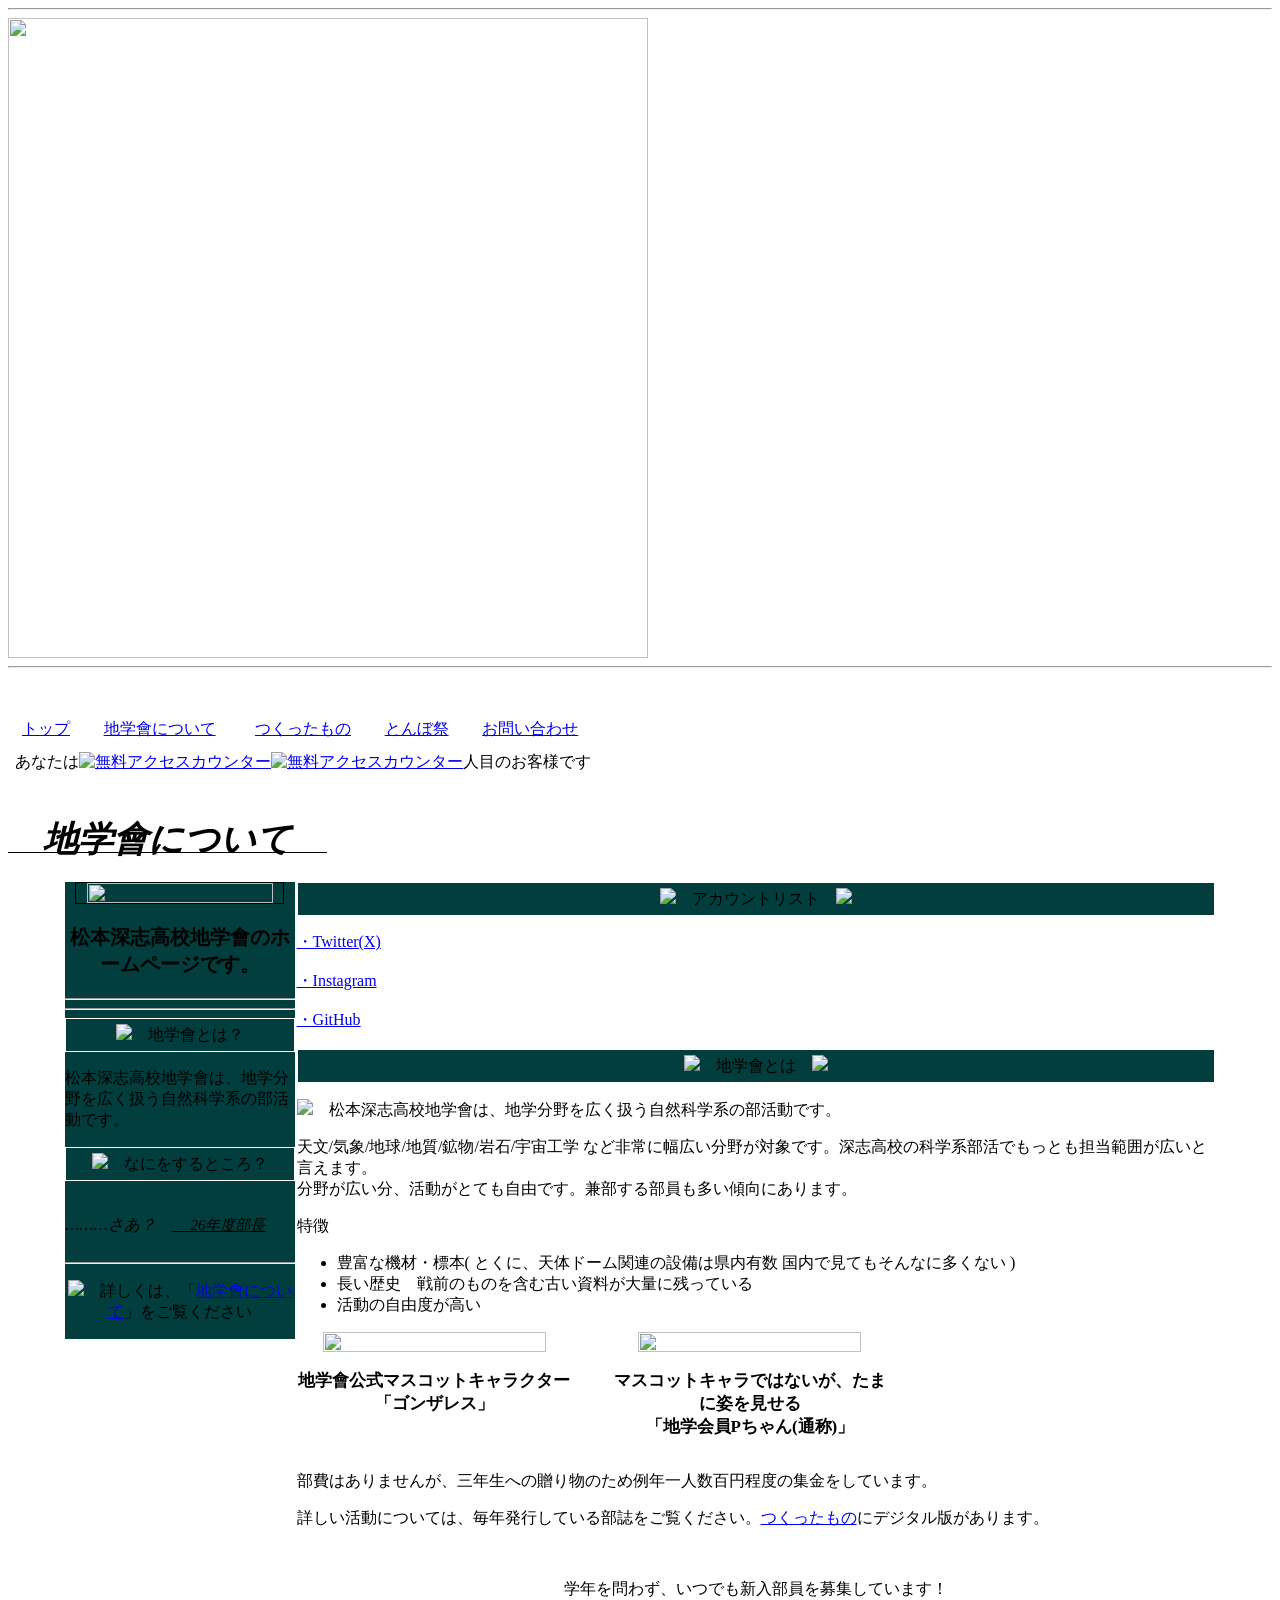
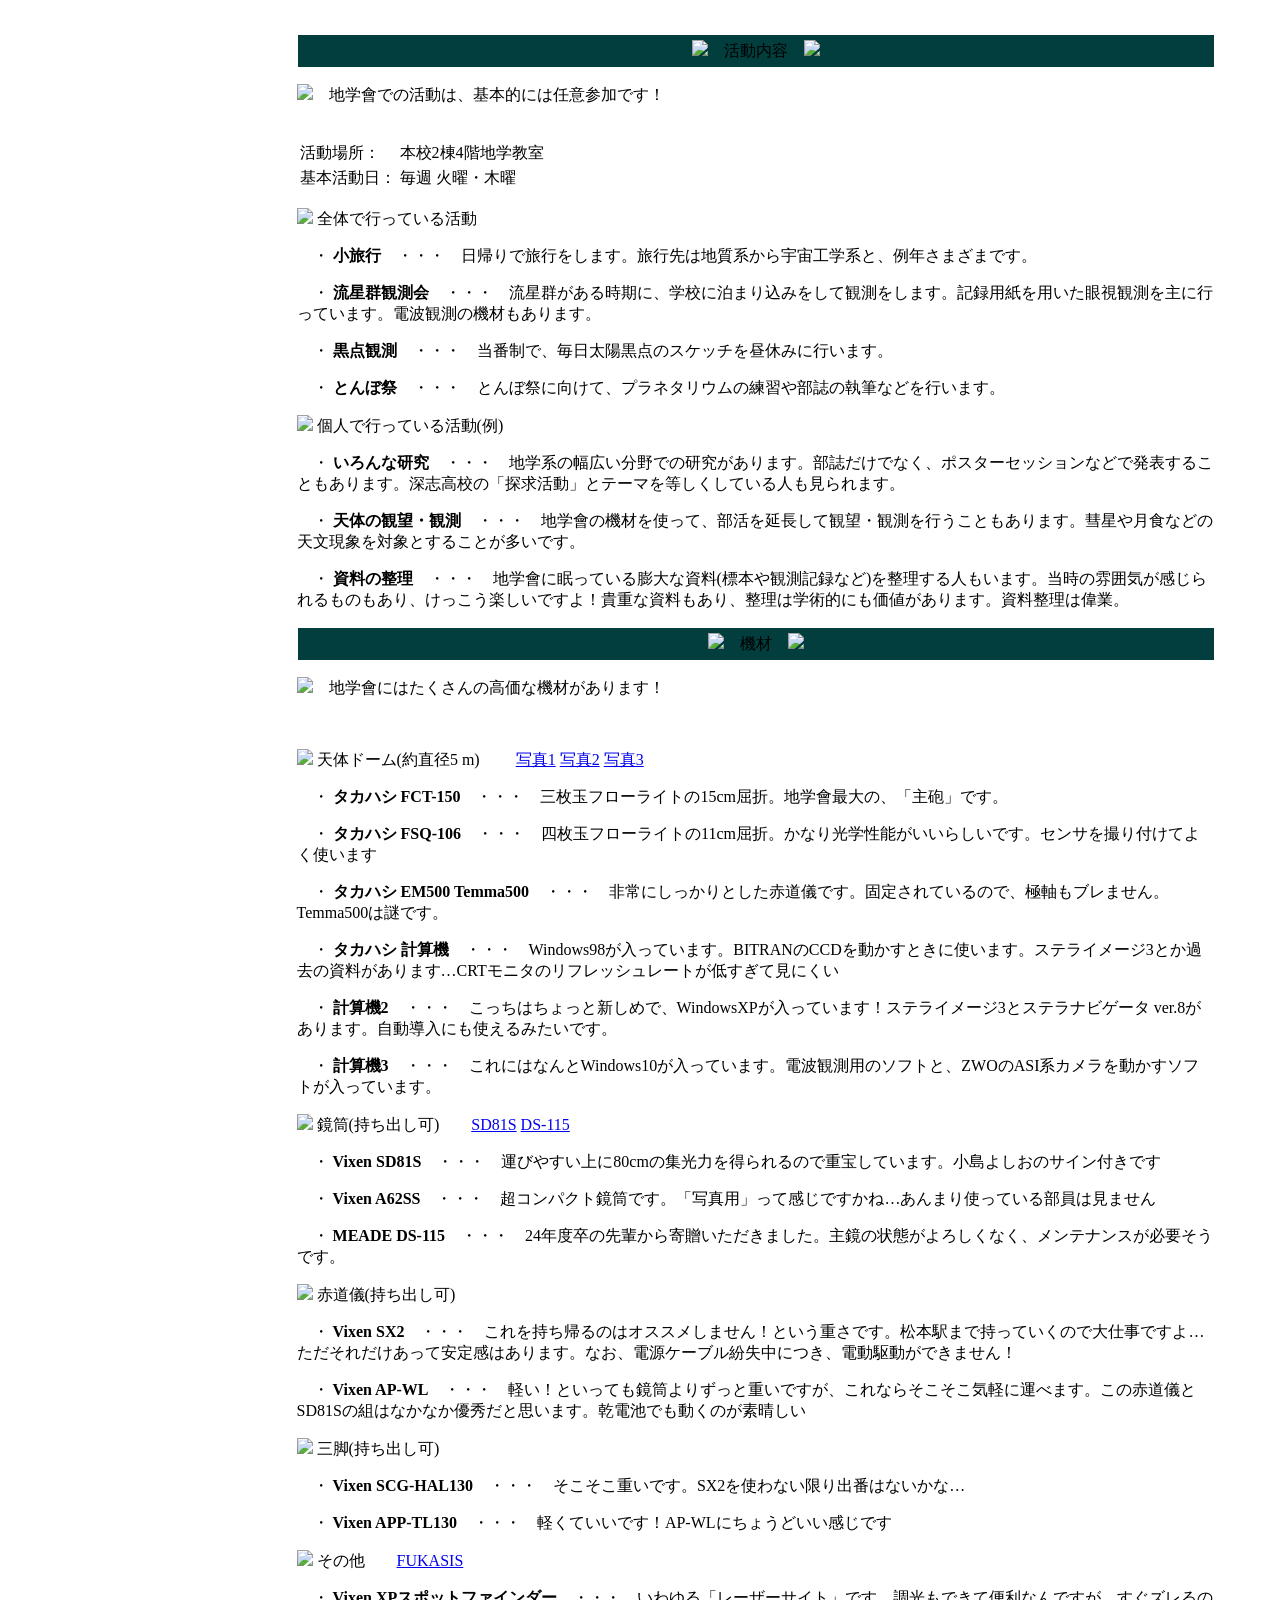
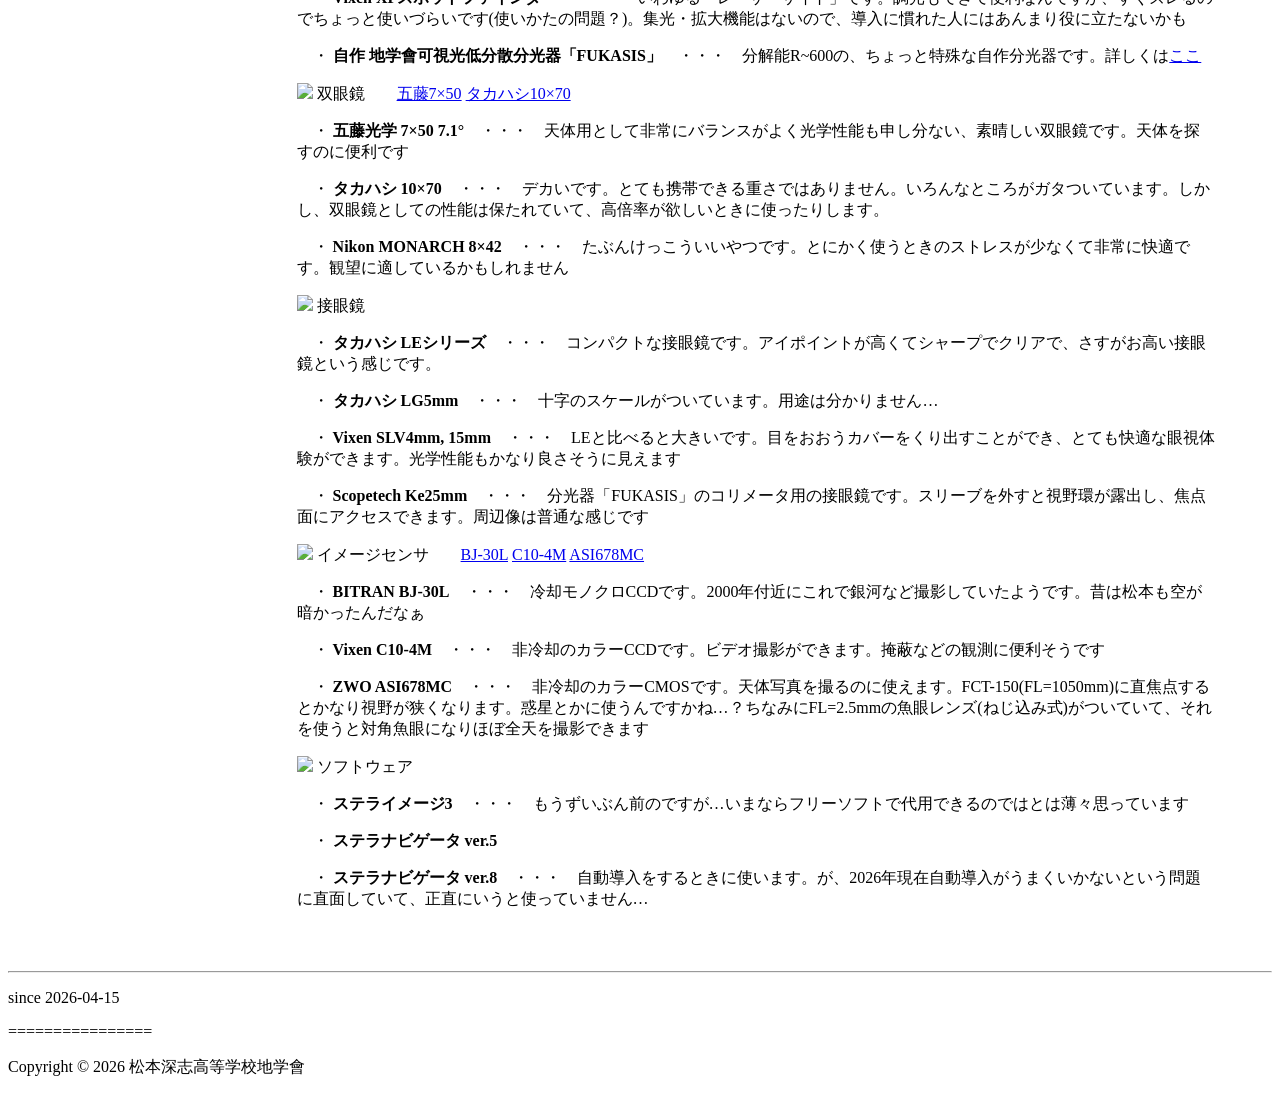
==== about.htm @ cb6acd95 "Merge branch 'master' of https://github.com/fksgeoscience/fksgeoscience.github.io" ====
<!DOCTYPE htm>
<html lang="ja">
<head>
    <link rel="shortcut icon" href="favicon.png">
    <meta charset="UTF-8">
    <title>松本深志高校地学會のホームページ</title>
    <link rel="stylesheet" href="style.css" type="text/css">
</head>
<!-- Google tag (gtag.js) -->
<script async src="https://www.googletagmanager.com/gtag/js?id=G-NJ1BKL1EBQ"></script>
<script>
  window.dataLayer = window.dataLayer || [];
  function gtag(){dataLayer.push(arguments);}
  gtag('js', new Date());

  gtag('config', 'G-NJ1BKL1EBQ');
</script>
<body>
    <hr>
    <a href="./index.htm"><img src="./img/title.png" style="width:50vw;box-shadow"></a><br>


    <hr>
    <br><br>

    <table id="border_table">
        <tr>
            <td style="padding:5px;text-align:center;"><a href="./index.htm">トップ</a></td>
            <td style="padding:5px;text-align:center;"><a href="./about.htm">地学會について</a></td>
            <td style="padding:5px;text-align:center;"><a href="./result.htm">つくったもの</a></td>
            <td style="padding:5px;text-align:center;"><a href="./fes.htm">とんぼ祭</a></td>
            <td style="padding:5px;text-align:center;"><a href="./contact.htm">お問い合わせ</a></td>
        </tr>
        <tr>
            <td style="padding:5px;" colspan="6"><nobr style="display:inline;"><i><table id="noborder_table" cellspacing="0" cellpadding="0"><tbody><tr><td>あなたは<td><a href="https://ctr.stylemap.co.jp/"><img src="https://www.f-counter.net/ani1/67/1776341783/" alt="無料アクセスカウンター" border="0" style="margin:0px; padding:0px; border:0px; vertical-align:bottom"></a></td><td><a href="https://ctr.stylemap.co.jp/"><img src="https://www.f-counter.net/ani2/67/1776341783/" alt="無料アクセスカウンター" border="0" style="margin:0px; padding:0px; border:0px; vertical-align:bottom"></a></td><td>人目のお客様です</td></tr></tbody></table></nobr></i></td>


        </tr>
    </table>
    </div>

    <br><br>
    <u><i style="font-weight:900; font-size:35px">　地学會について　</i></u><br><br>

    <div style="width:90vw; display:flex;align-items: flex-start;margin:auto;">
        <div style="border:1px solid #fff; width:20%; text-align: center; background-color:#013e3d;">
            <img src="./img/multi_cof.gif" style="width:90%" border="1px">
            <p style="font-weight:700;font-size:20px">松本深志高校地学會のホームページです。</p>
            <hr>
            <!--<img src="./img/under_const.png" style="width:90%" border="1px">-->
            <hr>
            <p style="background-color:#013e3d; border:1px solid #fff; padding:5px; margin-top:0px;" class="yellow"><img src="./img/star.png">　地学會とは？　</p>
            <div style="text-align:left;">
                <p>松本深志高校地学會は、地学分野を広く扱う自然科学系の部活動です。</p>
            </div>
            <p style="background-color:#013e3d; border:1px solid #fff; padding:5px; margin-top:0px;" class="yellow"><img src="./img/star.png">　なにをするところ？　</p>
            <div style="text-align:left;">
                <br>
                <i>………さあ？　<u  style="font-size:15px;">　 26年度部長</u></i>
                <br>
                <br>
            </div>
            <hr>
            <p class="yellow"><img src="./img/star.png">　詳しくは、「<a href="./about.htm">地学會について</a>」をご覧ください　</p>
            
        </div>

        <div style="border:1px solid #fff; width:80%; text-align: center;">



            <p style="background-color:#013e3d; border:1px solid #fff; padding:5px; margin-top:0px;" class="yellow">
            <img src="./img/star.gif">　アカウントリスト　<img src="./img/star.gif"></p>
            <div style="text-align:left;">
                <a href="https://x.com/fks_geoscience"  target="_blank" rel="noopener">・Twitter(X)</a><br><br>
                <a href="https://www.instagram.com/fukashi_geoscience" target="_blank" rel="noopener">・Instagram</a><br><br>
                <a href="https://github.com/fksgeoscience" target="_blank" rel="noopener">・GitHub</a><br><br>
            </div>

            <p style="background-color:#013e3d; border:1px solid #fff; padding:5px; margin-top:0px;" class="yellow">
            <img src="./img/star.gif">　地学會とは　<img src="./img/star.gif"></p>
            <div style="text-align:left;">
                <p class="yellow"><img src="./img/star.png">　松本深志高校地学會は、地学分野を広く扱う自然科学系の部活動です。</p>
                <p>
                天文/気象/地球/地質/鉱物/岩石/宇宙工学 など非常に幅広い分野が対象です。深志高校の科学系部活でもっとも担当範囲が広いと言えます。<br>
                分野が広い分、活動がとても自由です。兼部する部員も多い傾向にあります。</p>
                <p>特徴</p>
                <ul>
                    <li>豊富な機材・標本( とくに、天体ドーム関連の設備は県内有数 国内で見てもそんなに多くない )</li>
                    <li>長い歴史　戦前のものを含む古い資料が大量に残っている</li>
                    <li>活動の自由度が高い</li>
                </ul>
                <div style="display:inline-block; text-align:center;width:30%;">
                    <img src="./img/gonzalez.jpg" style="width:90%;"/>
                    <p style="font-size:17px;font-weight:900;">地学會公式マスコットキャラクター「ゴンザレス」<br>　</p>
                </div>
                　　
                <div style="display:inline-block; text-align:center; width:30%;">
                    <img src="./img/a-chan.png" style="width:90%;"/>
                    <p style="font-size:17px;font-weight:900;">マスコットキャラではないが、たまに姿を見せる<br>「地学会員Pちゃん(通称)」</p>
                </div>


                <p>部費はありませんが、三年生への贈り物のため例年一人数百円程度の集金をしています。</p>
                <p>
                詳しい活動については、毎年発行している部誌をご覧ください。<a href="./result.htm#m45">つくったもの</a>にデジタル版があります。
                </p>
            </div>
                <br>
                <p class="yellow">学年を問わず、いつでも新入部員を募集しています！</p>
                <br>


            <p style="background-color:#013e3d; border:1px solid #fff; padding:5px; margin-top:0px;" class="yellow">
            <img src="./img/star.gif">　活動内容　<img src="./img/star.gif"></p>
            <div style="text-align:left;">
                <p class="yellow"><img src="./img/star.png">　地学會での活動は、基本的には任意参加です！</p>
                <br>
                <table>
                    <tr>
                        <td>活動場所：</td>
                        <td>本校2棟4階地学教室</td>
                    </tr>
                    <tr>
                        <td>基本活動日：</td>
                        <td>毎週 火曜・木曜</td>
                    </tr>
                </table>

                <p class="yellow"><img src="./img/star.png"> 全体で行っている活動</p>
                <p style="text-indent:1rem;">・ <strong>小旅行</strong>　・・・　日帰りで旅行をします。旅行先は地質系から宇宙工学系と、例年さまざまです。</p>
                <p style="text-indent:1rem;">・ <strong>流星群観測会</strong>　・・・　流星群がある時期に、学校に泊まり込みをして観測をします。記録用紙を用いた眼視観測を主に行っています。電波観測の機材もあります。</p>
                <p style="text-indent:1rem;">・ <strong>黒点観測</strong>　・・・　当番制で、毎日太陽黒点のスケッチを昼休みに行います。</p>
                <p style="text-indent:1rem;">・ <strong>とんぼ祭</strong>　・・・　とんぼ祭に向けて、プラネタリウムの練習や部誌の執筆などを行います。</p>

                <p class="yellow"><img src="./img/star.png"> 個人で行っている活動(例)</p>
                <p style="text-indent:1rem;">・ <strong>いろんな研究</strong>　・・・　地学系の幅広い分野での研究があります。部誌だけでなく、ポスターセッションなどで発表することもあります。深志高校の「探求活動」とテーマを等しくしている人も見られます。</p>
                <p style="text-indent:1rem;">・ <strong>天体の観望・観測</strong>　・・・　地学會の機材を使って、部活を延長して観望・観測を行うこともあります。彗星や月食などの天文現象を対象とすることが多いです。</p>
                <p style="text-indent:1rem;">・ <strong>資料の整理</strong>　・・・　地学會に眠っている膨大な資料(標本や観測記録など)を整理する人もいます。当時の雰囲気が感じられるものもあり、けっこう楽しいですよ！貴重な資料もあり、整理は学術的にも価値があります。資料整理は偉業。</p>
            </div>

            <p style="background-color:#013e3d; border:1px solid #fff; padding:5px; margin-top:0px;" class="yellow">
            <img src="./img/star.gif">　機材　<img src="./img/star.gif"></p>
            <div style="text-align:left;">
                <p class="yellow"><img src="./img/star.png">　地学會にはたくさんの高価な機材があります！</p>
                <br>

                <p class="yellow"><img src="./img/star.png"> 天体ドーム(約直径5 m)　　
                <a href="./img/dome2.jpg" target="_blank" rel="noopener">写真1</a> 
                <a href="./img/dome3.jpg" target="_blank" rel="noopener">写真2</a> 
                <a href="./img/dome4.jpg" target="_blank" rel="noopener">写真3</a> 
                </p>
                <p style="text-indent:1rem;">・ <strong>タカハシ FCT-150</strong>　・・・　三枚玉フローライトの15cm屈折。地学會最大の、「主砲」です。</p>
                <p style="text-indent:1rem;">・ <strong>タカハシ FSQ-106</strong>　・・・　四枚玉フローライトの11cm屈折。かなり光学性能がいいらしいです。センサを撮り付けてよく使います</p>
                <p style="text-indent:1rem;">・ <strong>タカハシ EM500 Temma500</strong>　・・・　非常にしっかりとした赤道儀です。固定されているので、極軸もブレません。Temma500は謎です。</p>
                <p style="text-indent:1rem;">・ <strong>タカハシ 計算機</strong>　・・・　Windows98が入っています。BITRANのCCDを動かすときに使います。ステライメージ3とか過去の資料があります…CRTモニタのリフレッシュレートが低すぎて見にくい</p>
                <p style="text-indent:1rem;">・ <strong>計算機2</strong>　・・・　こっちはちょっと新しめで、WindowsXPが入っています！ステライメージ3とステラナビゲータ ver.8があります。自動導入にも使えるみたいです。</p>
                <p style="text-indent:1rem;">・ <strong>計算機3</strong>　・・・　これにはなんとWindows10が入っています。電波観測用のソフトと、ZWOのASI系カメラを動かすソフトが入っています。</p>

                <p class="yellow"><img src="./img/star.png"> 鏡筒(持ち出し可)　　<a href="./img/sd81s.jpg" target="_blank" rel="noopener">SD81S</a> <a href="./img/ds-115.jpg" target="_blank" rel="noopener">DS-115</a></p>
                <p style="text-indent:1rem;">・ <strong>Vixen SD81S</strong>　・・・　運びやすい上に80cmの集光力を得られるので重宝しています。小島よしおのサイン付きです</p>
                <p style="text-indent:1rem;">・ <strong>Vixen A62SS</strong>　・・・　超コンパクト鏡筒です。「写真用」って感じですかね…あんまり使っている部員は見ません</p>
                <p style="text-indent:1rem;">・ <strong>MEADE DS-115</strong>　・・・　24年度卒の先輩から寄贈いただきました。主鏡の状態がよろしくなく、メンテナンスが必要そうです。</p>

                <p class="yellow"><img src="./img/star.png"> 赤道儀(持ち出し可)</p>
                <p style="text-indent:1rem;">・ <strong>Vixen SX2</strong>　・・・　これを持ち帰るのはオススメしません！という重さです。松本駅まで持っていくので大仕事ですよ…ただそれだけあって安定感はあります。なお、電源ケーブル紛失中につき、電動駆動ができません！</p>
                <p style="text-indent:1rem;">・ <strong>Vixen AP-WL</strong>　・・・　軽い！といっても鏡筒よりずっと重いですが、これならそこそこ気軽に運べます。この赤道儀とSD81Sの組はなかなか優秀だと思います。乾電池でも動くのが素晴しい</p>

                <p class="yellow"><img src="./img/star.png"> 三脚(持ち出し可)</p>
                <p style="text-indent:1rem;">・ <strong>Vixen SCG-HAL130</strong>　・・・　そこそこ重いです。SX2を使わない限り出番はないかな…</p>
                <p style="text-indent:1rem;">・ <strong>Vixen APP-TL130</strong>　・・・　軽くていいです！AP-WLにちょうどいい感じです</p>

                <p class="yellow"><img src="./img/star.png"> その他　　<a href="./img/fukasis.jpg" target="_blank" rel="noopener">FUKASIS</a></p> 
                <p style="text-indent:1rem;">・ <strong>Vixen XPスポットファインダー</strong>　・・・　いわゆる「レーザーサイト」です。調光もできて便利なんですが、すぐズレるのでちょっと使いづらいです(使いかたの問題？)。集光・拡大機能はないので、導入に慣れた人にはあんまり役に立たないかも</p>
                <p style="text-indent:1rem;">・ <strong>自作 地学會可視光低分散分光器「FUKASIS」</strong>　・・・　分解能R~600の、ちょっと特殊な自作分光器です。詳しくは<a href="./result.htm#fukasis">ここ</a></p>

                <p class="yellow"><img src="./img/star.png"> 双眼鏡　　<a href="./img/7-50.jpg" target="_blank" rel="noopener">五藤7×50</a> <a href="./img/10-70.jpg" target="_blank" rel="noopener">タカハシ10×70</a></p> 
                <p style="text-indent:1rem;">・ <strong>五藤光学 7×50 7.1°</strong>　・・・　天体用として非常にバランスがよく光学性能も申し分ない、素晴しい双眼鏡です。天体を探すのに便利です</p>
                <p style="text-indent:1rem;">・ <strong>タカハシ 10×70</strong>　・・・　デカいです。とても携帯できる重さではありません。いろんなところがガタついています。しかし、双眼鏡としての性能は保たれていて、高倍率が欲しいときに使ったりします。</p>
                <p style="text-indent:1rem;">・ <strong>Nikon MONARCH 8×42</strong>　・・・　たぶんけっこういいやつです。とにかく使うときのストレスが少なくて非常に快適です。観望に適しているかもしれません</p>

                <p class="yellow"><img src="./img/star.png"> 接眼鏡　　</p> 
                <p style="text-indent:1rem;">・ <strong>タカハシ LEシリーズ</strong>　・・・　コンパクトな接眼鏡です。アイポイントが高くてシャープでクリアで、さすがお高い接眼鏡という感じです。</p>
                <p style="text-indent:1rem;">・ <strong>タカハシ LG5mm</strong>　・・・　十字のスケールがついています。用途は分かりません…</p>
                <p style="text-indent:1rem;">・ <strong>Vixen SLV4mm, 15mm</strong>　・・・　LEと比べると大きいです。目をおおうカバーをくり出すことができ、とても快適な眼視体験ができます。光学性能もかなり良さそうに見えます</p>
                <p style="text-indent:1rem;">・ <strong>Scopetech Ke25mm</strong>　・・・　分光器「FUKASIS」のコリメータ用の接眼鏡です。スリーブを外すと視野環が露出し、焦点面にアクセスできます。周辺像は普通な感じです</p>

                <p class="yellow"><img src="./img/star.png"> イメージセンサ　　<a href="./img/bj-30l.jpg" target="_blank" rel="noopener">BJ-30L</a> <a href="./img/c10-4m.jpg" target="_blank" rel="noopener">C10-4M</a> <a href="./img/asi678mc.jpg" target="_blank" rel="noopener">ASI678MC</a> </p>
                <p style="text-indent:1rem;">・ <strong>BITRAN BJ-30L</strong>　・・・　冷却モノクロCCDです。2000年付近にこれで銀河など撮影していたようです。昔は松本も空が暗かったんだなぁ</p>
                <p style="text-indent:1rem;">・ <strong>Vixen C10-4M</strong>　・・・　非冷却のカラーCCDです。ビデオ撮影ができます。掩蔽などの観測に便利そうです</p>
                <p style="text-indent:1rem;">・ <strong>ZWO ASI678MC</strong>　・・・　非冷却のカラーCMOSです。天体写真を撮るのに使えます。FCT-150(FL=1050mm)に直焦点するとかなり視野が狭くなります。惑星とかに使うんですかね…？ちなみにFL=2.5mmの魚眼レンズ(ねじ込み式)がついていて、それを使うと対角魚眼になりほぼ全天を撮影できます</p>

                <p class="yellow"><img src="./img/star.png"> ソフトウェア　　</p>
                <p style="text-indent:1rem;">・ <strong>ステライメージ3</strong>　・・・　もうずいぶん前のですが…いまならフリーソフトで代用できるのではとは薄々思っています</p>
                <p style="text-indent:1rem;">・ <strong>ステラナビゲータ ver.5</strong></p>
                <p style="text-indent:1rem;">・ <strong>ステラナビゲータ ver.8</strong>　・・・　自動導入をするときに使います。が、2026年現在自動導入がうまくいかないという問題に直面していて、正直にいうと使っていません…</p>

            </div>


        </div>
    </div>
    <br><br>

    <hr>
        <p>since 2026-04-15</p>

        <p>================</p>
        <p>Copyright © 2026 松本深志高等学校地学會</p>

</body>
</html>
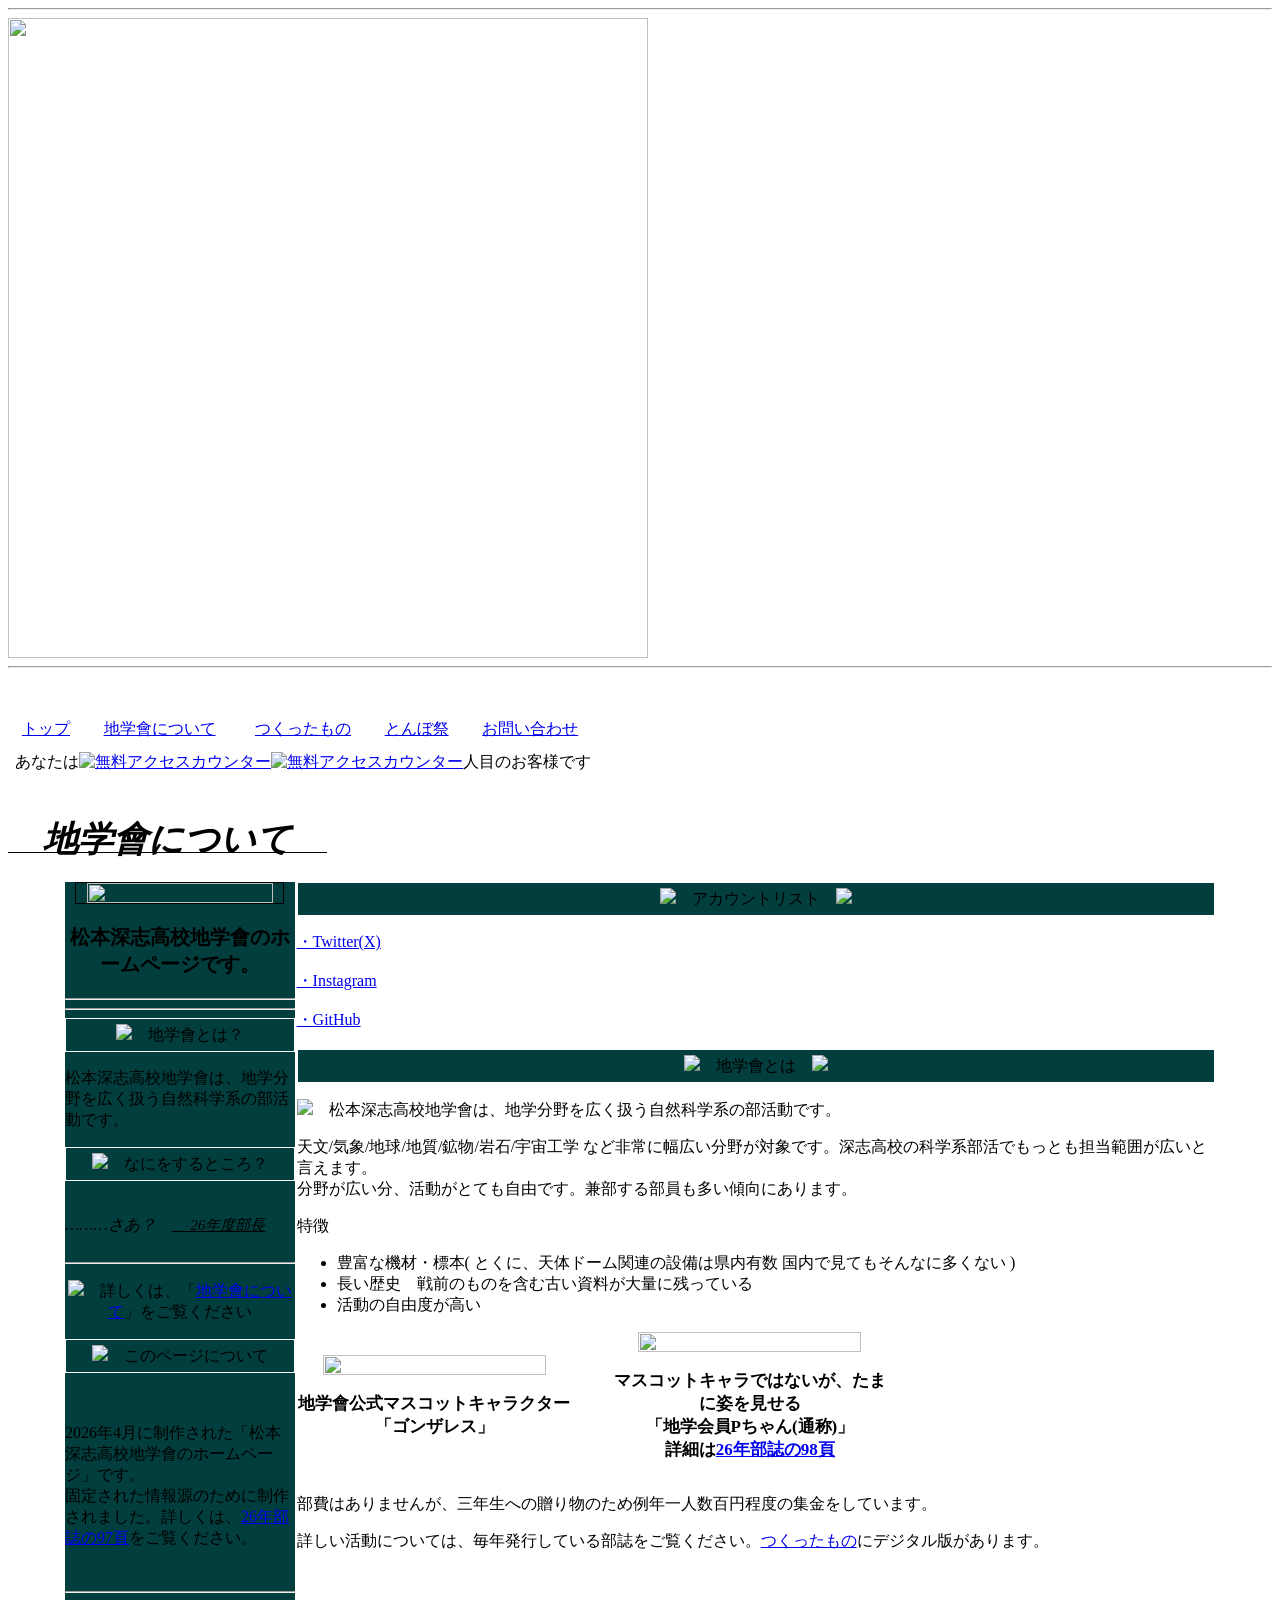
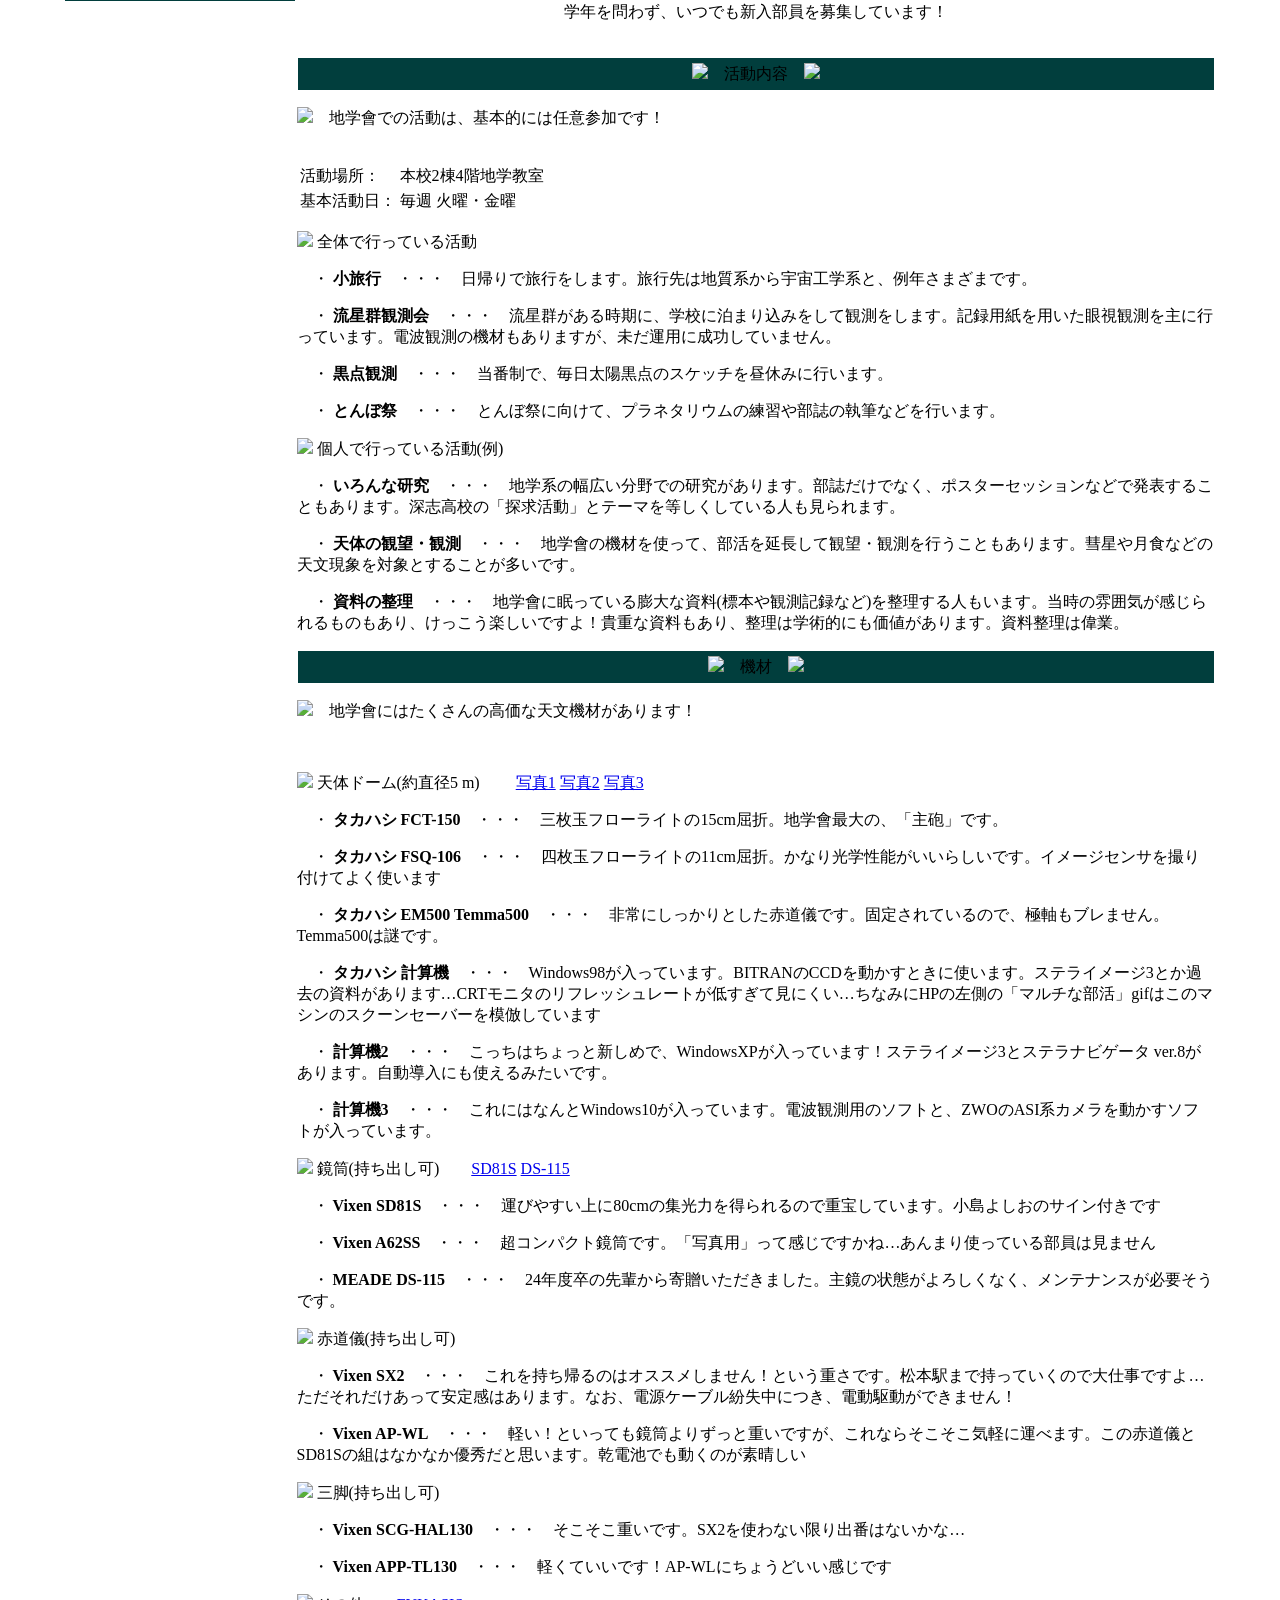
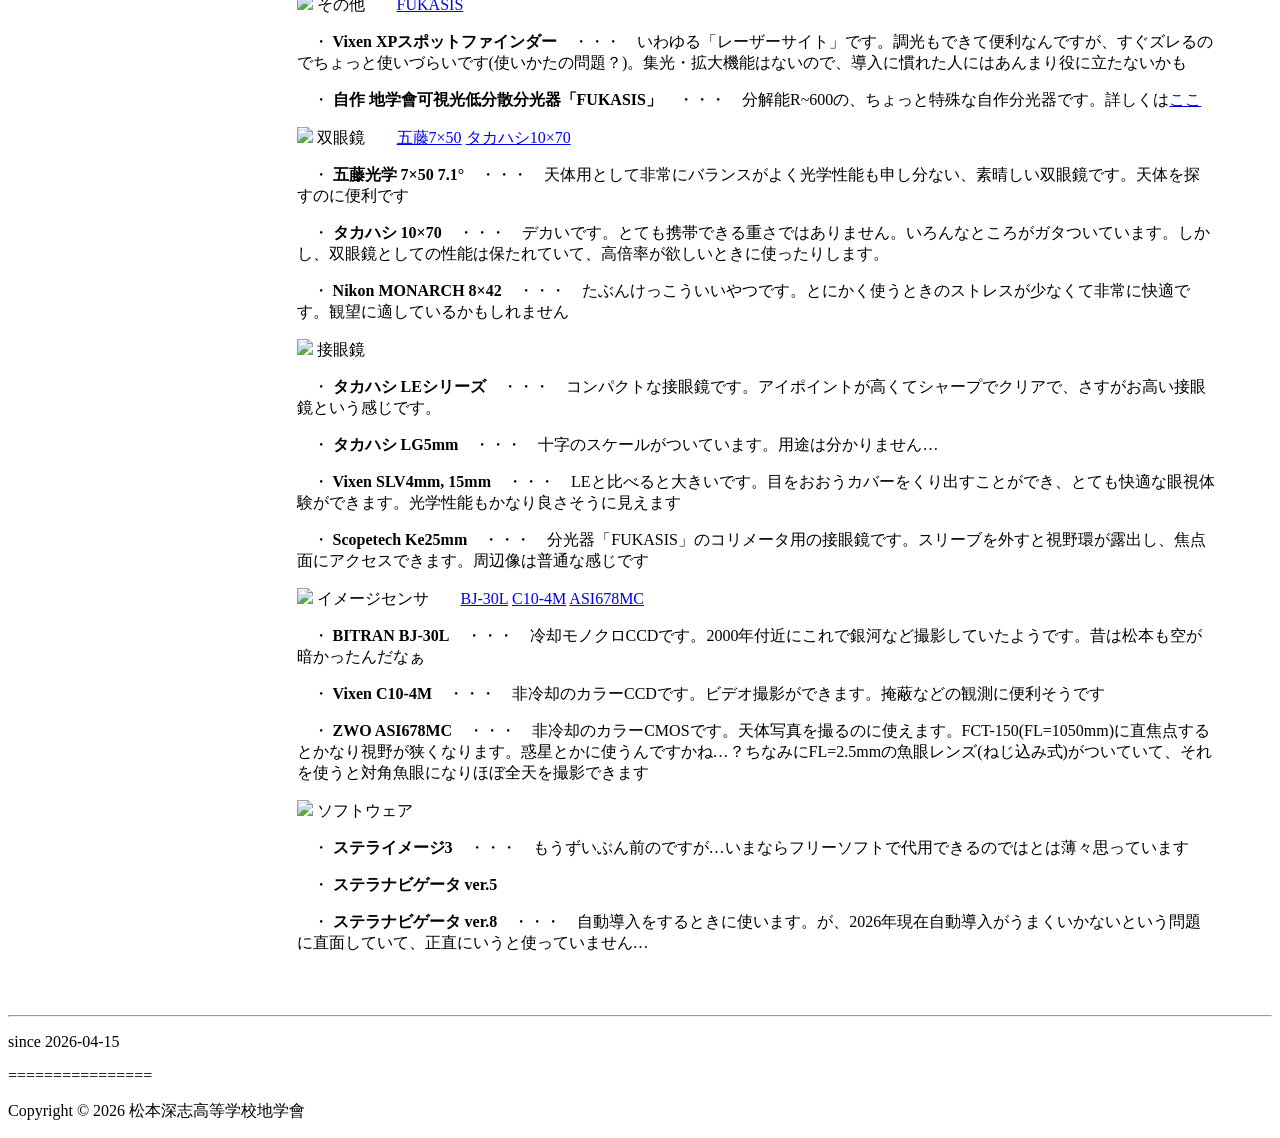
==== commit d639c9b3: "mark as inherited, add about "about this page"" ====
--- a/about.htm
+++ b/about.htm
@@ -62,6 +62,15 @@
             </div>
             <hr>
             <p class="yellow"><img src="./img/star.png">　詳しくは、「<a href="./about.htm">地学會について</a>」をご覧ください　</p>
+
+            <p style="background-color:#013e3d; border:1px solid #fff; padding:5px; margin-top:0px;" class="yellow"><img src="./img/star.png">　このページについて　</p>
+            <div style="text-align:left;">
+                <br>
+                <p>2026年4月に制作された「松本深志高校地学會のホームページ」です。<br>
+                固定された情報源のために制作されました。詳しくは、<a href="./doc/m45_2026_2.pdf#page=98" target="_blank" rel="noopener">26年部誌の97頁</a>をご覧ください。</p>
+                <br>
+            </div>
+            <hr>
             
         </div>
 
@@ -97,7 +106,8 @@
                 　　
                 <div style="display:inline-block; text-align:center; width:30%;">
                     <img src="./img/a-chan.png" style="width:90%;"/>
-                    <p style="font-size:17px;font-weight:900;">マスコットキャラではないが、たまに姿を見せる<br>「地学会員Pちゃん(通称)」</p>
+                    <p style="font-size:17px;font-weight:900;">マスコットキャラではないが、たまに姿を見せる<br>「地学会員Pちゃん(通称)」<br>
+                    詳細は<a href="./doc/m45_2026_2.pdf#page=99"style="font-size:17px;" target="_blank" rel="noopener">26年部誌の98頁</a></p>
                 </div>
 
 
@@ -123,13 +133,13 @@
                     </tr>
                     <tr>
                         <td>基本活動日：</td>
-                        <td>毎週 火曜・木曜</td>
+                        <td>毎週 火曜・金曜</td>
                     </tr>
                 </table>
 
                 <p class="yellow"><img src="./img/star.png"> 全体で行っている活動</p>
                 <p style="text-indent:1rem;">・ <strong>小旅行</strong>　・・・　日帰りで旅行をします。旅行先は地質系から宇宙工学系と、例年さまざまです。</p>
-                <p style="text-indent:1rem;">・ <strong>流星群観測会</strong>　・・・　流星群がある時期に、学校に泊まり込みをして観測をします。記録用紙を用いた眼視観測を主に行っています。電波観測の機材もあります。</p>
+                <p style="text-indent:1rem;">・ <strong>流星群観測会</strong>　・・・　流星群がある時期に、学校に泊まり込みをして観測をします。記録用紙を用いた眼視観測を主に行っています。電波観測の機材もありますが、未だ運用に成功していません。</p>
                 <p style="text-indent:1rem;">・ <strong>黒点観測</strong>　・・・　当番制で、毎日太陽黒点のスケッチを昼休みに行います。</p>
                 <p style="text-indent:1rem;">・ <strong>とんぼ祭</strong>　・・・　とんぼ祭に向けて、プラネタリウムの練習や部誌の執筆などを行います。</p>
 
@@ -142,7 +152,7 @@
             <p style="background-color:#013e3d; border:1px solid #fff; padding:5px; margin-top:0px;" class="yellow">
             <img src="./img/star.gif">　機材　<img src="./img/star.gif"></p>
             <div style="text-align:left;">
-                <p class="yellow"><img src="./img/star.png">　地学會にはたくさんの高価な機材があります！</p>
+                <p class="yellow"><img src="./img/star.png">　地学會にはたくさんの高価な天文機材があります！</p>
                 <br>
 
                 <p class="yellow"><img src="./img/star.png"> 天体ドーム(約直径5 m)　　
@@ -151,9 +161,9 @@
                 <a href="./img/dome4.jpg" target="_blank" rel="noopener">写真3</a> 
                 </p>
                 <p style="text-indent:1rem;">・ <strong>タカハシ FCT-150</strong>　・・・　三枚玉フローライトの15cm屈折。地学會最大の、「主砲」です。</p>
-                <p style="text-indent:1rem;">・ <strong>タカハシ FSQ-106</strong>　・・・　四枚玉フローライトの11cm屈折。かなり光学性能がいいらしいです。センサを撮り付けてよく使います</p>
+                <p style="text-indent:1rem;">・ <strong>タカハシ FSQ-106</strong>　・・・　四枚玉フローライトの11cm屈折。かなり光学性能がいいらしいです。イメージセンサを撮り付けてよく使います</p>
                 <p style="text-indent:1rem;">・ <strong>タカハシ EM500 Temma500</strong>　・・・　非常にしっかりとした赤道儀です。固定されているので、極軸もブレません。Temma500は謎です。</p>
-                <p style="text-indent:1rem;">・ <strong>タカハシ 計算機</strong>　・・・　Windows98が入っています。BITRANのCCDを動かすときに使います。ステライメージ3とか過去の資料があります…CRTモニタのリフレッシュレートが低すぎて見にくい</p>
+                <p style="text-indent:1rem;">・ <strong>タカハシ 計算機</strong>　・・・　Windows98が入っています。BITRANのCCDを動かすときに使います。ステライメージ3とか過去の資料があります…CRTモニタのリフレッシュレートが低すぎて見にくい…ちなみにHPの左側の「マルチな部活」gifはこのマシンのスクーンセーバーを模倣しています</p>
                 <p style="text-indent:1rem;">・ <strong>計算機2</strong>　・・・　こっちはちょっと新しめで、WindowsXPが入っています！ステライメージ3とステラナビゲータ ver.8があります。自動導入にも使えるみたいです。</p>
                 <p style="text-indent:1rem;">・ <strong>計算機3</strong>　・・・　これにはなんとWindows10が入っています。電波観測用のソフトと、ZWOのASI系カメラを動かすソフトが入っています。</p>
 
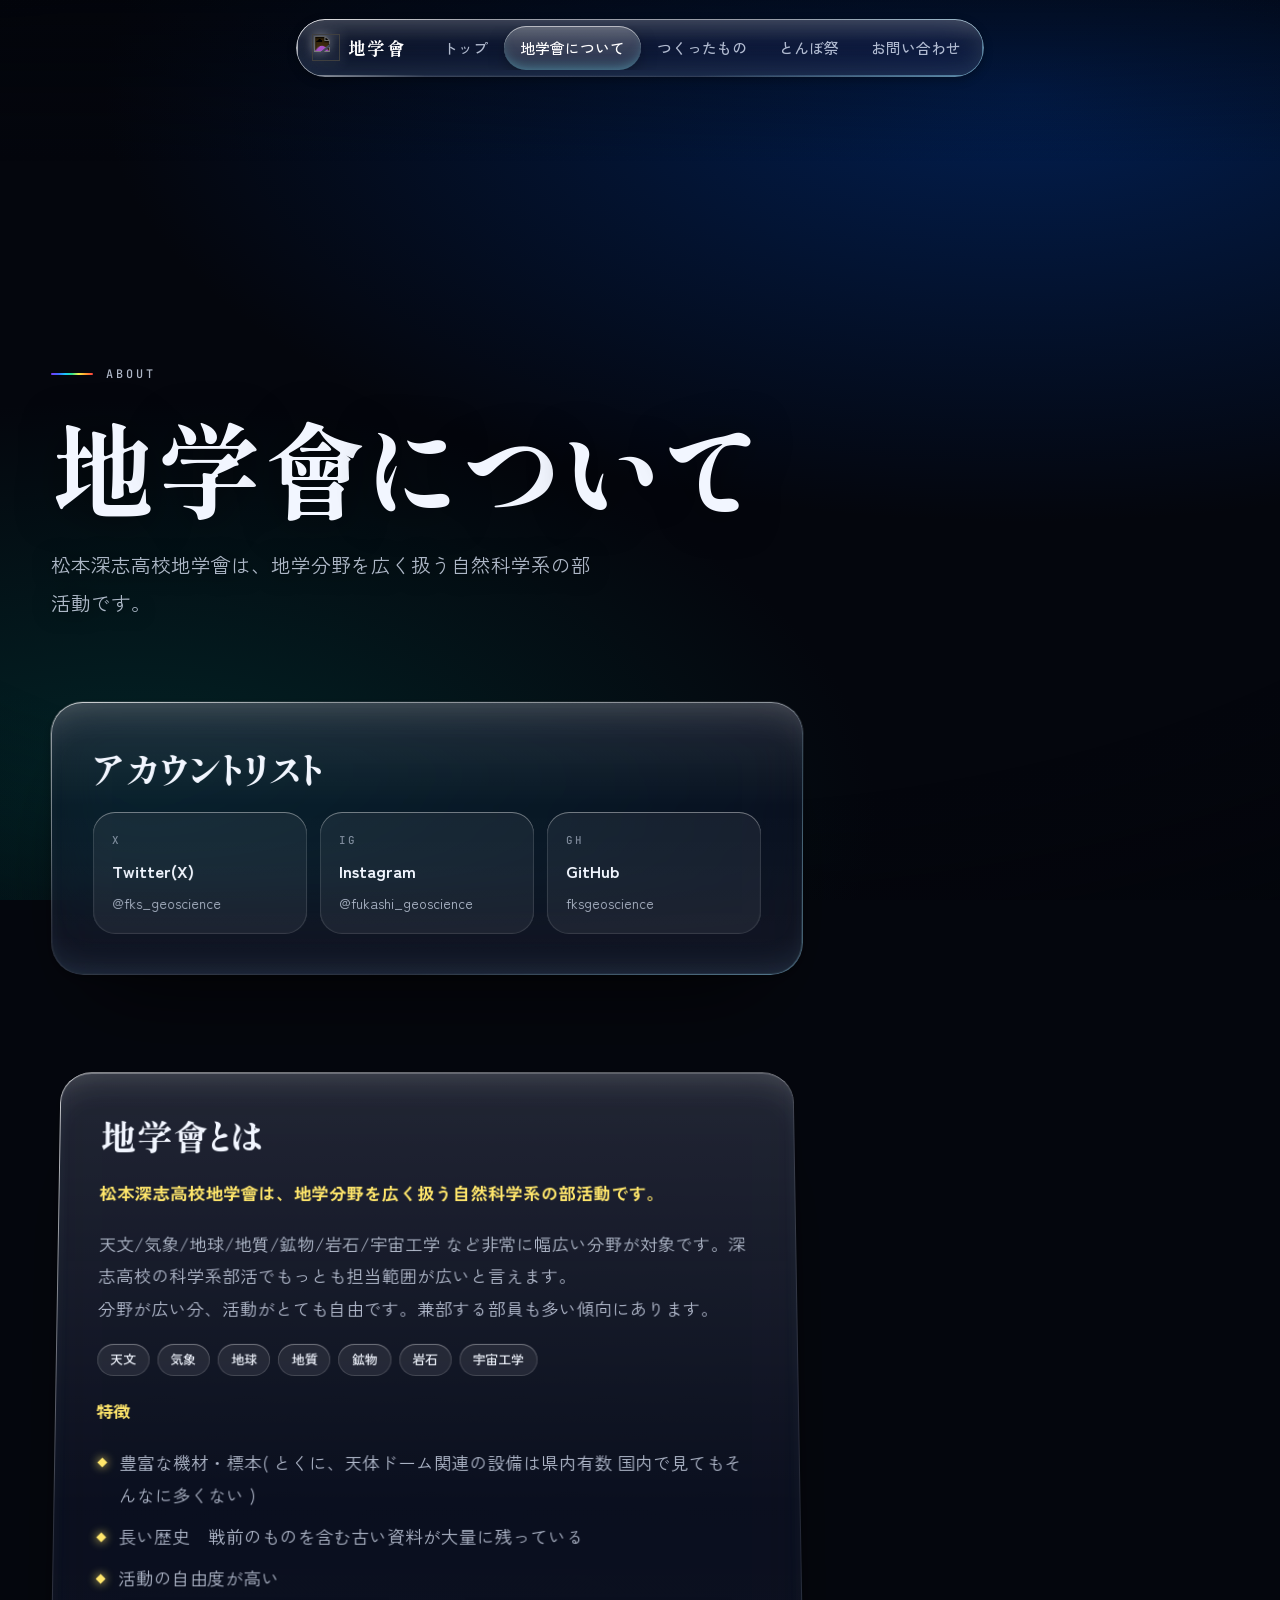
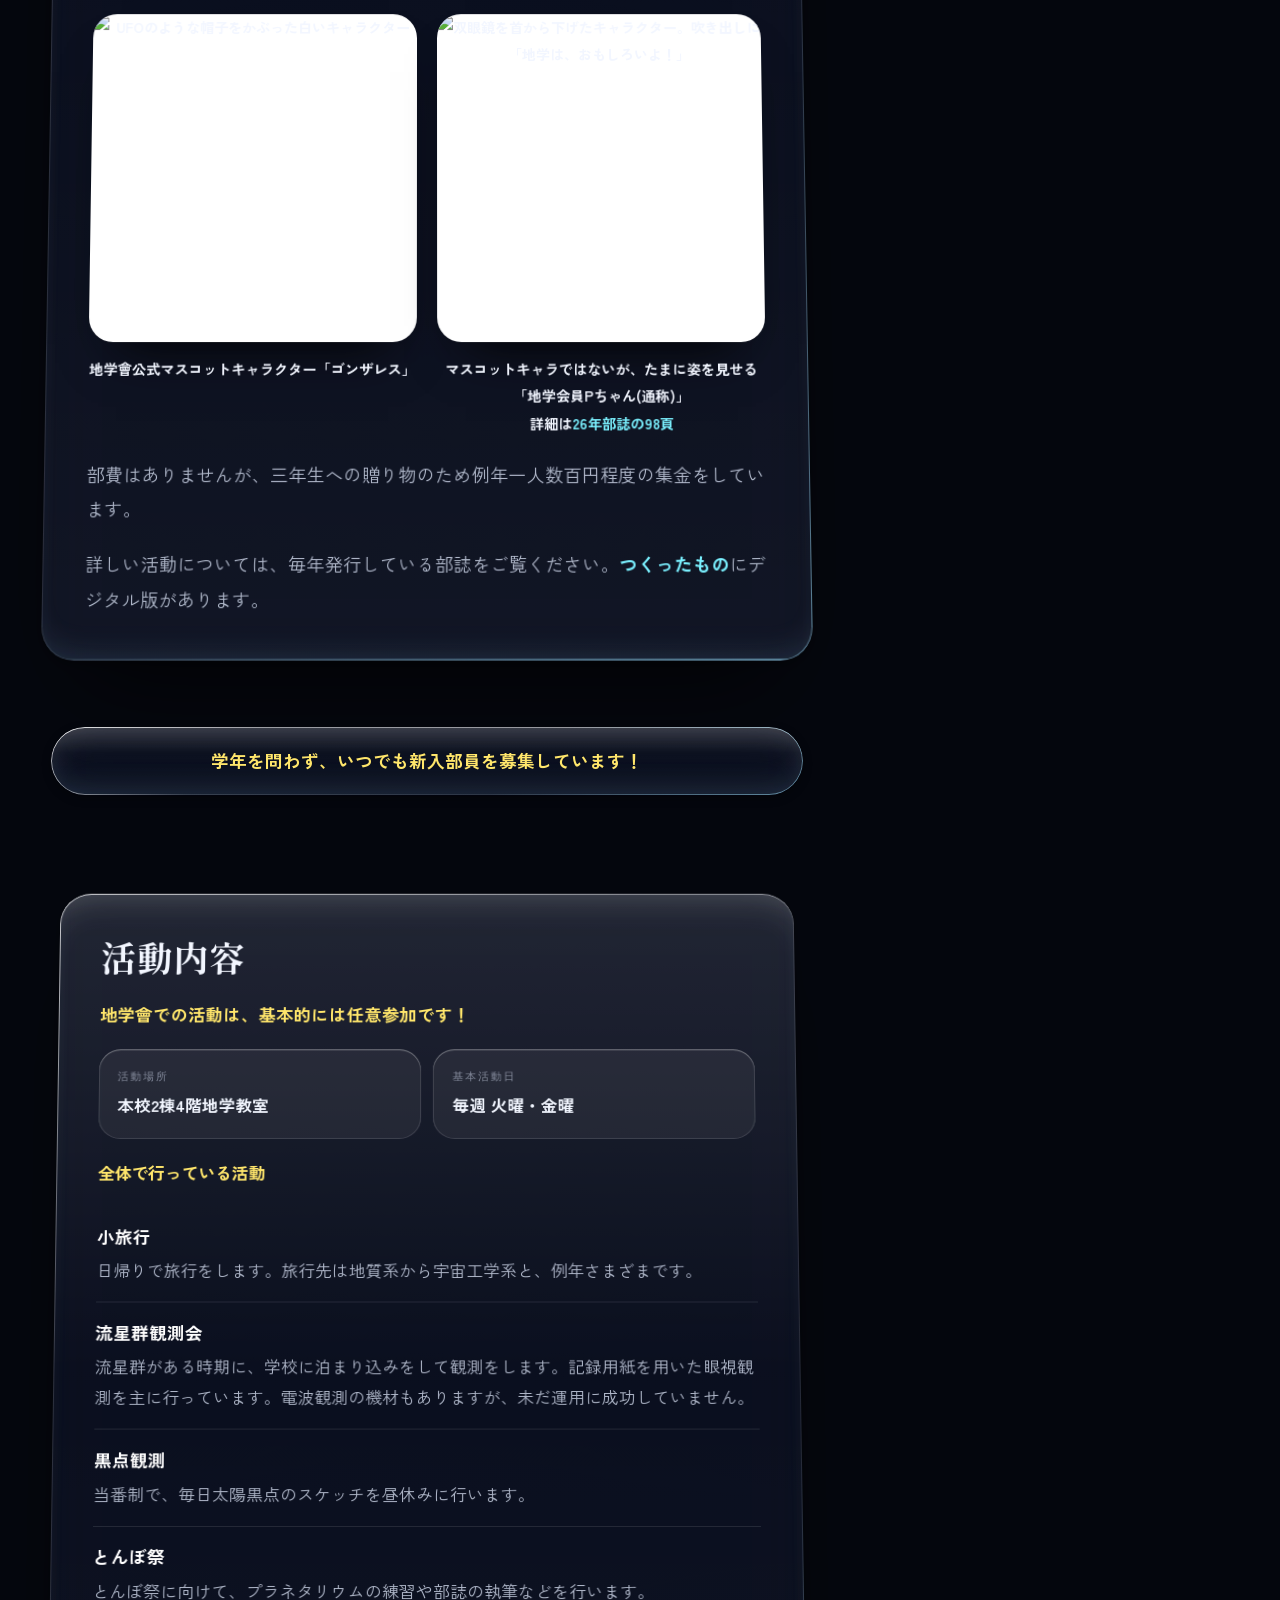
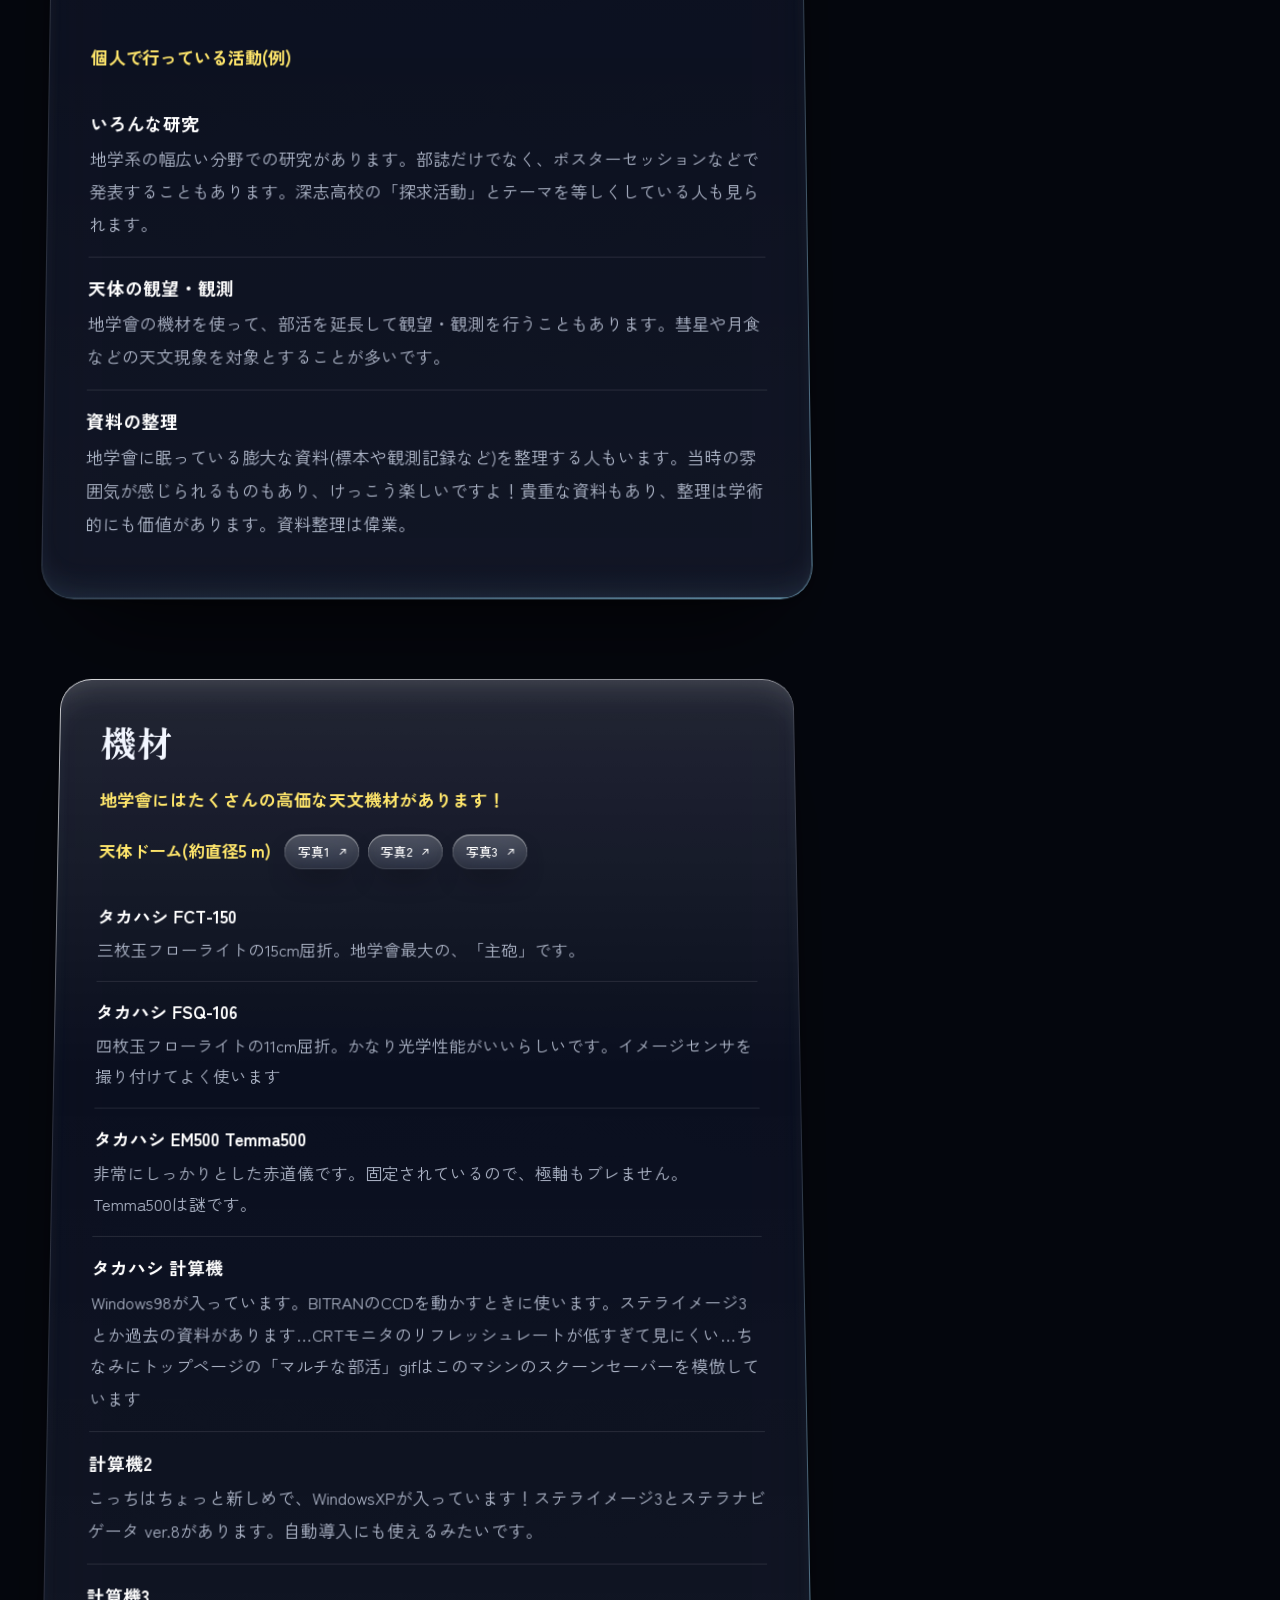
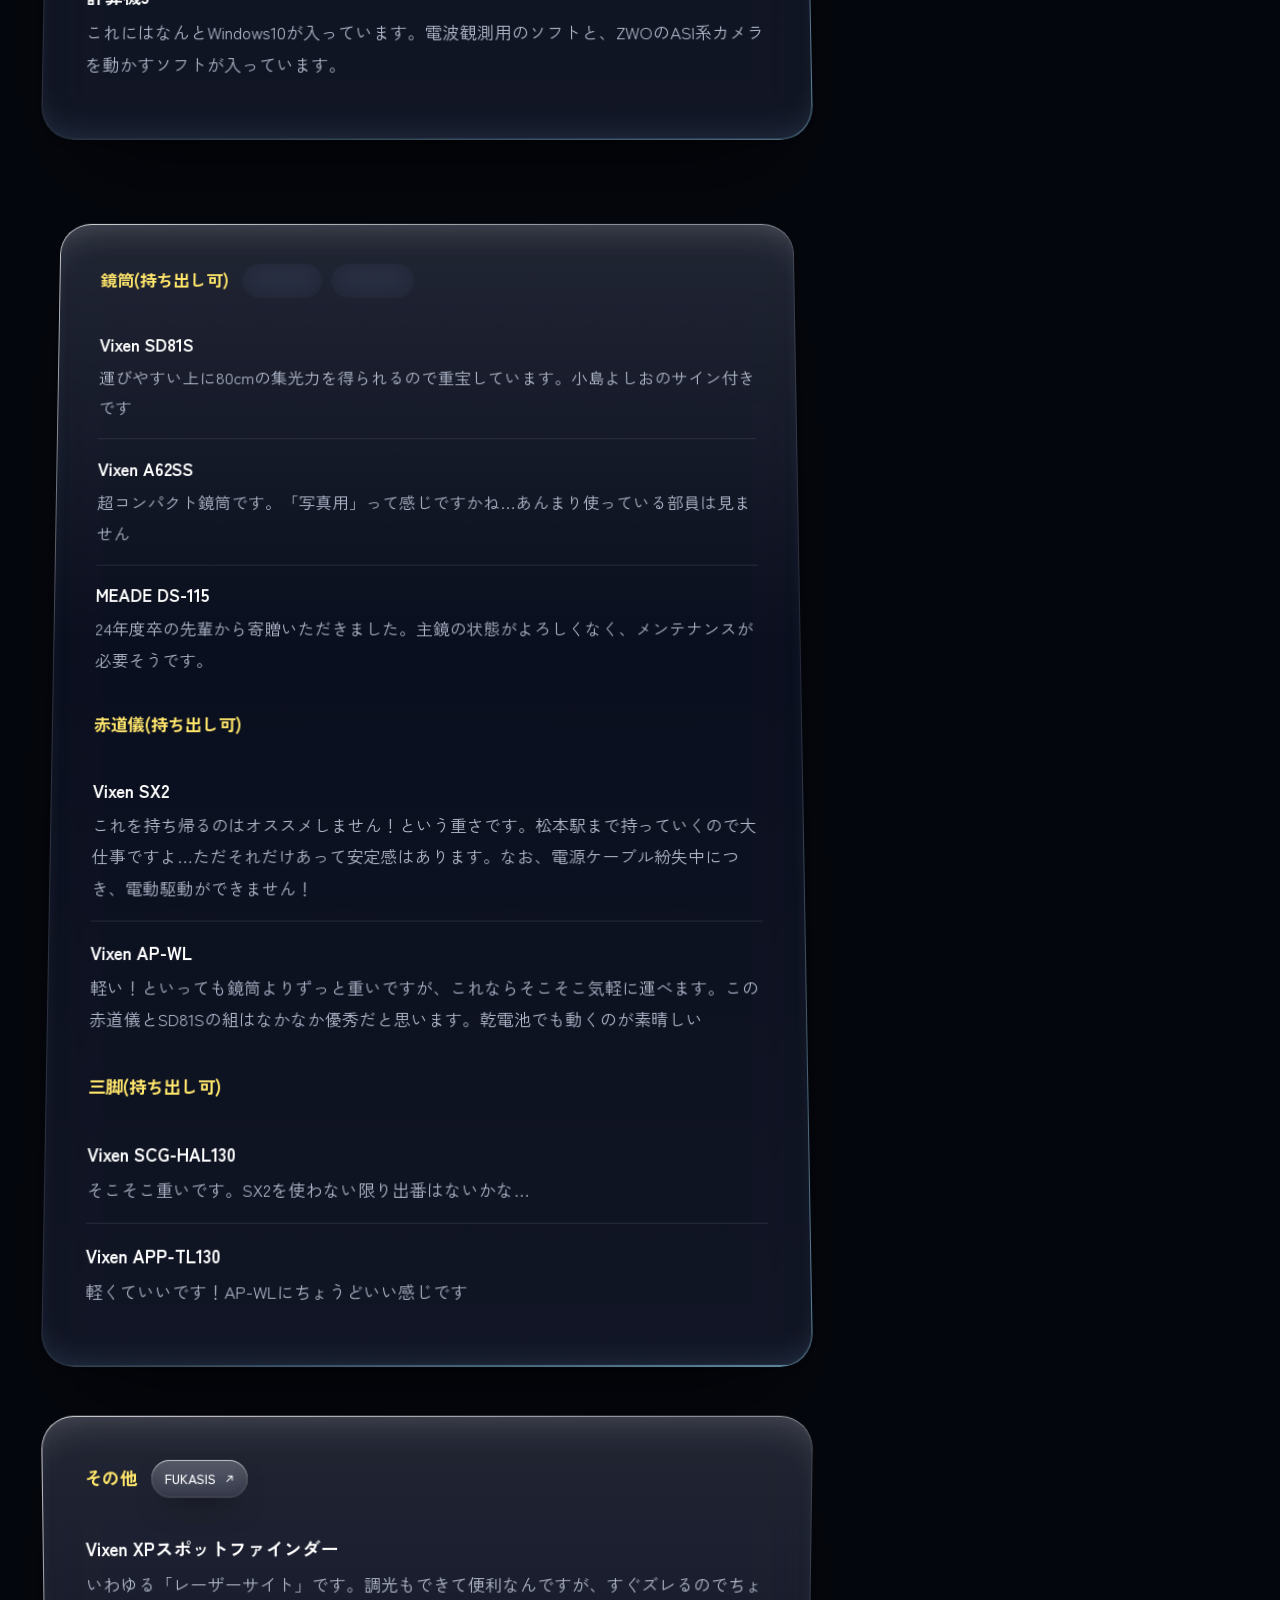
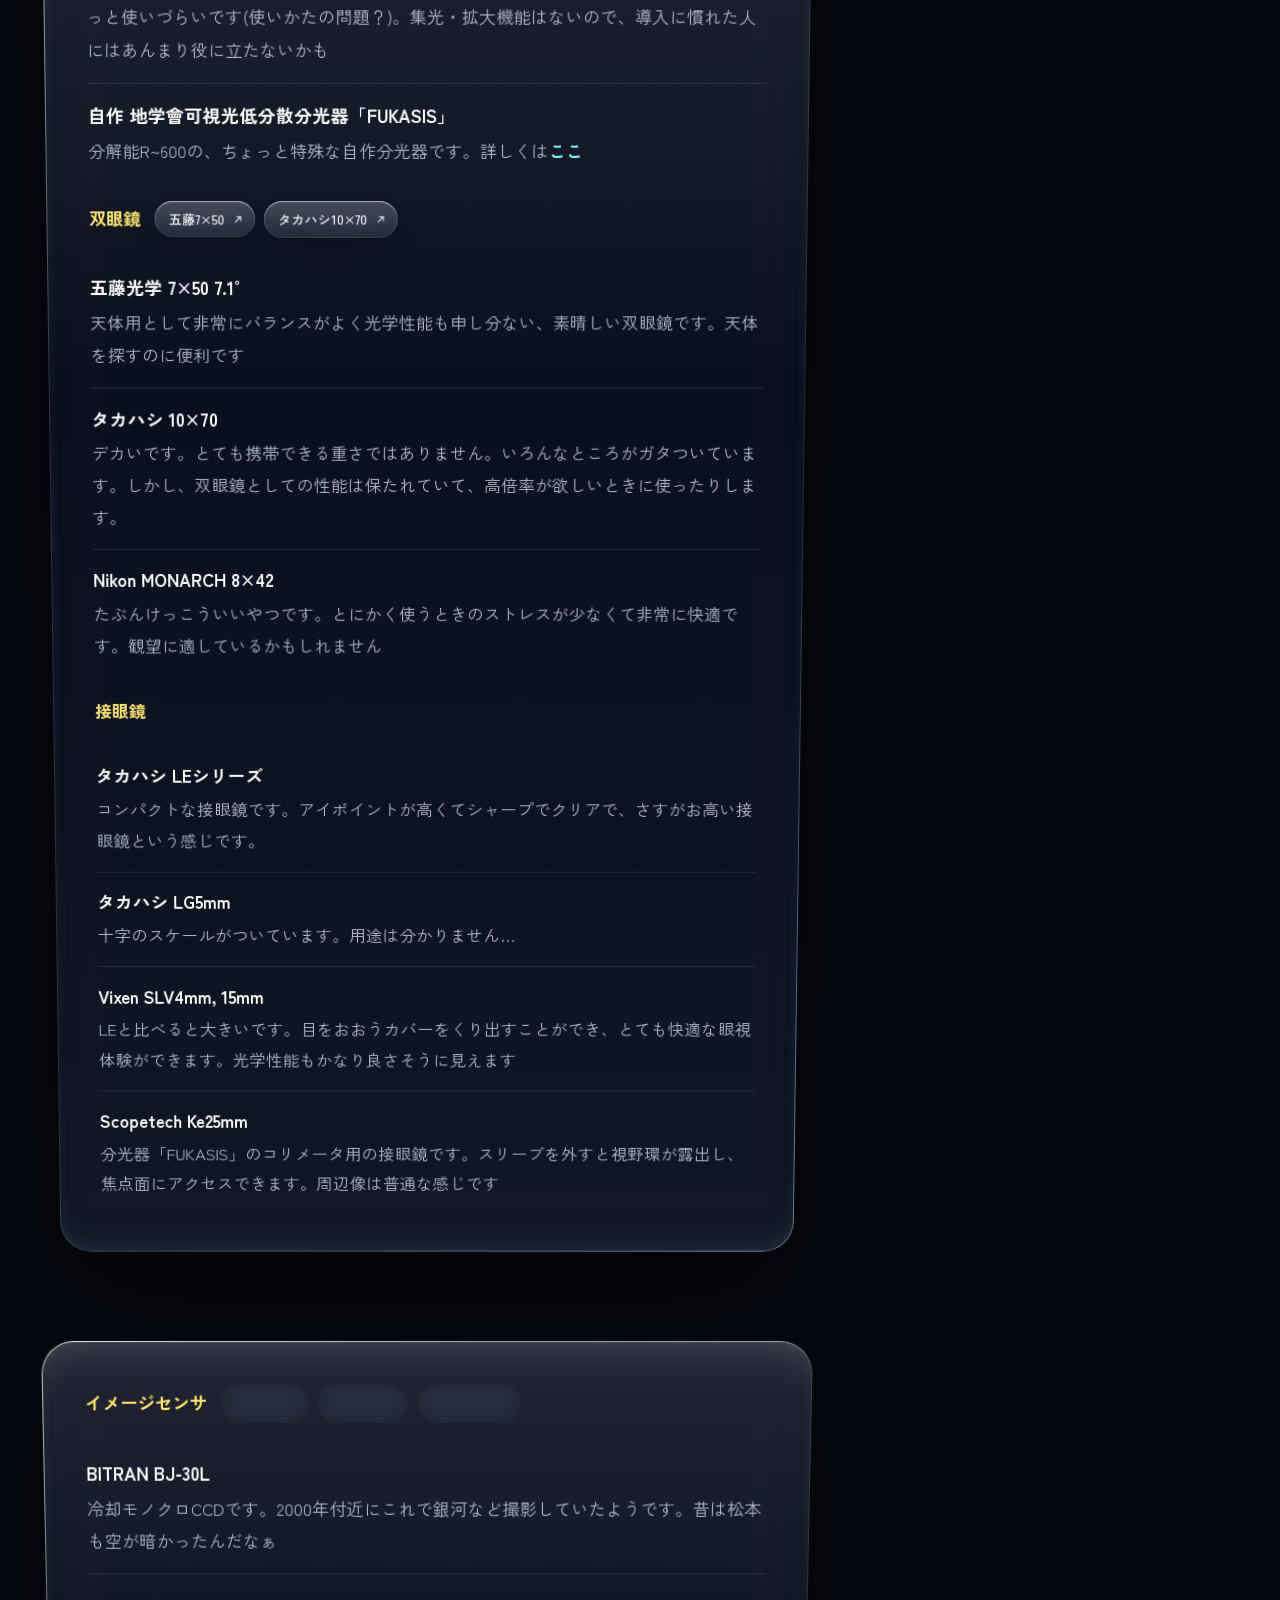
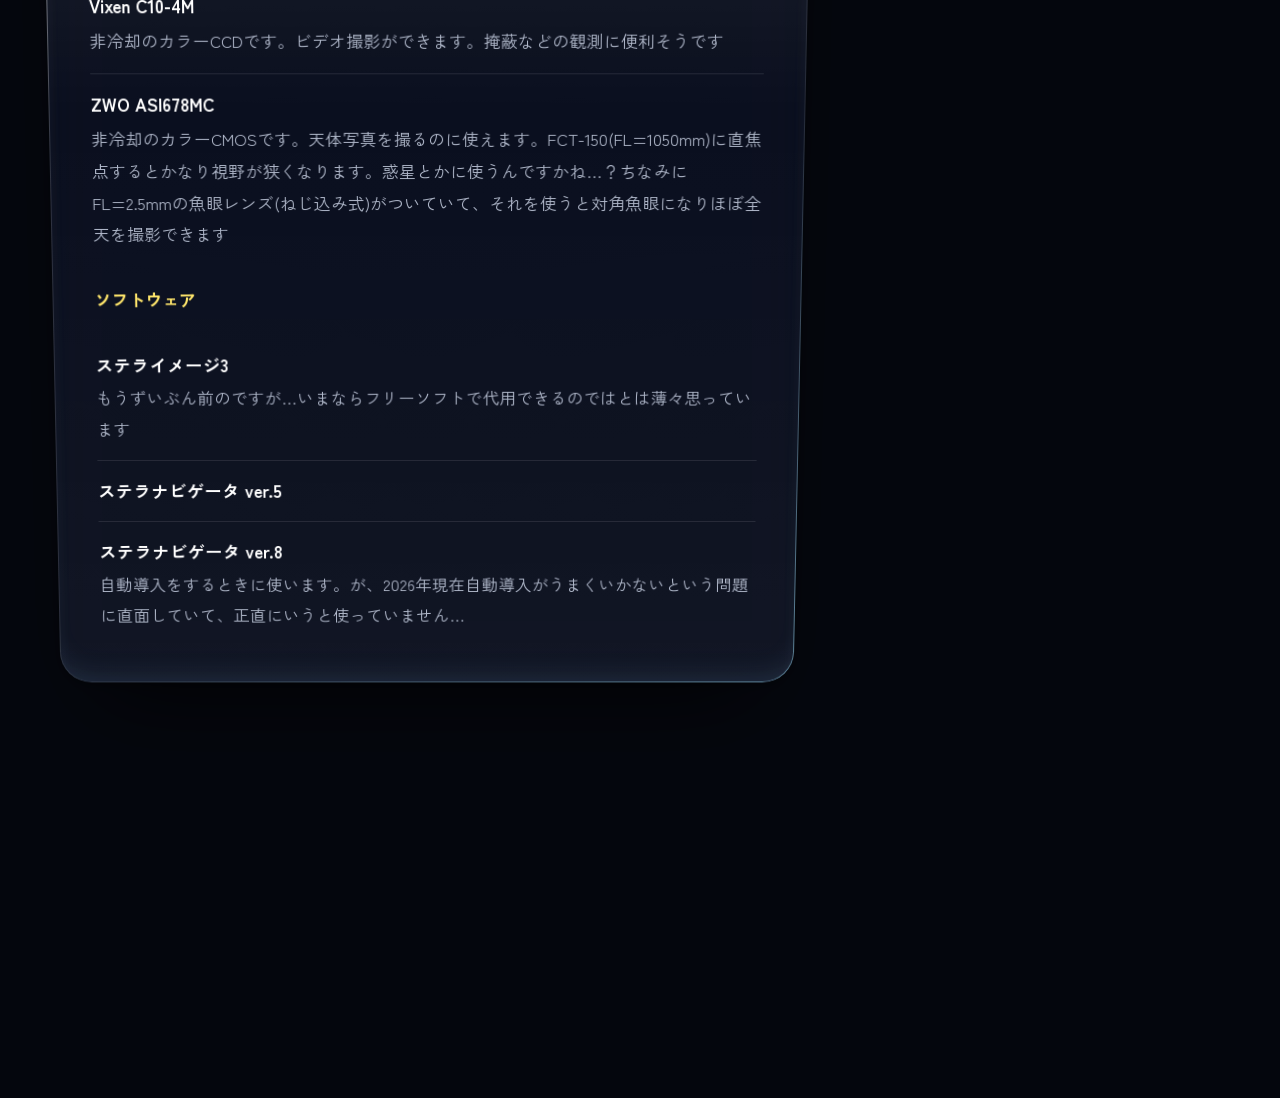
==== commit e71979d3: "サイトを3D・リキッドグラス調にリニューアル - 背景を Three.js の3D宇宙に変更（地球、地層と鉱物の浮島＋天体ドーム、   缶サット、Windows 98機、プリズム、十二面体投影機、M4" ====
--- a/about.htm
+++ b/about.htm
@@ -1,222 +1,250 @@
-<!DOCTYPE htm>
+<!DOCTYPE html>
 <html lang="ja">
 <head>
+    <meta charset="UTF-8">
+    <meta name="viewport" content="width=device-width, initial-scale=1">
+    <title>地学會について | 松本深志高校地学會のホームページ</title>
+    <meta name="description" content="松本深志高校地学會の紹介。活動内容、活動日、天体ドームをはじめとする機材の一覧。">
+    <meta name="theme-color" content="#04060d">
     <link rel="shortcut icon" href="favicon.png">
-    <meta charset="UTF-8">
-    <title>松本深志高校地学會のホームページ</title>
+    <link rel="preconnect" href="https://fonts.googleapis.com">
+    <link rel="preconnect" href="https://fonts.gstatic.com" crossorigin>
+    <link href="https://fonts.googleapis.com/css2?family=JetBrains+Mono:wght@400;500&family=Shippori+Mincho+B1:wght@500;700;800&family=Zen+Kaku+Gothic+New:wght@400;500;700;900&display=swap" rel="stylesheet">
     <link rel="stylesheet" href="style.css" type="text/css">
+    <script>document.documentElement.classList.add('js');</script>
+    <!-- Google tag (gtag.js) -->
+    <script async src="https://www.googletagmanager.com/gtag/js?id=G-NJ1BKL1EBQ"></script>
+    <script>
+      window.dataLayer = window.dataLayer || [];
+      function gtag(){dataLayer.push(arguments);}
+      gtag('js', new Date());
+
+      gtag('config', 'G-NJ1BKL1EBQ');
+    </script>
+    <script type="importmap">
+    { "imports": {
+        "three": "https://cdn.jsdelivr.net/npm/three@0.170.0/build/three.module.js",
+        "three/addons/": "https://cdn.jsdelivr.net/npm/three@0.170.0/examples/jsm/"
+    } }
+    </script>
+    <script type="module" src="./js/sky.js"></script>
+    <script defer src="./js/site.js"></script>
 </head>
-<!-- Google tag (gtag.js) -->
-<script async src="https://www.googletagmanager.com/gtag/js?id=G-NJ1BKL1EBQ"></script>
-<script>
-  window.dataLayer = window.dataLayer || [];
-  function gtag(){dataLayer.push(arguments);}
-  gtag('js', new Date());
-
-  gtag('config', 'G-NJ1BKL1EBQ');
-</script>
 <body>
-    <hr>
-    <a href="./index.htm"><img src="./img/title.png" style="width:50vw;box-shadow"></a><br>
-
-
-    <hr>
-    <br><br>
-
-    <table id="border_table">
-        <tr>
-            <td style="padding:5px;text-align:center;"><a href="./index.htm">トップ</a></td>
-            <td style="padding:5px;text-align:center;"><a href="./about.htm">地学會について</a></td>
-            <td style="padding:5px;text-align:center;"><a href="./result.htm">つくったもの</a></td>
-            <td style="padding:5px;text-align:center;"><a href="./fes.htm">とんぼ祭</a></td>
-            <td style="padding:5px;text-align:center;"><a href="./contact.htm">お問い合わせ</a></td>
-        </tr>
-        <tr>
-            <td style="padding:5px;" colspan="6"><nobr style="display:inline;"><i><table id="noborder_table" cellspacing="0" cellpadding="0"><tbody><tr><td>あなたは<td><a href="https://ctr.stylemap.co.jp/"><img src="https://www.f-counter.net/ani1/67/1776341783/" alt="無料アクセスカウンター" border="0" style="margin:0px; padding:0px; border:0px; vertical-align:bottom"></a></td><td><a href="https://ctr.stylemap.co.jp/"><img src="https://www.f-counter.net/ani2/67/1776341783/" alt="無料アクセスカウンター" border="0" style="margin:0px; padding:0px; border:0px; vertical-align:bottom"></a></td><td>人目のお客様です</td></tr></tbody></table></nobr></i></td>
-
-
-        </tr>
-    </table>
-    </div>
-
-    <br><br>
-    <u><i style="font-weight:900; font-size:35px">　地学會について　</i></u><br><br>
-
-    <div style="width:90vw; display:flex;align-items: flex-start;margin:auto;">
-        <div style="border:1px solid #fff; width:20%; text-align: center; background-color:#013e3d;">
-            <img src="./img/multi_cof.gif" style="width:90%" border="1px">
-            <p style="font-weight:700;font-size:20px">松本深志高校地学會のホームページです。</p>
-            <hr>
-            <!--<img src="./img/under_const.png" style="width:90%" border="1px">-->
-            <hr>
-            <p style="background-color:#013e3d; border:1px solid #fff; padding:5px; margin-top:0px;" class="yellow"><img src="./img/star.png">　地学會とは？　</p>
-            <div style="text-align:left;">
-                <p>松本深志高校地学會は、地学分野を広く扱う自然科学系の部活動です。</p>
-            </div>
-            <p style="background-color:#013e3d; border:1px solid #fff; padding:5px; margin-top:0px;" class="yellow"><img src="./img/star.png">　なにをするところ？　</p>
-            <div style="text-align:left;">
-                <br>
-                <i>………さあ？　<u  style="font-size:15px;">　 26年度部長</u></i>
-                <br>
-                <br>
-            </div>
-            <hr>
-            <p class="yellow"><img src="./img/star.png">　詳しくは、「<a href="./about.htm">地学會について</a>」をご覧ください　</p>
-
-            <p style="background-color:#013e3d; border:1px solid #fff; padding:5px; margin-top:0px;" class="yellow"><img src="./img/star.png">　このページについて　</p>
-            <div style="text-align:left;">
-                <br>
-                <p>2026年4月に制作された「松本深志高校地学會のホームページ」です。<br>
-                固定された情報源のために制作されました。詳しくは、<a href="./doc/m45_2026_2.pdf#page=98" target="_blank" rel="noopener">26年部誌の97頁</a>をご覧ください。</p>
-                <br>
-            </div>
-            <hr>
-            
-        </div>
-
-        <div style="border:1px solid #fff; width:80%; text-align: center;">
-
-
-
-            <p style="background-color:#013e3d; border:1px solid #fff; padding:5px; margin-top:0px;" class="yellow">
-            <img src="./img/star.gif">　アカウントリスト　<img src="./img/star.gif"></p>
-            <div style="text-align:left;">
-                <a href="https://x.com/fks_geoscience"  target="_blank" rel="noopener">・Twitter(X)</a><br><br>
-                <a href="https://www.instagram.com/fukashi_geoscience" target="_blank" rel="noopener">・Instagram</a><br><br>
-                <a href="https://github.com/fksgeoscience" target="_blank" rel="noopener">・GitHub</a><br><br>
-            </div>
-
-            <p style="background-color:#013e3d; border:1px solid #fff; padding:5px; margin-top:0px;" class="yellow">
-            <img src="./img/star.gif">　地学會とは　<img src="./img/star.gif"></p>
-            <div style="text-align:left;">
-                <p class="yellow"><img src="./img/star.png">　松本深志高校地学會は、地学分野を広く扱う自然科学系の部活動です。</p>
+    <canvas id="sky" aria-hidden="true"></canvas>
+    <div class="veil" aria-hidden="true"></div>
+    <div class="progress" aria-hidden="true"><i></i></div>
+
+    <header class="nav glass">
+        <a class="nav__brand" href="./index.htm"><img src="./favicon.png" alt=""><span>地学會</span></a>
+        <nav class="nav__links" aria-label="メインメニュー">
+            <a href="./index.htm">トップ</a>
+            <a href="./about.htm" aria-current="page">地学會について</a>
+            <a href="./result.htm">つくったもの</a>
+            <a href="./fes.htm">とんぼ祭</a>
+            <a href="./contact.htm">お問い合わせ</a>
+        </nav>
+    </header>
+
+    <main>
+        <section class="hero hero--sub" data-shot="dome-hero">
+            <p class="eyebrow">About</p>
+            <h1 class="display"><span data-split>地学會について</span></h1>
+            <p class="hero__copy lead">松本深志高校地学會は、地学分野を広く扱う自然科学系の部活動です。</p>
+        </section>
+
+        <div class="column">
+
+            <section class="glass window" data-tilt data-reveal data-shot="island-r">
+                <h2>アカウントリスト</h2>
+                <div class="tiles">
+                    <a class="tile" href="https://x.com/fks_geoscience" target="_blank" rel="noopener"><small>X</small><b>Twitter(X)</b><span>@fks_geoscience</span></a>
+                    <a class="tile" href="https://www.instagram.com/fukashi_geoscience" target="_blank" rel="noopener"><small>IG</small><b>Instagram</b><span>@fukashi_geoscience</span></a>
+                    <a class="tile" href="https://github.com/fksgeoscience" target="_blank" rel="noopener"><small>GH</small><b>GitHub</b><span>fksgeoscience</span></a>
+                </div>
+            </section>
+
+            <section class="glass window" id="about" data-tilt data-reveal data-shot="earth-r strata-r">
+                <h2>地学會とは</h2>
+                <p class="hl">松本深志高校地学會は、地学分野を広く扱う自然科学系の部活動です。</p>
                 <p>
                 天文/気象/地球/地質/鉱物/岩石/宇宙工学 など非常に幅広い分野が対象です。深志高校の科学系部活でもっとも担当範囲が広いと言えます。<br>
                 分野が広い分、活動がとても自由です。兼部する部員も多い傾向にあります。</p>
-                <p>特徴</p>
-                <ul>
+                <ul class="chips">
+                    <li>天文</li><li>気象</li><li>地球</li><li>地質</li><li>鉱物</li><li>岩石</li><li>宇宙工学</li>
+                </ul>
+                <h3>特徴</h3>
+                <ul class="bullets">
                     <li>豊富な機材・標本( とくに、天体ドーム関連の設備は県内有数 国内で見てもそんなに多くない )</li>
                     <li>長い歴史　戦前のものを含む古い資料が大量に残っている</li>
                     <li>活動の自由度が高い</li>
                 </ul>
-                <div style="display:inline-block; text-align:center;width:30%;">
-                    <img src="./img/gonzalez.jpg" style="width:90%;"/>
-                    <p style="font-size:17px;font-weight:900;">地学會公式マスコットキャラクター「ゴンザレス」<br>　</p>
+                <div class="mascots">
+                    <figure class="mascot">
+                        <img src="./img/gonzalez.jpg" alt="UFOのような帽子をかぶった白いキャラクター" loading="lazy" width="1080" height="1074">
+                        <figcaption>地学會公式マスコットキャラクター「ゴンザレス」</figcaption>
+                    </figure>
+                    <figure class="mascot">
+                        <img src="./img/a-chan.png" alt="双眼鏡を首から下げたキャラクター。吹き出しに「地学は、おもしろいよ！」" loading="lazy" width="591" height="585">
+                        <figcaption>マスコットキャラではないが、たまに姿を見せる<br>「地学会員Pちゃん(通称)」<br>
+                        詳細は<a href="./doc/m45_2026_2.pdf#page=99" target="_blank" rel="noopener">26年部誌の98頁</a></figcaption>
+                    </figure>
                 </div>
-                　　
-                <div style="display:inline-block; text-align:center; width:30%;">
-                    <img src="./img/a-chan.png" style="width:90%;"/>
-                    <p style="font-size:17px;font-weight:900;">マスコットキャラではないが、たまに姿を見せる<br>「地学会員Pちゃん(通称)」<br>
-                    詳細は<a href="./doc/m45_2026_2.pdf#page=99"style="font-size:17px;" target="_blank" rel="noopener">26年部誌の98頁</a></p>
-                </div>
-
-
                 <p>部費はありませんが、三年生への贈り物のため例年一人数百円程度の集金をしています。</p>
                 <p>
                 詳しい活動については、毎年発行している部誌をご覧ください。<a href="./result.htm#m45">つくったもの</a>にデジタル版があります。
                 </p>
+            </section>
+
+            <p class="glass banner" data-reveal>学年を問わず、いつでも新入部員を募集しています！</p>
+
+            <section class="glass window" id="activity" data-tilt data-reveal data-shot="strata-r crystal-r">
+                <h2>活動内容</h2>
+                <p class="hl">地学會での活動は、基本的には任意参加です！</p>
+                <div class="tiles">
+                    <div class="tile"><small>活動場所</small><b>本校2棟4階地学教室</b></div>
+                    <div class="tile"><small>基本活動日</small><b>毎週 火曜・金曜</b></div>
+                </div>
+
+                <h3>全体で行っている活動</h3>
+                <dl class="spec">
+                    <div><dt>小旅行</dt><dd>日帰りで旅行をします。旅行先は地質系から宇宙工学系と、例年さまざまです。</dd></div>
+                    <div><dt>流星群観測会</dt><dd>流星群がある時期に、学校に泊まり込みをして観測をします。記録用紙を用いた眼視観測を主に行っています。電波観測の機材もありますが、未だ運用に成功していません。</dd></div>
+                    <div><dt>黒点観測</dt><dd>当番制で、毎日太陽黒点のスケッチを昼休みに行います。</dd></div>
+                    <div><dt>とんぼ祭</dt><dd>とんぼ祭に向けて、プラネタリウムの練習や部誌の執筆などを行います。</dd></div>
+                </dl>
+
+                <h3>個人で行っている活動(例)</h3>
+                <dl class="spec">
+                    <div><dt>いろんな研究</dt><dd>地学系の幅広い分野での研究があります。部誌だけでなく、ポスターセッションなどで発表することもあります。深志高校の「探求活動」とテーマを等しくしている人も見られます。</dd></div>
+                    <div><dt>天体の観望・観測</dt><dd>地学會の機材を使って、部活を延長して観望・観測を行うこともあります。彗星や月食などの天文現象を対象とすることが多いです。</dd></div>
+                    <div><dt>資料の整理</dt><dd>地学會に眠っている膨大な資料(標本や観測記録など)を整理する人もいます。当時の雰囲気が感じられるものもあり、けっこう楽しいですよ！貴重な資料もあり、整理は学術的にも価値があります。資料整理は偉業。</dd></div>
+                </dl>
+            </section>
+
+            <section class="glass window" id="equipment" data-tilt data-reveal data-shot="dome-r crt-close">
+                <h2>機材</h2>
+                <p class="hl">地学會にはたくさんの高価な天文機材があります！</p>
+
+                <h3>天体ドーム(約直径5 m)
+                    <span class="btns">
+                        <a class="btn btn--sm btn--photo" href="./img/dome2.jpg" target="_blank" rel="noopener">写真1</a>
+                        <a class="btn btn--sm btn--photo" href="./img/dome3.jpg" target="_blank" rel="noopener">写真2</a>
+                        <a class="btn btn--sm btn--photo" href="./img/dome4.jpg" target="_blank" rel="noopener">写真3</a>
+                    </span>
+                </h3>
+                <dl class="spec">
+                    <div><dt>タカハシ FCT-150</dt><dd>三枚玉フローライトの15cm屈折。地学會最大の、「主砲」です。</dd></div>
+                    <div><dt>タカハシ FSQ-106</dt><dd>四枚玉フローライトの11cm屈折。かなり光学性能がいいらしいです。イメージセンサを撮り付けてよく使います</dd></div>
+                    <div><dt>タカハシ EM500 Temma500</dt><dd>非常にしっかりとした赤道儀です。固定されているので、極軸もブレません。Temma500は謎です。</dd></div>
+                    <div><dt>タカハシ 計算機</dt><dd>Windows98が入っています。BITRANのCCDを動かすときに使います。ステライメージ3とか過去の資料があります…CRTモニタのリフレッシュレートが低すぎて見にくい…ちなみにトップページの「マルチな部活」gifはこのマシンのスクーンセーバーを模倣しています</dd></div>
+                    <div><dt>計算機2</dt><dd>こっちはちょっと新しめで、WindowsXPが入っています！ステライメージ3とステラナビゲータ ver.8があります。自動導入にも使えるみたいです。</dd></div>
+                    <div><dt>計算機3</dt><dd>これにはなんとWindows10が入っています。電波観測用のソフトと、ZWOのASI系カメラを動かすソフトが入っています。</dd></div>
+                </dl>
+            </section>
+
+            <section class="glass window" data-tilt data-reveal data-shot="scope-r island-r">
+                <h3>鏡筒(持ち出し可)
+                    <span class="btns">
+                        <a class="btn btn--sm btn--photo" href="./img/sd81s.jpg" target="_blank" rel="noopener">SD81S</a>
+                        <a class="btn btn--sm btn--photo" href="./img/ds-115.jpg" target="_blank" rel="noopener">DS-115</a>
+                    </span>
+                </h3>
+                <dl class="spec">
+                    <div><dt>Vixen SD81S</dt><dd>運びやすい上に80cmの集光力を得られるので重宝しています。小島よしおのサイン付きです</dd></div>
+                    <div><dt>Vixen A62SS</dt><dd>超コンパクト鏡筒です。「写真用」って感じですかね…あんまり使っている部員は見ません</dd></div>
+                    <div><dt>MEADE DS-115</dt><dd>24年度卒の先輩から寄贈いただきました。主鏡の状態がよろしくなく、メンテナンスが必要そうです。</dd></div>
+                </dl>
+
+                <h3>赤道儀(持ち出し可)</h3>
+                <dl class="spec">
+                    <div><dt>Vixen SX2</dt><dd>これを持ち帰るのはオススメしません！という重さです。松本駅まで持っていくので大仕事ですよ…ただそれだけあって安定感はあります。なお、電源ケーブル紛失中につき、電動駆動ができません！</dd></div>
+                    <div><dt>Vixen AP-WL</dt><dd>軽い！といっても鏡筒よりずっと重いですが、これならそこそこ気軽に運べます。この赤道儀とSD81Sの組はなかなか優秀だと思います。乾電池でも動くのが素晴しい</dd></div>
+                </dl>
+
+                <h3>三脚(持ち出し可)</h3>
+                <dl class="spec">
+                    <div><dt>Vixen SCG-HAL130</dt><dd>そこそこ重いです。SX2を使わない限り出番はないかな…</dd></div>
+                    <div><dt>Vixen APP-TL130</dt><dd>軽くていいです！AP-WLにちょうどいい感じです</dd></div>
+                </dl>
+            </section>
+
+            <section class="glass window" data-tilt data-reveal data-shot="prism-r">
+                <h3>その他
+                    <span class="btns">
+                        <a class="btn btn--sm btn--photo" href="./img/fukasis.jpg" target="_blank" rel="noopener">FUKASIS</a>
+                    </span>
+                </h3>
+                <dl class="spec">
+                    <div><dt>Vixen XPスポットファインダー</dt><dd>いわゆる「レーザーサイト」です。調光もできて便利なんですが、すぐズレるのでちょっと使いづらいです(使いかたの問題？)。集光・拡大機能はないので、導入に慣れた人にはあんまり役に立たないかも</dd></div>
+                    <div><dt>自作 地学會可視光低分散分光器「FUKASIS」</dt><dd>分解能R~600の、ちょっと特殊な自作分光器です。詳しくは<a href="./result.htm#fukasis">ここ</a></dd></div>
+                </dl>
+
+                <h3>双眼鏡
+                    <span class="btns">
+                        <a class="btn btn--sm btn--photo" href="./img/7-50.jpg" target="_blank" rel="noopener">五藤7×50</a>
+                        <a class="btn btn--sm btn--photo" href="./img/10-70.jpg" target="_blank" rel="noopener">タカハシ10×70</a>
+                    </span>
+                </h3>
+                <dl class="spec">
+                    <div><dt>五藤光学 7×50 7.1°</dt><dd>天体用として非常にバランスがよく光学性能も申し分ない、素晴しい双眼鏡です。天体を探すのに便利です</dd></div>
+                    <div><dt>タカハシ 10×70</dt><dd>デカいです。とても携帯できる重さではありません。いろんなところがガタついています。しかし、双眼鏡としての性能は保たれていて、高倍率が欲しいときに使ったりします。</dd></div>
+                    <div><dt>Nikon MONARCH 8×42</dt><dd>たぶんけっこういいやつです。とにかく使うときのストレスが少なくて非常に快適です。観望に適しているかもしれません</dd></div>
+                </dl>
+
+                <h3>接眼鏡</h3>
+                <dl class="spec">
+                    <div><dt>タカハシ LEシリーズ</dt><dd>コンパクトな接眼鏡です。アイポイントが高くてシャープでクリアで、さすがお高い接眼鏡という感じです。</dd></div>
+                    <div><dt>タカハシ LG5mm</dt><dd>十字のスケールがついています。用途は分かりません…</dd></div>
+                    <div><dt>Vixen SLV4mm, 15mm</dt><dd>LEと比べると大きいです。目をおおうカバーをくり出すことができ、とても快適な眼視体験ができます。光学性能もかなり良さそうに見えます</dd></div>
+                    <div><dt>Scopetech Ke25mm</dt><dd>分光器「FUKASIS」のコリメータ用の接眼鏡です。スリーブを外すと視野環が露出し、焦点面にアクセスできます。周辺像は普通な感じです</dd></div>
+                </dl>
+            </section>
+
+            <section class="glass window" data-tilt data-reveal data-shot="crt-r far">
+                <h3>イメージセンサ
+                    <span class="btns">
+                        <a class="btn btn--sm btn--photo" href="./img/bj-30l.jpg" target="_blank" rel="noopener">BJ-30L</a>
+                        <a class="btn btn--sm btn--photo" href="./img/c10-4m.jpg" target="_blank" rel="noopener">C10-4M</a>
+                        <a class="btn btn--sm btn--photo" href="./img/asi678mc.jpg" target="_blank" rel="noopener">ASI678MC</a>
+                    </span>
+                </h3>
+                <dl class="spec">
+                    <div><dt>BITRAN BJ-30L</dt><dd>冷却モノクロCCDです。2000年付近にこれで銀河など撮影していたようです。昔は松本も空が暗かったんだなぁ</dd></div>
+                    <div><dt>Vixen C10-4M</dt><dd>非冷却のカラーCCDです。ビデオ撮影ができます。掩蔽などの観測に便利そうです</dd></div>
+                    <div><dt>ZWO ASI678MC</dt><dd>非冷却のカラーCMOSです。天体写真を撮るのに使えます。FCT-150(FL=1050mm)に直焦点するとかなり視野が狭くなります。惑星とかに使うんですかね…？ちなみにFL=2.5mmの魚眼レンズ(ねじ込み式)がついていて、それを使うと対角魚眼になりほぼ全天を撮影できます</dd></div>
+                </dl>
+
+                <h3>ソフトウェア</h3>
+                <dl class="spec">
+                    <div><dt>ステライメージ3</dt><dd>もうずいぶん前のですが…いまならフリーソフトで代用できるのではとは薄々思っています</dd></div>
+                    <div><dt>ステラナビゲータ ver.5</dt></div>
+                    <div><dt>ステラナビゲータ ver.8</dt><dd>自動導入をするときに使います。が、2026年現在自動導入がうまくいかないという問題に直面していて、正直にいうと使っていません…</dd></div>
+                </dl>
+            </section>
+
+        </div>
+    </main>
+
+    <footer class="footer">
+        <div class="footer__inner glass" data-reveal>
+            <div>
+                <h2>地学會とは？</h2>
+                <p>松本深志高校地学會は、地学分野を広く扱う自然科学系の部活動です。</p>
+                <p>なにをするところ？　<i>………さあ？</i>　<small>26年度部長</small></p>
             </div>
-                <br>
-                <p class="yellow">学年を問わず、いつでも新入部員を募集しています！</p>
-                <br>
-
-
-            <p style="background-color:#013e3d; border:1px solid #fff; padding:5px; margin-top:0px;" class="yellow">
-            <img src="./img/star.gif">　活動内容　<img src="./img/star.gif"></p>
-            <div style="text-align:left;">
-                <p class="yellow"><img src="./img/star.png">　地学會での活動は、基本的には任意参加です！</p>
-                <br>
-                <table>
-                    <tr>
-                        <td>活動場所：</td>
-                        <td>本校2棟4階地学教室</td>
-                    </tr>
-                    <tr>
-                        <td>基本活動日：</td>
-                        <td>毎週 火曜・金曜</td>
-                    </tr>
-                </table>
-
-                <p class="yellow"><img src="./img/star.png"> 全体で行っている活動</p>
-                <p style="text-indent:1rem;">・ <strong>小旅行</strong>　・・・　日帰りで旅行をします。旅行先は地質系から宇宙工学系と、例年さまざまです。</p>
-                <p style="text-indent:1rem;">・ <strong>流星群観測会</strong>　・・・　流星群がある時期に、学校に泊まり込みをして観測をします。記録用紙を用いた眼視観測を主に行っています。電波観測の機材もありますが、未だ運用に成功していません。</p>
-                <p style="text-indent:1rem;">・ <strong>黒点観測</strong>　・・・　当番制で、毎日太陽黒点のスケッチを昼休みに行います。</p>
-                <p style="text-indent:1rem;">・ <strong>とんぼ祭</strong>　・・・　とんぼ祭に向けて、プラネタリウムの練習や部誌の執筆などを行います。</p>
-
-                <p class="yellow"><img src="./img/star.png"> 個人で行っている活動(例)</p>
-                <p style="text-indent:1rem;">・ <strong>いろんな研究</strong>　・・・　地学系の幅広い分野での研究があります。部誌だけでなく、ポスターセッションなどで発表することもあります。深志高校の「探求活動」とテーマを等しくしている人も見られます。</p>
-                <p style="text-indent:1rem;">・ <strong>天体の観望・観測</strong>　・・・　地学會の機材を使って、部活を延長して観望・観測を行うこともあります。彗星や月食などの天文現象を対象とすることが多いです。</p>
-                <p style="text-indent:1rem;">・ <strong>資料の整理</strong>　・・・　地学會に眠っている膨大な資料(標本や観測記録など)を整理する人もいます。当時の雰囲気が感じられるものもあり、けっこう楽しいですよ！貴重な資料もあり、整理は学術的にも価値があります。資料整理は偉業。</p>
+            <div>
+                <h2>このページについて</h2>
+                <p>2026年4月に制作された「松本深志高校地学會のホームページ」です。<br>
+                固定された情報源のために制作されました。詳しくは、<a href="./doc/m45_2026_2.pdf#page=98" target="_blank" rel="noopener">26年部誌の97頁</a>をご覧ください。</p>
             </div>
-
-            <p style="background-color:#013e3d; border:1px solid #fff; padding:5px; margin-top:0px;" class="yellow">
-            <img src="./img/star.gif">　機材　<img src="./img/star.gif"></p>
-            <div style="text-align:left;">
-                <p class="yellow"><img src="./img/star.png">　地学會にはたくさんの高価な天文機材があります！</p>
-                <br>
-
-                <p class="yellow"><img src="./img/star.png"> 天体ドーム(約直径5 m)　　
-                <a href="./img/dome2.jpg" target="_blank" rel="noopener">写真1</a> 
-                <a href="./img/dome3.jpg" target="_blank" rel="noopener">写真2</a> 
-                <a href="./img/dome4.jpg" target="_blank" rel="noopener">写真3</a> 
-                </p>
-                <p style="text-indent:1rem;">・ <strong>タカハシ FCT-150</strong>　・・・　三枚玉フローライトの15cm屈折。地学會最大の、「主砲」です。</p>
-                <p style="text-indent:1rem;">・ <strong>タカハシ FSQ-106</strong>　・・・　四枚玉フローライトの11cm屈折。かなり光学性能がいいらしいです。イメージセンサを撮り付けてよく使います</p>
-                <p style="text-indent:1rem;">・ <strong>タカハシ EM500 Temma500</strong>　・・・　非常にしっかりとした赤道儀です。固定されているので、極軸もブレません。Temma500は謎です。</p>
-                <p style="text-indent:1rem;">・ <strong>タカハシ 計算機</strong>　・・・　Windows98が入っています。BITRANのCCDを動かすときに使います。ステライメージ3とか過去の資料があります…CRTモニタのリフレッシュレートが低すぎて見にくい…ちなみにHPの左側の「マルチな部活」gifはこのマシンのスクーンセーバーを模倣しています</p>
-                <p style="text-indent:1rem;">・ <strong>計算機2</strong>　・・・　こっちはちょっと新しめで、WindowsXPが入っています！ステライメージ3とステラナビゲータ ver.8があります。自動導入にも使えるみたいです。</p>
-                <p style="text-indent:1rem;">・ <strong>計算機3</strong>　・・・　これにはなんとWindows10が入っています。電波観測用のソフトと、ZWOのASI系カメラを動かすソフトが入っています。</p>
-
-                <p class="yellow"><img src="./img/star.png"> 鏡筒(持ち出し可)　　<a href="./img/sd81s.jpg" target="_blank" rel="noopener">SD81S</a> <a href="./img/ds-115.jpg" target="_blank" rel="noopener">DS-115</a></p>
-                <p style="text-indent:1rem;">・ <strong>Vixen SD81S</strong>　・・・　運びやすい上に80cmの集光力を得られるので重宝しています。小島よしおのサイン付きです</p>
-                <p style="text-indent:1rem;">・ <strong>Vixen A62SS</strong>　・・・　超コンパクト鏡筒です。「写真用」って感じですかね…あんまり使っている部員は見ません</p>
-                <p style="text-indent:1rem;">・ <strong>MEADE DS-115</strong>　・・・　24年度卒の先輩から寄贈いただきました。主鏡の状態がよろしくなく、メンテナンスが必要そうです。</p>
-
-                <p class="yellow"><img src="./img/star.png"> 赤道儀(持ち出し可)</p>
-                <p style="text-indent:1rem;">・ <strong>Vixen SX2</strong>　・・・　これを持ち帰るのはオススメしません！という重さです。松本駅まで持っていくので大仕事ですよ…ただそれだけあって安定感はあります。なお、電源ケーブル紛失中につき、電動駆動ができません！</p>
-                <p style="text-indent:1rem;">・ <strong>Vixen AP-WL</strong>　・・・　軽い！といっても鏡筒よりずっと重いですが、これならそこそこ気軽に運べます。この赤道儀とSD81Sの組はなかなか優秀だと思います。乾電池でも動くのが素晴しい</p>
-
-                <p class="yellow"><img src="./img/star.png"> 三脚(持ち出し可)</p>
-                <p style="text-indent:1rem;">・ <strong>Vixen SCG-HAL130</strong>　・・・　そこそこ重いです。SX2を使わない限り出番はないかな…</p>
-                <p style="text-indent:1rem;">・ <strong>Vixen APP-TL130</strong>　・・・　軽くていいです！AP-WLにちょうどいい感じです</p>
-
-                <p class="yellow"><img src="./img/star.png"> その他　　<a href="./img/fukasis.jpg" target="_blank" rel="noopener">FUKASIS</a></p> 
-                <p style="text-indent:1rem;">・ <strong>Vixen XPスポットファインダー</strong>　・・・　いわゆる「レーザーサイト」です。調光もできて便利なんですが、すぐズレるのでちょっと使いづらいです(使いかたの問題？)。集光・拡大機能はないので、導入に慣れた人にはあんまり役に立たないかも</p>
-                <p style="text-indent:1rem;">・ <strong>自作 地学會可視光低分散分光器「FUKASIS」</strong>　・・・　分解能R~600の、ちょっと特殊な自作分光器です。詳しくは<a href="./result.htm#fukasis">ここ</a></p>
-
-                <p class="yellow"><img src="./img/star.png"> 双眼鏡　　<a href="./img/7-50.jpg" target="_blank" rel="noopener">五藤7×50</a> <a href="./img/10-70.jpg" target="_blank" rel="noopener">タカハシ10×70</a></p> 
-                <p style="text-indent:1rem;">・ <strong>五藤光学 7×50 7.1°</strong>　・・・　天体用として非常にバランスがよく光学性能も申し分ない、素晴しい双眼鏡です。天体を探すのに便利です</p>
-                <p style="text-indent:1rem;">・ <strong>タカハシ 10×70</strong>　・・・　デカいです。とても携帯できる重さではありません。いろんなところがガタついています。しかし、双眼鏡としての性能は保たれていて、高倍率が欲しいときに使ったりします。</p>
-                <p style="text-indent:1rem;">・ <strong>Nikon MONARCH 8×42</strong>　・・・　たぶんけっこういいやつです。とにかく使うときのストレスが少なくて非常に快適です。観望に適しているかもしれません</p>
-
-                <p class="yellow"><img src="./img/star.png"> 接眼鏡　　</p> 
-                <p style="text-indent:1rem;">・ <strong>タカハシ LEシリーズ</strong>　・・・　コンパクトな接眼鏡です。アイポイントが高くてシャープでクリアで、さすがお高い接眼鏡という感じです。</p>
-                <p style="text-indent:1rem;">・ <strong>タカハシ LG5mm</strong>　・・・　十字のスケールがついています。用途は分かりません…</p>
-                <p style="text-indent:1rem;">・ <strong>Vixen SLV4mm, 15mm</strong>　・・・　LEと比べると大きいです。目をおおうカバーをくり出すことができ、とても快適な眼視体験ができます。光学性能もかなり良さそうに見えます</p>
-                <p style="text-indent:1rem;">・ <strong>Scopetech Ke25mm</strong>　・・・　分光器「FUKASIS」のコリメータ用の接眼鏡です。スリーブを外すと視野環が露出し、焦点面にアクセスできます。周辺像は普通な感じです</p>
-
-                <p class="yellow"><img src="./img/star.png"> イメージセンサ　　<a href="./img/bj-30l.jpg" target="_blank" rel="noopener">BJ-30L</a> <a href="./img/c10-4m.jpg" target="_blank" rel="noopener">C10-4M</a> <a href="./img/asi678mc.jpg" target="_blank" rel="noopener">ASI678MC</a> </p>
-                <p style="text-indent:1rem;">・ <strong>BITRAN BJ-30L</strong>　・・・　冷却モノクロCCDです。2000年付近にこれで銀河など撮影していたようです。昔は松本も空が暗かったんだなぁ</p>
-                <p style="text-indent:1rem;">・ <strong>Vixen C10-4M</strong>　・・・　非冷却のカラーCCDです。ビデオ撮影ができます。掩蔽などの観測に便利そうです</p>
-                <p style="text-indent:1rem;">・ <strong>ZWO ASI678MC</strong>　・・・　非冷却のカラーCMOSです。天体写真を撮るのに使えます。FCT-150(FL=1050mm)に直焦点するとかなり視野が狭くなります。惑星とかに使うんですかね…？ちなみにFL=2.5mmの魚眼レンズ(ねじ込み式)がついていて、それを使うと対角魚眼になりほぼ全天を撮影できます</p>
-
-                <p class="yellow"><img src="./img/star.png"> ソフトウェア　　</p>
-                <p style="text-indent:1rem;">・ <strong>ステライメージ3</strong>　・・・　もうずいぶん前のですが…いまならフリーソフトで代用できるのではとは薄々思っています</p>
-                <p style="text-indent:1rem;">・ <strong>ステラナビゲータ ver.5</strong></p>
-                <p style="text-indent:1rem;">・ <strong>ステラナビゲータ ver.8</strong>　・・・　自動導入をするときに使います。が、2026年現在自動導入がうまくいかないという問題に直面していて、正直にいうと使っていません…</p>
-
+            <div>
+                <h2>VISITOR</h2>
+                <p class="counter">あなたは<a href="https://ctr.stylemap.co.jp/"><img src="https://www.f-counter.net/ani1/67/1776341783/" alt="無料アクセスカウンター"></a><a href="https://ctr.stylemap.co.jp/"><img src="https://www.f-counter.net/ani2/67/1776341783/" alt="無料アクセスカウンター"></a>人目のお客様です</p>
+                <p class="footer__meta"><span>since 2026-04-15</span><span>Copyright © 2026 松本深志高等学校地学會</span></p>
             </div>
-
-
         </div>
-    </div>
-    <br><br>
-
-    <hr>
-        <p>since 2026-04-15</p>
-
-        <p>================</p>
-        <p>Copyright © 2026 松本深志高等学校地学會</p>
+    </footer>
 
 </body>
 </html>
--- a/style.css
+++ b/style.css
@@ -0,0 +1,520 @@
+@charset "utf-8";
+
+/* ============================================================
+   松本深志高校 地学會
+   宇宙空間に浮かぶガラスの窓、というつくりです。
+   背景の3Dは js/sky.js、動きは js/site.js が担当します。
+   ============================================================ */
+
+:root{
+    --bg: #04060d;
+    --ink: #f2f6ff;
+    --ink-2: rgb(228 236 255 / .76);
+    --ink-3: rgb(228 236 255 / .5);
+    --star: #ffe66b;
+    --cyan: #7af1ff;
+    --teal: #19b3a6;
+    --tint: 9 16 36;
+
+    --font-display: "Shippori Mincho B1", "Hiragino Mincho ProN", "Yu Mincho", serif;
+    --font-body: "Zen Kaku Gothic New", "Hiragino Kaku Gothic ProN", "Yu Gothic", Meiryo, sans-serif;
+    --font-mono: "JetBrains Mono", ui-monospace, "SF Mono", Menlo, monospace;
+
+    /* 太陽スペクトル。分光器「FUKASIS」にちなんだアクセントです */
+    --spectrum: linear-gradient(90deg, #7a3cff, #3d6bff 18%, #19c8ff 34%, #2fe38a 50%, #f4ef4a 66%, #ff9d2e 82%, #ff3d3d);
+
+    --r: 32px;
+    --pad: clamp(1.1rem, 4vw, 4.5rem);
+    --ease: cubic-bezier(.2, .8, .2, 1);
+}
+
+*, *::before, *::after{ box-sizing: border-box; }
+
+html{
+    background: var(--bg);
+    color-scheme: dark;
+    scroll-behavior: smooth;
+    scroll-padding-top: 6.5rem;
+    -webkit-text-size-adjust: 100%;
+}
+
+body{
+    margin: 0;
+    min-height: 100vh;
+    color: var(--ink);
+    font-family: var(--font-body);
+    font-size: clamp(1rem, .95rem + .2vw, 1.1rem);
+    line-height: 1.9;
+    font-feature-settings: "palt";
+    -webkit-font-smoothing: antialiased;
+    overflow-x: hidden;
+    /* WebGLが使えないときの夜空 */
+    background:
+        radial-gradient(120% 80% at 80% 10%, rgb(2 33 87 / .9), transparent 60%),
+        radial-gradient(90% 70% at 10% 90%, rgb(1 62 61 / .55), transparent 65%),
+        var(--bg);
+    background-attachment: fixed;
+}
+
+img{ max-width: 100%; height: auto; display: block; }
+h1, h2, h3, h4, p, ul, ol, dl, dd, figure, blockquote{ margin: 0; padding: 0; }
+ul, ol{ list-style: none; }
+
+a{
+    color: var(--cyan);
+    text-decoration: none;
+    font-weight: 700;
+    text-underline-offset: .25em;
+    transition: color .25s, text-shadow .25s;
+}
+a:hover{ color: #fff; text-shadow: 0 0 18px rgb(122 241 255 / .8); }
+:focus-visible{ outline: 2px solid var(--star); outline-offset: 4px; border-radius: 8px; }
+
+strong{ font-weight: 700; color: #fff; }
+::selection{ background: var(--star); color: #111; }
+
+.sr-only{
+    position: absolute; width: 1px; height: 1px; overflow: hidden;
+    clip-path: inset(50%); white-space: nowrap;
+}
+
+/* ---------- 背景 ---------- */
+
+#sky{
+    position: fixed; inset: 0;
+    width: 100%; height: 100%;
+    z-index: 0;
+    opacity: 0;
+    transition: opacity 1.6s ease;
+}
+#sky.is-ready{ opacity: 1; }
+
+.veil{
+    position: fixed; inset: 0; z-index: 1; pointer-events: none;
+    background:
+        radial-gradient(130% 90% at 50% 40%, transparent 55%, rgb(2 4 10 / .7)),
+        linear-gradient(180deg, rgb(2 4 10 / .55), transparent 18%);
+}
+
+.progress{
+    position: fixed; inset: 0 0 auto 0; height: 3px; z-index: 60; pointer-events: none;
+}
+.progress i{
+    display: block; height: 100%;
+    background:
+        /* フラウンホーファー線 */
+        linear-gradient(90deg, transparent 0 16.5%, #000 16.5% 16.9%, transparent 16.9% 38.2%, #000 38.2% 38.5%, transparent 38.5% 52%, #000 52% 52.5%, transparent 52.5% 71.6%, #000 71.6% 72.1%, transparent 72.1% 88%, #000 88% 88.3%, transparent 88.3%),
+        var(--spectrum);
+    transform-origin: 0 50%;
+    transform: scaleX(var(--scroll, 0));
+    box-shadow: 0 0 18px rgb(122 241 255 / .5);
+}
+
+/* ---------- リキッドグラス ---------- */
+
+.glass{
+    position: relative;
+    isolation: isolate;
+    border-radius: var(--r);
+    background:
+        linear-gradient(180deg, rgb(255 255 255 / .11), rgb(255 255 255 / .015) 38%, rgb(255 255 255 / .045)),
+        rgb(var(--tint) / .46);
+    -webkit-backdrop-filter: blur(26px) saturate(175%) brightness(1.06);
+    backdrop-filter: blur(26px) saturate(175%) brightness(1.06);
+    box-shadow:
+        inset 0 1px 0 0 rgb(255 255 255 / .42),
+        inset 0 0 0 1px rgb(255 255 255 / .08),
+        inset 0 26px 44px -32px rgb(255 255 255 / .3),
+        inset 0 -22px 36px -26px rgb(140 200 255 / .22),
+        0 50px 90px -40px rgb(0 0 0 / .85),
+        0 3px 10px rgb(0 0 0 / .3);
+}
+/* ポインタを追う光沢 */
+.glass::before{
+    content: ""; position: absolute; inset: 0; z-index: -1;
+    border-radius: inherit; pointer-events: none;
+    background: radial-gradient(34rem circle at var(--mx, 50%) var(--my, 0%), rgb(255 255 255 / .17), transparent 55%);
+    opacity: var(--sheen, 0);
+    transition: opacity .5s;
+}
+/* ふちの屈折っぽいハイライト */
+.glass::after{
+    content: ""; position: absolute; inset: 0;
+    border-radius: inherit; padding: 1.2px; pointer-events: none;
+    background: linear-gradient(140deg, rgb(255 255 255 / .75), rgb(255 255 255 / .06) 26%, rgb(255 255 255 / .02) 62%, rgb(150 225 255 / .5));
+    -webkit-mask: linear-gradient(#000 0 0) content-box, linear-gradient(#000 0 0);
+    -webkit-mask-composite: xor;
+    mask: linear-gradient(#000 0 0) content-box, linear-gradient(#000 0 0);
+    mask-composite: exclude;
+}
+
+[data-tilt]{
+    transform:
+        perspective(1500px)
+        rotateX(calc(var(--sy, 0) * var(--amp, 1) * -5deg + var(--rx, 0deg)))
+        rotateY(var(--ry, 0deg));
+    transition: transform .6s var(--ease);
+    will-change: transform;
+}
+
+/* 出現アニメーション（transformとは別プロパティで動かす） */
+.js [data-reveal]{
+    opacity: 0;
+    translate: 0 3.5rem;
+    scale: .94;
+    transition: opacity 1s var(--ease), translate 1.2s var(--ease), scale 1.2s var(--ease);
+    transition-delay: calc(var(--i, 0) * 90ms);
+}
+.js [data-reveal="left"]{ translate: -4rem 0; }
+.js [data-reveal="right"]{ translate: 4rem 0; }
+.js [data-reveal].is-in{ opacity: 1; translate: 0 0; scale: 1; }
+
+/* ---------- ナビ ---------- */
+
+.nav{
+    position: fixed; z-index: 50;
+    top: clamp(.6rem, 1.6vw, 1.2rem); left: 0; right: 0;
+    margin-inline: auto;
+    width: fit-content;
+    max-width: calc(100vw - 1.2rem);
+    display: flex; align-items: center; gap: .4rem;
+    padding: .4rem;
+    --r: 999px;
+    --tint: 14 22 46;
+    transition: scale .5s var(--ease), background .4s;
+}
+.is-scrolled .nav{ scale: .96; }
+.nav__brand{
+    display: flex; align-items: center; gap: .55rem;
+    padding: .35rem .95rem .35rem .6rem;
+    font-family: var(--font-display); font-weight: 800; font-size: 1.1rem;
+    color: #fff; white-space: nowrap; letter-spacing: .06em;
+}
+.nav__brand img{ width: 1.7rem; height: 1.7rem; filter: invert(1) drop-shadow(0 0 6px rgb(255 255 255 / .5)); }
+.nav__links{
+    position: relative;
+    display: flex; align-items: center;
+    overflow-x: auto; scrollbar-width: none;
+    border-radius: 999px;
+}
+.nav__links::-webkit-scrollbar{ display: none; }
+.nav__links a{
+    position: relative; z-index: 1;
+    padding: .5rem 1rem;
+    border-radius: 999px;
+    font-size: .92rem; font-weight: 500; white-space: nowrap;
+    color: var(--ink-2);
+    transition: color .3s;
+}
+.nav__links a:hover, .nav__links a[aria-current="page"]{ color: #fff; text-shadow: none; }
+.nav__blob{
+    position: absolute; z-index: 0; top: 0; left: 0; height: 100%;
+    width: var(--bw, 0); translate: var(--bx, 0) 0;
+    border-radius: 999px;
+    background: linear-gradient(180deg, rgb(255 255 255 / .26), rgb(255 255 255 / .1));
+    box-shadow: inset 0 1px 0 rgb(255 255 255 / .55), inset 0 -8px 14px -8px rgb(122 241 255 / .5), 0 6px 20px -6px rgb(0 0 0 / .6);
+    opacity: var(--bo, 0);
+    transition: translate .55s var(--ease), width .55s var(--ease), opacity .3s;
+    pointer-events: none;
+}
+
+/* ---------- 共通パーツ ---------- */
+
+main, .footer{ position: relative; z-index: 2; }
+
+.eyebrow{
+    display: flex; align-items: center; gap: .8rem;
+    font-family: var(--font-mono); font-size: .74rem; font-weight: 500;
+    letter-spacing: .26em; text-transform: uppercase;
+    color: var(--ink-2);
+}
+.eyebrow::before{
+    content: ""; flex: none; width: 2.6rem; height: 2px; border-radius: 2px;
+    background: var(--spectrum);
+}
+
+.display{
+    font-family: var(--font-display); font-weight: 800;
+    line-height: 1.05; letter-spacing: .02em;
+    text-shadow: 0 2px 40px rgb(0 0 0 / .6);
+}
+.lead{ font-size: 1.12em; color: var(--ink); }
+.dim{ color: var(--ink-2); }
+.hl{ color: var(--star); font-weight: 700; }
+.mono{ font-family: var(--font-mono); letter-spacing: .04em; }
+
+.btn{
+    display: inline-flex; align-items: center; gap: .6rem;
+    padding: .7rem 1.3rem;
+    border-radius: 999px;
+    font-size: .95rem; font-weight: 700; color: #fff;
+    background: linear-gradient(180deg, rgb(255 255 255 / .22), rgb(255 255 255 / .07));
+    box-shadow: inset 0 1px 0 rgb(255 255 255 / .55), inset 0 0 0 1px rgb(255 255 255 / .1), 0 14px 30px -14px rgb(0 0 0 / .8);
+    -webkit-backdrop-filter: blur(14px) saturate(160%);
+    backdrop-filter: blur(14px) saturate(160%);
+    transition: translate .35s var(--ease), box-shadow .35s, background .35s;
+}
+.btn::after{ content: "→"; font-family: var(--font-mono); transition: translate .35s var(--ease); }
+.btn[target="_blank"]::after{ content: "↗"; }
+.btn:hover{
+    translate: 0 -3px; text-shadow: none;
+    background: linear-gradient(180deg, rgb(255 255 255 / .34), rgb(255 255 255 / .12));
+    box-shadow: inset 0 1px 0 rgb(255 255 255 / .7), inset 0 -10px 18px -10px rgb(122 241 255 / .6), 0 22px 40px -16px rgb(0 0 0 / .9);
+}
+.btn:hover::after{ translate: 4px 0; }
+.btn--star{ color: #1a1400; background: linear-gradient(180deg, #fff3a6, var(--star)); }
+.btn--star:hover{ color: #1a1400; background: linear-gradient(180deg, #fff9cf, #ffe98a); }
+.btn--sm{ padding: .35rem .85rem; font-size: .8rem; font-weight: 500; }
+.btn--sm::after{ content: none; }
+.btn--photo::after{ content: "＋"; font-size: .9em; }
+.btn--photo:hover::after{ translate: 0 0; rotate: 90deg; }
+.btns{ display: flex; flex-wrap: wrap; align-items: center; gap: .6rem; }
+
+.chips{ display: flex; flex-wrap: wrap; gap: .5rem; }
+.chips li{
+    padding: .28rem .85rem; border-radius: 999px;
+    font-size: .82rem; font-weight: 500; color: var(--ink);
+    background: rgb(255 255 255 / .08);
+    box-shadow: inset 0 0 0 1px rgb(255 255 255 / .14), inset 0 1px 0 rgb(255 255 255 / .25);
+}
+
+.bullets{ display: grid; gap: .55rem; }
+.bullets li{ position: relative; padding-left: 1.5rem; color: var(--ink-2); }
+.bullets li.hl{ color: var(--star); }
+.bullets li::before{
+    content: ""; position: absolute; left: .2rem; top: .78em;
+    width: .45rem; height: .45rem; rotate: 45deg;
+    background: var(--star); box-shadow: 0 0 10px var(--star);
+}
+
+/* ---------- ヒーロー ---------- */
+
+.hero{
+    min-height: 100vh; min-height: 100svh;
+    display: grid; align-content: end;
+    padding: 8rem var(--pad) clamp(3rem, 9vh, 6rem);
+    gap: 1.6rem;
+}
+.hero--sub{ min-height: 78vh; min-height: 78svh; }
+.hero h1{ font-size: clamp(3.6rem, 15vw, 12rem); }
+.hero--sub h1{ font-size: clamp(2.6rem, 8.5vw, 6.5rem); }
+.hero h1 small{
+    display: block; margin-top: .5em;
+    font-size: .2em; font-weight: 500; letter-spacing: .2em;
+    color: var(--ink-2);
+}
+.hero h1 .char{ display: inline-block; }
+.js .hero h1 .char{
+    opacity: 0; translate: 0 .5em; rotate: x 70deg; filter: blur(12px);
+    animation: char-in 1.3s var(--ease) forwards;
+    animation-delay: calc(.25s + var(--i) * 110ms);
+}
+@keyframes char-in{ to{ opacity: 1; translate: 0 0; rotate: x 0deg; filter: blur(0); } }
+.hero__copy{ max-width: 34rem; color: var(--ink-2); text-shadow: 0 1px 20px rgb(0 0 0 / .8); }
+.hero__scroll{
+    display: inline-flex; align-items: center; gap: .9rem;
+    font-family: var(--font-mono); font-size: .72rem; letter-spacing: .3em; color: var(--ink-3);
+}
+.hero__scroll::before{
+    content: ""; width: 1px; height: 3.4rem;
+    background: linear-gradient(180deg, transparent, #fff);
+    animation: drip 2.2s ease-in-out infinite;
+    transform-origin: top;
+}
+@keyframes drip{ 0%{ scale: 1 0; } 50%{ scale: 1 1; } 100%{ scale: 1 1; opacity: 0; } }
+
+/* ---------- トップ：分野ツアー ---------- */
+
+.stage{
+    min-height: 125vh;
+    display: grid; align-items: center;
+    padding: 12vh var(--pad);
+}
+.stage > *{ width: min(100%, 31rem); }
+.stage--right > *{ justify-self: end; }
+.stage--center > *{ justify-self: center; width: min(100%, 68rem); }
+
+.card{ padding: clamp(1.5rem, 3vw, 2.4rem); display: grid; gap: 1.1rem; align-content: start; }
+.card h2{ font-family: var(--font-display); font-weight: 800; font-size: clamp(1.7rem, 3.4vw, 2.5rem); line-height: 1.3; }
+.card h3{ font-size: 1.1rem; color: var(--star); }
+.card__no{
+    display: flex; align-items: baseline; gap: .8rem;
+    font-family: var(--font-mono); font-size: .74rem; letter-spacing: .22em; color: var(--ink-2);
+}
+.card__no b{
+    font-family: var(--font-display); font-size: 2.6rem; font-weight: 500; letter-spacing: 0; line-height: 1;
+    background: var(--spectrum); -webkit-background-clip: text; background-clip: text; color: transparent;
+}
+.card p{ color: var(--ink-2); }
+
+.intro{ display: grid; gap: clamp(1.5rem, 3vw, 2.5rem); grid-template-columns: repeat(auto-fit, minmax(min(100%, 19rem), 1fr)); align-items: center; }
+.photo{ border-radius: calc(var(--r) - 10px); overflow: hidden; box-shadow: 0 30px 60px -30px #000, inset 0 0 0 1px rgb(255 255 255 / .2); }
+.photo img{ width: 100%; }
+
+.quote{
+    font-family: var(--font-display); font-weight: 700;
+    font-size: clamp(2.2rem, 5vw, 3.6rem); line-height: 1.2; color: #fff;
+}
+.quote + cite{ font-style: normal; font-size: .85rem; color: var(--ink-3); }
+.quote + cite::before{ content: "— "; }
+
+.crt{
+    display: flex; gap: 1rem; align-items: center;
+    padding: .8rem; border-radius: 18px;
+    background: rgb(0 0 0 / .35); box-shadow: inset 0 0 0 1px rgb(255 255 255 / .1);
+    font-size: .82rem; color: var(--ink-2); line-height: 1.6;
+}
+.crt img{ width: 6.5rem; flex: none; border-radius: 10px / 12px; box-shadow: 0 0 0 3px #cfc7ae, 0 0 22px rgb(122 241 255 / .35); }
+
+.covers{ display: flex; gap: .9rem; }
+.covers img{ width: 5rem; border-radius: 4px; box-shadow: 0 16px 26px -12px #000; rotate: -3deg; transition: rotate .4s var(--ease), translate .4s var(--ease); }
+.covers a:nth-child(2) img{ rotate: 2deg; }
+.covers a:nth-child(3) img{ rotate: 5deg; }
+.covers a:hover img{ rotate: 0deg; translate: 0 -8px; }
+
+.log{ display: grid; gap: .2rem; }
+.log li{
+    display: grid; grid-template-columns: 7.2rem 1fr; gap: 1rem; align-items: baseline;
+    padding: .7rem 0; border-top: 1px solid rgb(255 255 255 / .1);
+}
+.log li:first-child{ border-top: 0; }
+.log time{ font-family: var(--font-mono); font-size: .82rem; color: var(--star); letter-spacing: .06em; }
+.split{ display: grid; gap: clamp(1.5rem, 4vw, 3rem); grid-template-columns: repeat(auto-fit, minmax(min(100%, 20rem), 1fr)); }
+
+/* ---------- 下層ページ ---------- */
+
+.column{
+    display: grid; gap: clamp(2rem, 9vh, 6rem);
+    width: min(100% - var(--pad) * 2, 47rem);
+    margin-inline: var(--pad) auto;
+    padding-bottom: 14vh;
+}
+.window{ padding: clamp(1.4rem, 3.4vw, 2.6rem); display: grid; gap: 1.2rem; scroll-margin-top: 6.5rem; }
+.window > h2{
+    display: flex; flex-wrap: wrap; align-items: baseline; gap: .4rem 1rem;
+    font-family: var(--font-display); font-weight: 800;
+    font-size: clamp(1.6rem, 3.2vw, 2.3rem); line-height: 1.35;
+}
+.window > h2 .mono{ font-size: .74rem; font-weight: 500; color: var(--ink-3); letter-spacing: .2em; }
+.window h3{ font-size: 1.08rem; font-weight: 700; color: var(--star); display: flex; flex-wrap: wrap; align-items: center; gap: .5rem .9rem; }
+.window p{ color: var(--ink-2); }
+.window p.hl{ color: var(--star); }
+.rule{ height: 1px; border: 0; margin: .4rem 0; background: linear-gradient(90deg, rgb(255 255 255 / .3), transparent); }
+
+.tiles{ display: grid; gap: .8rem; grid-template-columns: repeat(auto-fit, minmax(min(100%, 12rem), 1fr)); }
+.tile{
+    display: grid; gap: .3rem; padding: 1.1rem 1.2rem;
+    border-radius: 22px; color: var(--ink);
+    background: rgb(255 255 255 / .06);
+    box-shadow: inset 0 0 0 1px rgb(255 255 255 / .12), inset 0 1px 0 rgb(255 255 255 / .3);
+    transition: translate .4s var(--ease), background .4s, box-shadow .4s;
+}
+a.tile:hover{
+    translate: 0 -5px; color: #fff; text-shadow: none;
+    background: rgb(255 255 255 / .13);
+    box-shadow: inset 0 0 0 1px rgb(255 255 255 / .25), inset 0 1px 0 rgb(255 255 255 / .6), 0 24px 40px -22px #000;
+}
+.tile small{ font-family: var(--font-mono); font-size: .68rem; letter-spacing: .2em; color: var(--ink-3); font-weight: 500; }
+.tile b{ font-size: 1.05rem; }
+.tile span{ font-size: .88rem; font-weight: 400; color: var(--ink-2); line-height: 1.7; }
+
+.mascots{ display: grid; gap: 1.2rem; grid-template-columns: repeat(auto-fit, minmax(min(100%, 14rem), 1fr)); }
+.mascot{ display: grid; gap: .8rem; align-content: start; font-size: .88rem; font-weight: 700; text-align: center; color: var(--ink); }
+.mascot img{ width: 100%; aspect-ratio: 1; object-fit: contain; background: #fff; border-radius: 24px; box-shadow: 0 30px 50px -28px #000; }
+.mascot a{ font-size: inherit; }
+
+.spec{ display: grid; gap: .1rem; }
+.spec > div{ padding: .85rem 0; border-top: 1px solid rgb(255 255 255 / .1); display: grid; gap: .15rem; }
+.spec > div:first-child{ border-top: 0; }
+.spec dt{ font-weight: 700; color: #fff; }
+.spec dd{ color: var(--ink-2); font-size: .95em; }
+
+.mission{
+    display: grid; gap: .2rem; padding: 1rem 1.2rem; border-radius: 20px;
+    background: linear-gradient(120deg, rgb(255 230 107 / .16), rgb(255 230 107 / .04));
+    box-shadow: inset 0 0 0 1px rgb(255 230 107 / .35);
+}
+.mission small{ font-family: var(--font-mono); font-size: .68rem; letter-spacing: .22em; color: var(--star); }
+.mission b{ color: var(--star); }
+
+.banner{
+    padding: 1.1rem 1.5rem; text-align: center;
+    --r: 999px; font-weight: 700; color: var(--star);
+}
+
+/* 部誌：CSS 3D の本 */
+.books{ display: flex; flex-wrap: wrap; gap: 2.2rem 2.6rem; padding: 1.2rem .6rem .4rem; perspective: 1400px; }
+.book{ display: grid; gap: 1.1rem; justify-items: center; font-size: .9rem; color: var(--ink); }
+.book__3d{
+    position: relative; display: block; width: 8.6rem;
+    transform-style: preserve-3d;
+    transform: rotateY(-28deg) rotateX(4deg);
+    transition: transform .8s var(--ease);
+}
+.book__3d img{ position: relative; width: 100%; border-radius: 2px 5px 5px 2px; transform: translateZ(.55rem); box-shadow: inset 0 0 0 1px rgb(255 255 255 / .2); }
+.book__3d::before{ /* 小口 */
+    content: ""; position: absolute; top: 1.5%; bottom: 1.5%; right: 0; width: 1.1rem;
+    background: repeating-linear-gradient(90deg, #f4f1e6 0 1px, #cfcab8 1px 2px);
+    transform: translateX(50%) rotateY(90deg);
+}
+.book__3d::after{ /* 裏表紙と影 */
+    content: ""; position: absolute; inset: 0; border-radius: 2px 5px 5px 2px;
+    background: #1b2233; transform: translateZ(-.55rem);
+    box-shadow: -24px 28px 40px -8px rgb(0 0 0 / .75);
+}
+.book:hover .book__3d{ transform: rotateY(-8deg) rotateX(2deg) translateY(-.6rem) translateZ(1.5rem); }
+
+.poster{ border-radius: 20px; overflow: hidden; background: #fff; box-shadow: 0 30px 50px -30px #000; }
+.poster--key{ width: min(100%, 30rem); justify-self: center; }
+.ascii-sky{ font-family: var(--font-body); line-height: 1.7; color: #fff; text-shadow: 0 0 10px rgb(160 200 255 / .9); overflow-x: auto; white-space: nowrap; }
+.ascii-sky b{ color: var(--star); }
+
+.mail{ font-family: var(--font-mono); font-size: clamp(1rem, 3.6vw, 1.5rem); font-weight: 500; color: var(--star); word-break: break-all; }
+
+/* ---------- フッター ---------- */
+
+.footer{ padding: 0 var(--pad) 2.5rem; }
+.footer__inner{ padding: clamp(1.4rem, 3vw, 2.4rem); display: grid; gap: 1.6rem 3rem; grid-template-columns: repeat(auto-fit, minmax(min(100%, 17rem), 1fr)); font-size: .88rem; color: var(--ink-2); }
+.footer h2{ font-size: .74rem; font-family: var(--font-mono); font-weight: 500; letter-spacing: .22em; color: var(--ink-3); margin-bottom: .6rem; }
+.footer a{ font-size: inherit; }
+.counter{ display: inline-flex; align-items: center; gap: .5rem; font-style: italic; color: var(--ink); }
+.counter a{ display: inline-flex; }
+.counter img{ display: inline-block; vertical-align: bottom; }
+.footer__meta{ font-family: var(--font-mono); font-size: .74rem; letter-spacing: .08em; color: var(--ink-3); display: grid; gap: .3rem; margin-top: .9rem; }
+
+/* ---------- 画像ビューア ---------- */
+
+.lightbox{
+    border: 0; padding: 0; margin: auto;
+    max-width: min(92vw, 70rem); max-height: 90vh;
+    background: transparent; color: var(--ink);
+    overflow: visible;
+}
+.lightbox::backdrop{ background: rgb(2 4 10 / .6); -webkit-backdrop-filter: blur(18px) saturate(140%); backdrop-filter: blur(18px) saturate(140%); }
+.lightbox figure{ padding: .7rem; display: grid; gap: .5rem; --r: 28px; }
+.lightbox img{ max-height: 78vh; width: auto; margin: auto; border-radius: 20px; }
+.lightbox figcaption{ display: flex; justify-content: space-between; align-items: center; gap: 1rem; padding: 0 .7rem .2rem; font-size: .88rem; }
+.lightbox button{ font: inherit; color: #fff; cursor: pointer; border: 0; }
+.lightbox[open]{ animation: pop .5s var(--ease); }
+@keyframes pop{ from{ opacity: 0; scale: .92; translate: 0 2rem; } }
+
+/* ---------- 画面幅 ---------- */
+
+@media (max-width: 860px){
+    .nav__brand span{ display: none; }
+    .nav__brand{ padding: .35rem .5rem; }
+    .nav__links a{ padding: .5rem .75rem; font-size: .85rem; }
+    .stage{ min-height: 115vh; align-items: end; }
+    .stage > *, .stage--right > *{ justify-self: center; }
+    .column{ margin-inline: auto; }
+    .log li{ grid-template-columns: 1fr; gap: 0; }
+    .glass{ --r: 26px; }
+}
+
+@media (prefers-reduced-motion: reduce){
+    html{ scroll-behavior: auto; }
+    .js [data-reveal]{ opacity: 1; translate: none; scale: none; transition: none; }
+    .js .hero h1 .char{ animation: none; opacity: 1; translate: none; rotate: none; filter: none; }
+    [data-tilt]{ transform: none; }
+    .hero__scroll::before{ animation: none; }
+}
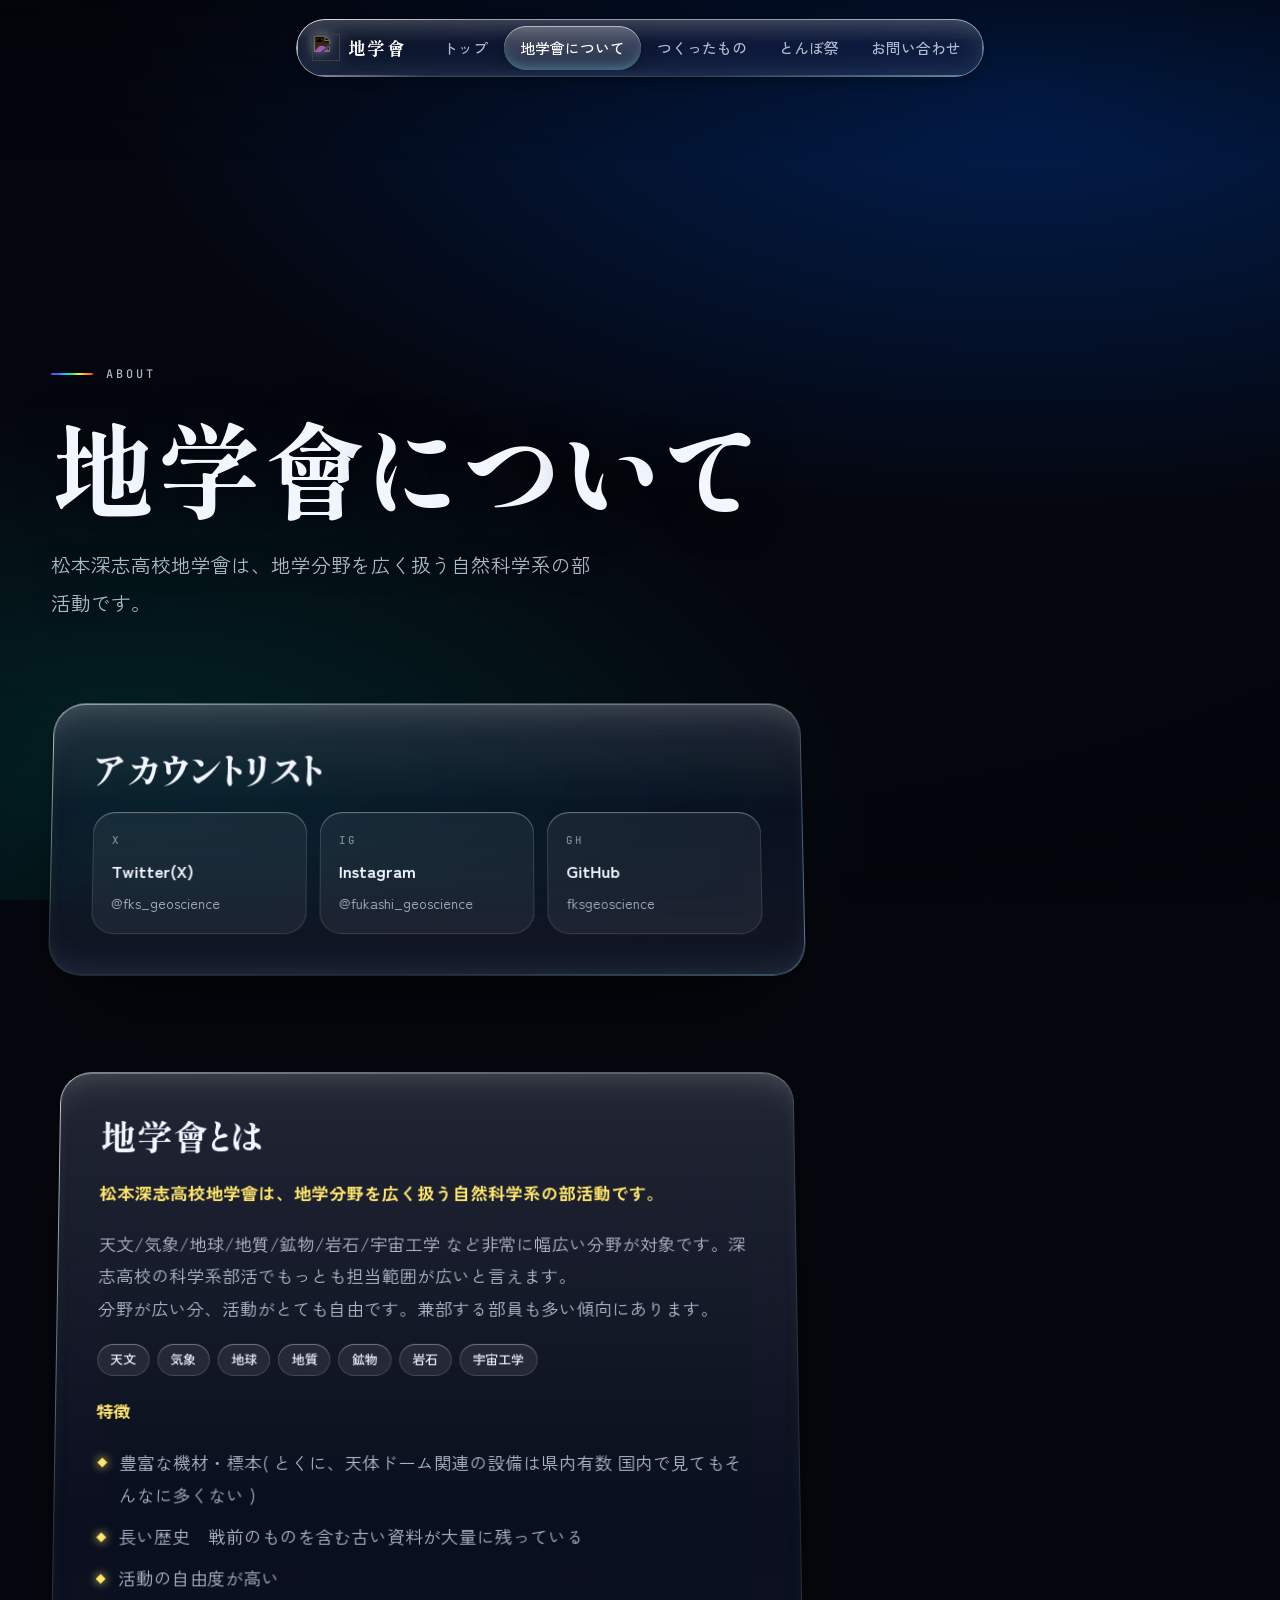
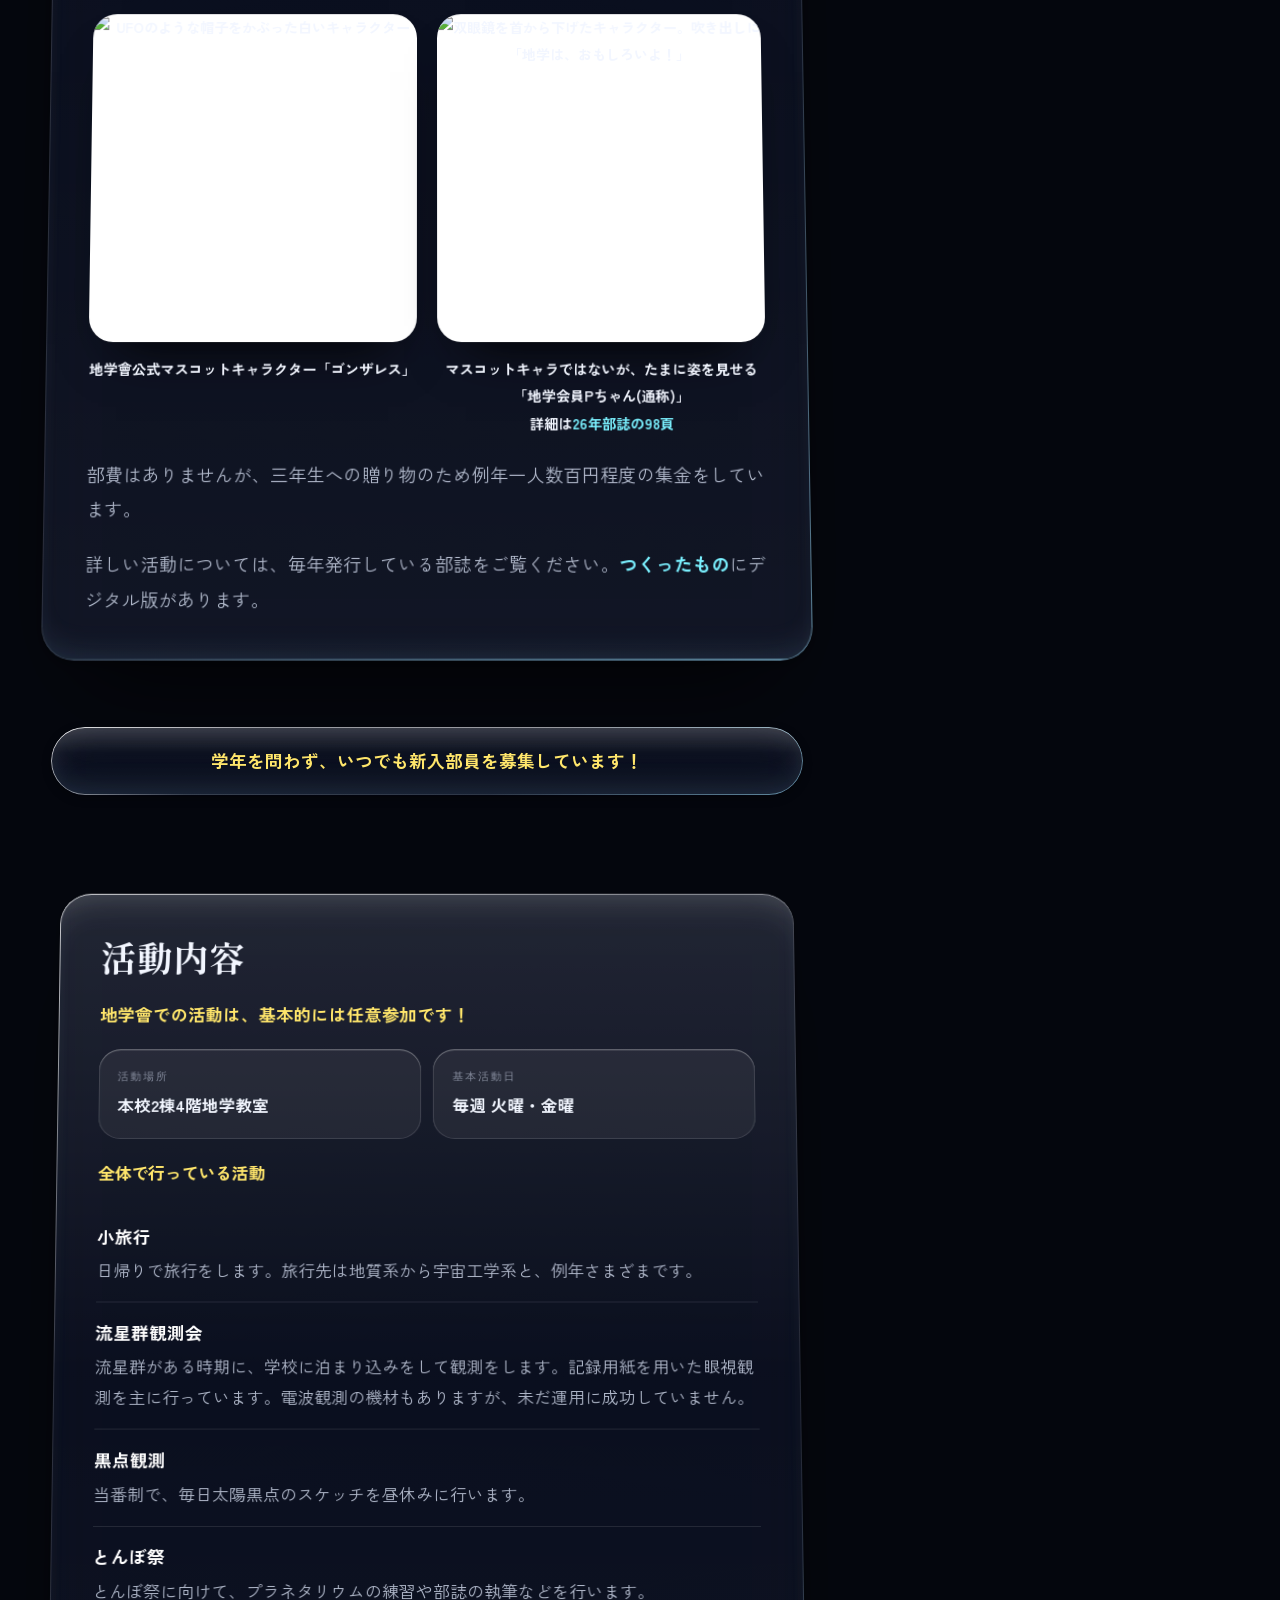
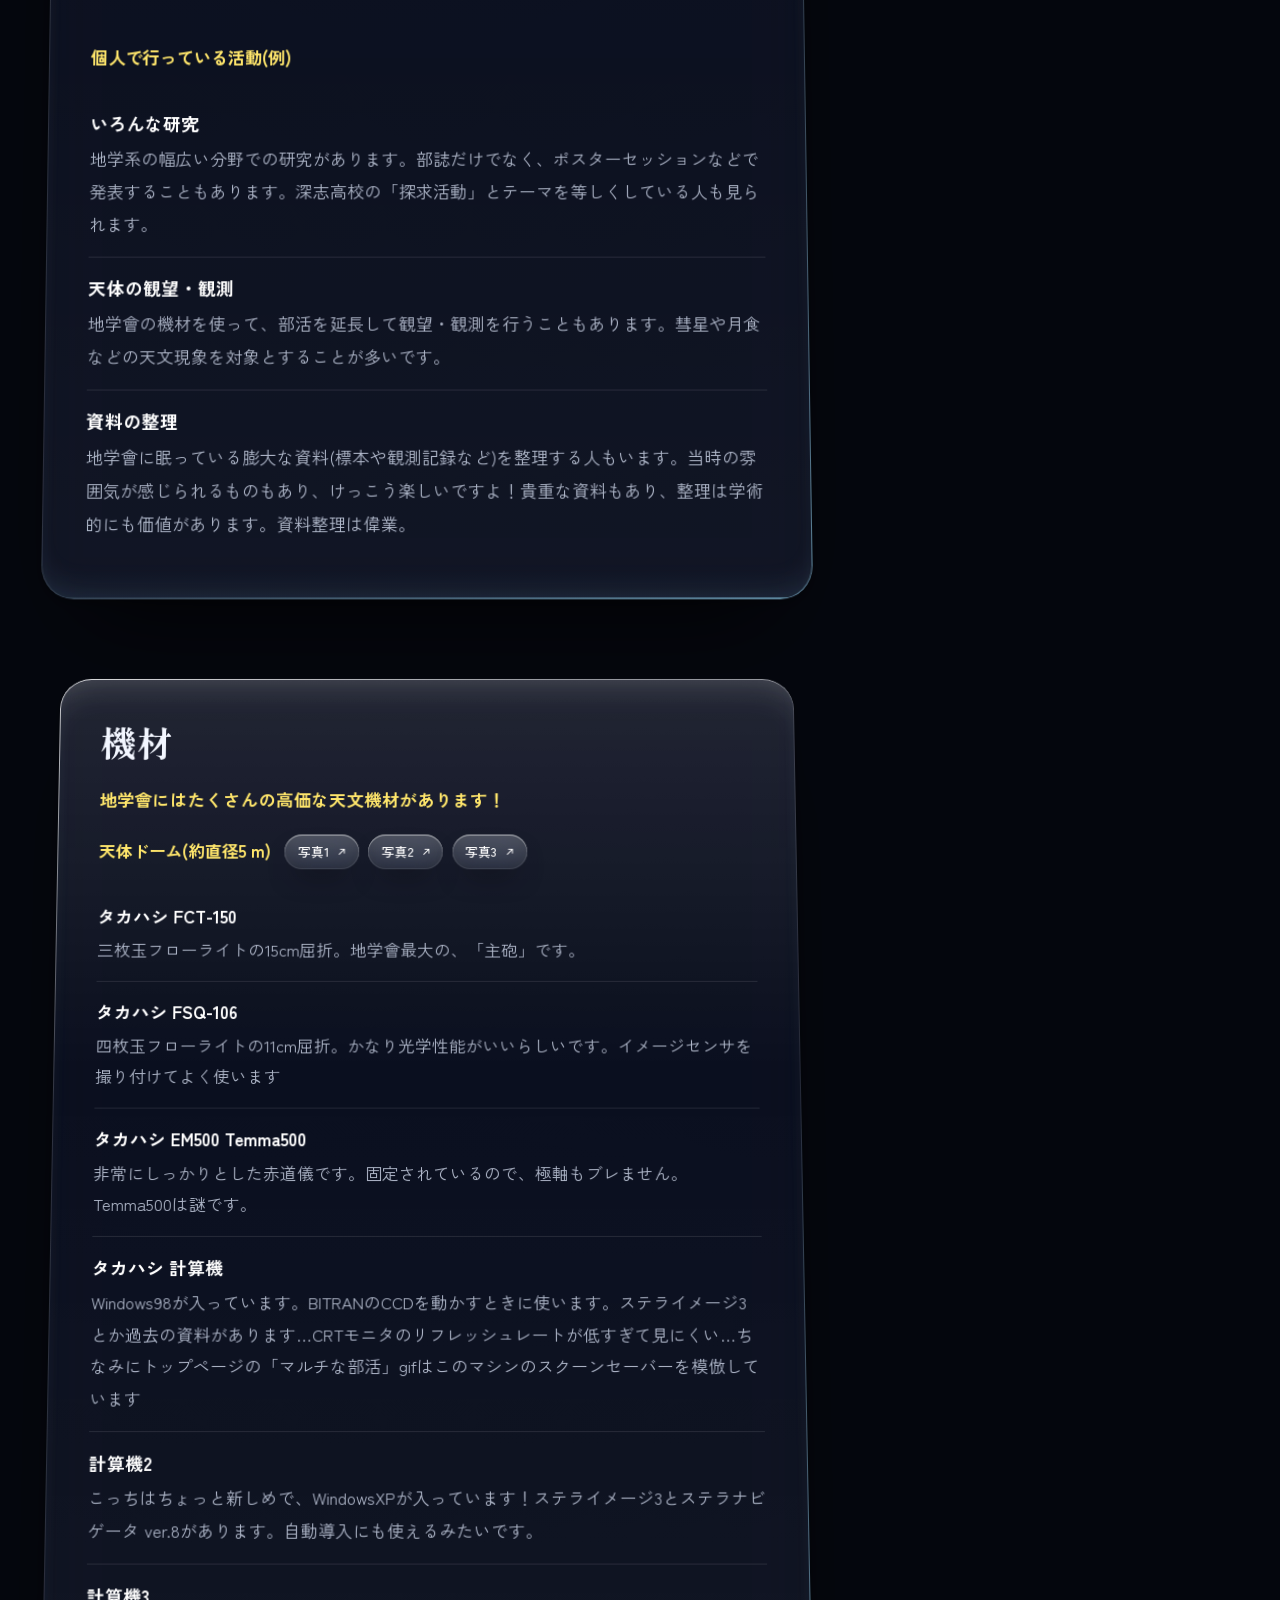
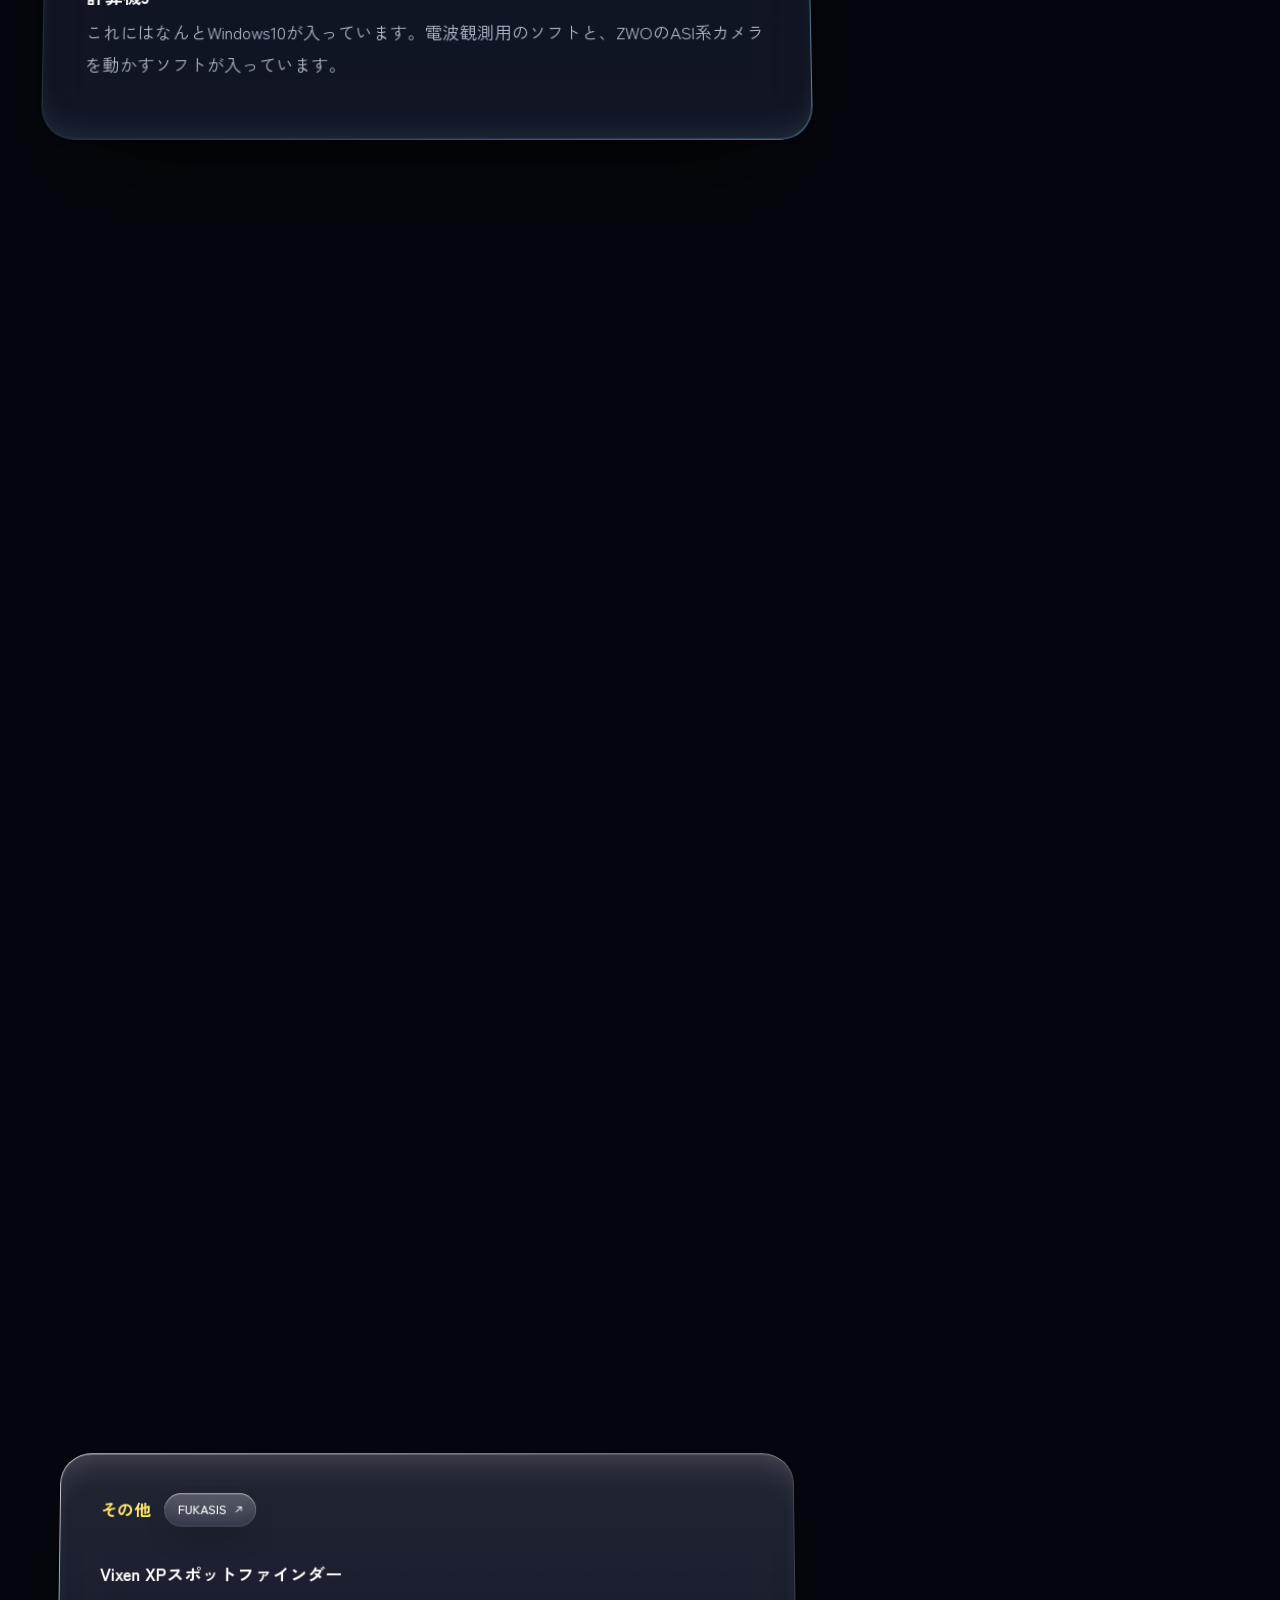
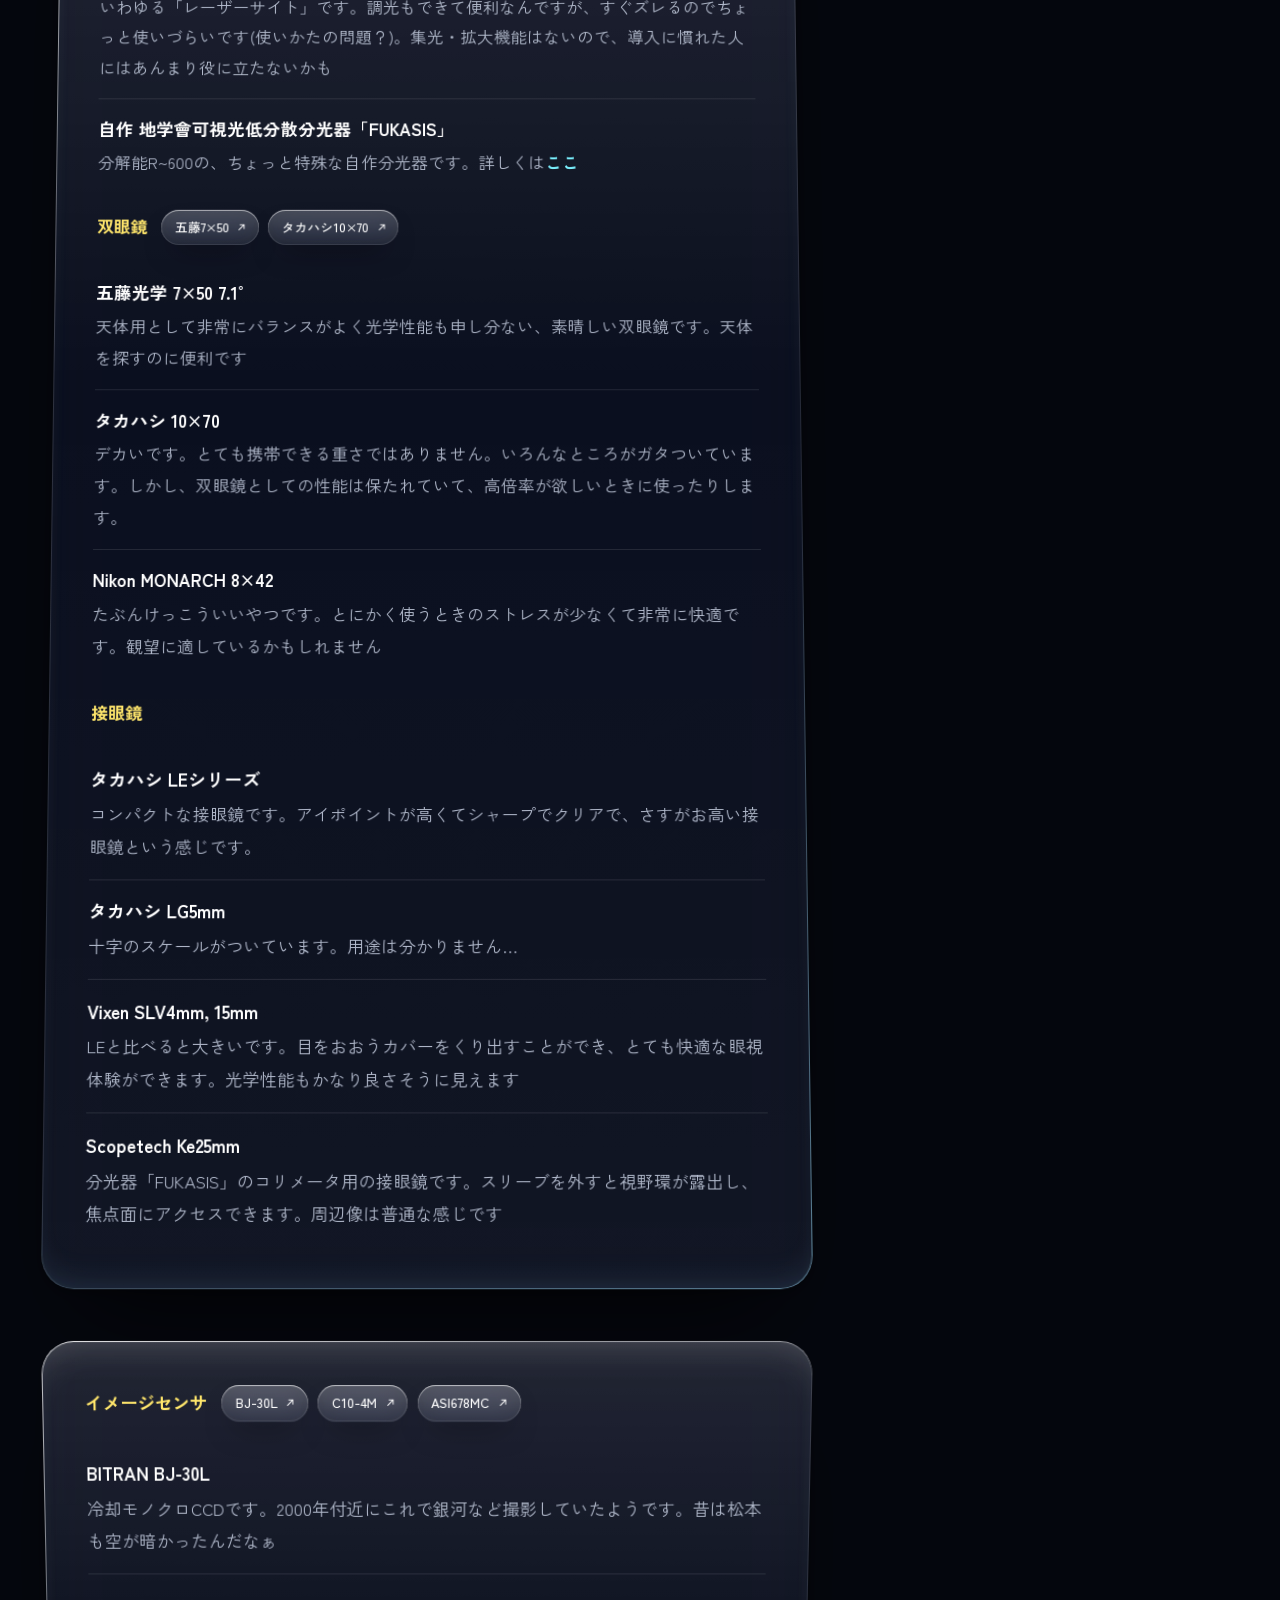
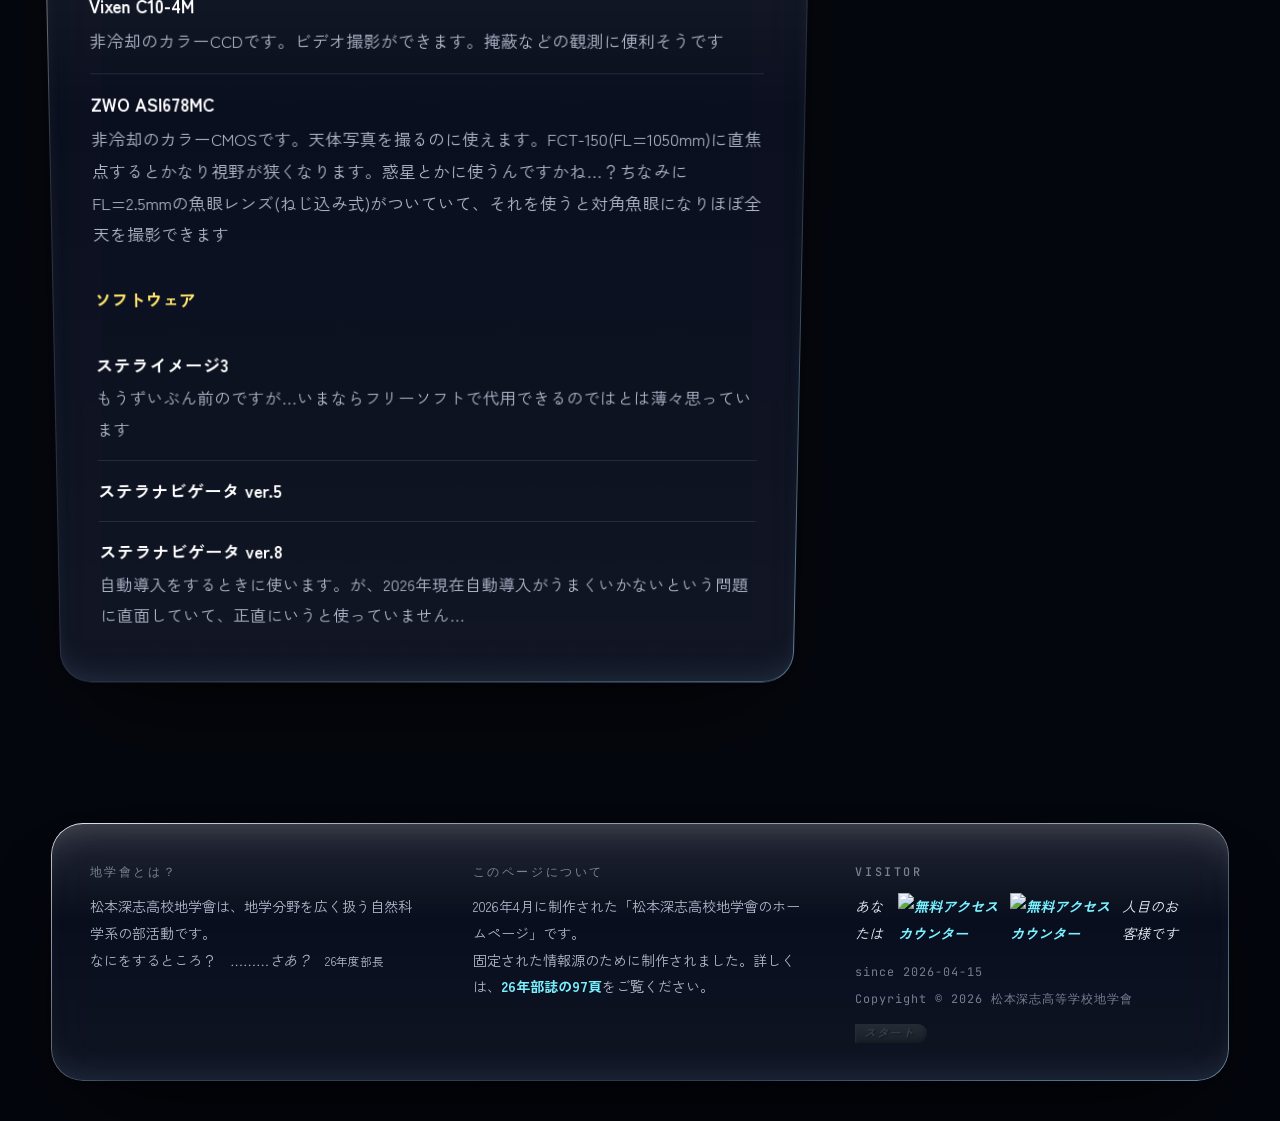
==== commit 8373564c: "3Dモデルを高精細化し、隠しモード「地学會 XP」を追加 3D背景 - 浮島・岩・缶サット・Windows 98機を、平面シェーディングの低ポリゴンから   滑らかな高分割メッシュ＋ピクセル単位の質感" ====
--- a/about.htm
+++ b/about.htm
@@ -11,7 +11,11 @@
     <link rel="preconnect" href="https://fonts.gstatic.com" crossorigin>
     <link href="https://fonts.googleapis.com/css2?family=JetBrains+Mono:wght@400;500&family=Shippori+Mincho+B1:wght@500;700;800&family=Zen+Kaku+Gothic+New:wght@400;500;700;900&display=swap" rel="stylesheet">
     <link rel="stylesheet" href="style.css" type="text/css">
-    <script>document.documentElement.classList.add('js');</script>
+    <script>
+      document.documentElement.classList.add('js');
+      // XPモードから戻ってきたら、まず起動画面を出す（js/site.js が続きを担当）
+      try { if (sessionStorage.getItem('fks-boot')) { sessionStorage.removeItem('fks-boot'); document.documentElement.classList.add('booting'); } } catch (e) {}
+    </script>
     <!-- Google tag (gtag.js) -->
     <script async src="https://www.googletagmanager.com/gtag/js?id=G-NJ1BKL1EBQ"></script>
     <script>
--- a/style.css
+++ b/style.css
@@ -498,6 +498,55 @@
 .lightbox[open]{ animation: pop .5s var(--ease); }
 @keyframes pop{ from{ opacity: 0; scale: .92; translate: 0 2rem; } }
 
+/* ---------- 隠しモードへの入口と、切り替えの演出 ---------- */
+
+.egg{
+    justify-self: start; margin-top: .5rem; padding: .22rem .8rem .26rem .55rem;
+    border: 0; border-radius: 0 999px 999px 0; cursor: pointer;
+    font: italic 700 .72rem/1 var(--font-body); letter-spacing: .04em; color: #fff;
+    background: linear-gradient(#3f9c3f, #5fbe5a 12%, #2f8a2e 70%, #1f611f);
+    box-shadow: inset 1px 1px 2px rgb(255 255 255 / .45), inset -2px -1px 3px rgb(0 0 0 / .35);
+    text-shadow: 1px 1px 1px #153f15;
+    opacity: .16; filter: saturate(.2);
+    transition: opacity .4s, filter .4s, translate .4s var(--ease);
+}
+.egg:hover, .egg:focus-visible{ opacity: 1; filter: none; translate: 0 -2px; }
+.crt img{ cursor: pointer; transition: scale .3s var(--ease); }
+.crt img:hover{ scale: 1.05; }
+
+/* モダン → XP：ブラウン管の電源を切る */
+.crtoff{ position: fixed; inset: 0; z-index: 9999; }
+.crtoff::before, .crtoff::after{
+    content: ""; position: absolute; left: 0; right: 0; height: 50.2%; background: #000;
+    animation: crt-close .4s cubic-bezier(.7, 0, .9, .5) both;
+}
+.crtoff::before{ top: 0; transform-origin: 50% 0; }
+.crtoff::after{ bottom: 0; transform-origin: 50% 100%; }
+.crtoff i{
+    position: absolute; left: 0; right: 0; top: 50%; height: 2px; margin-top: -1px;
+    background: #fff; box-shadow: 0 0 20px 5px #fff; opacity: 0;
+    animation: crt-line .45s .32s both;
+}
+@keyframes crt-close{ from{ transform: scaleY(0); } to{ transform: scaleY(1); } }
+@keyframes crt-line{ 0%{ opacity: 1; transform: scaleX(1); } 100%{ opacity: 0; transform: scaleX(0); } }
+
+/* XP → モダン：起動画面 */
+html.booting::before{ content: ""; position: fixed; inset: 0; z-index: 9998; background: #000; }
+.mboot{
+    position: fixed; inset: 0; z-index: 9999;
+    display: grid; place-items: center;
+    background: #000; color: #fff;
+}
+.mboot__inner{ display: grid; justify-items: center; gap: 2.6rem; }
+.mboot__logo{ width: 4.5rem; height: 4.5rem; filter: invert(1); opacity: 0; animation: mboot-logo .9s .15s var(--ease) forwards; }
+.mboot__bar{ width: 11rem; height: 4px; border-radius: 4px; background: rgb(255 255 255 / .2); overflow: hidden; opacity: 0; animation: mboot-logo .5s .5s forwards; }
+.mboot__bar i{ display: block; height: 100%; border-radius: inherit; background: #fff; transform-origin: 0 50%; transform: scaleX(0); animation: mboot-fill 1.6s .6s cubic-bezier(.3, .1, .2, 1) forwards; }
+.mboot.is-done{ animation: mboot-out 1s var(--ease) forwards; }
+@keyframes mboot-logo{ from{ opacity: 0; scale: .9; } to{ opacity: 1; scale: 1; } }
+@keyframes mboot-fill{ 0%{ transform: scaleX(0); } 30%{ transform: scaleX(.34); } 55%{ transform: scaleX(.42); } 100%{ transform: scaleX(1); } }
+@keyframes mboot-out{ to{ opacity: 0; scale: 1.3; filter: blur(20px); visibility: hidden; } }
+.mbooting .hero h1 .char{ animation-play-state: paused; }
+
 /* ---------- 画面幅 ---------- */
 
 @media (max-width: 860px){
@@ -517,4 +566,5 @@
     .js .hero h1 .char{ animation: none; opacity: 1; translate: none; rotate: none; filter: none; }
     [data-tilt]{ transform: none; }
     .hero__scroll::before{ animation: none; }
-}
+    .crtoff::before, .crtoff::after, .crtoff i, .mboot__logo, .mboot__bar, .mboot__bar i{ animation-duration: .01s; animation-delay: 0s; }
+}
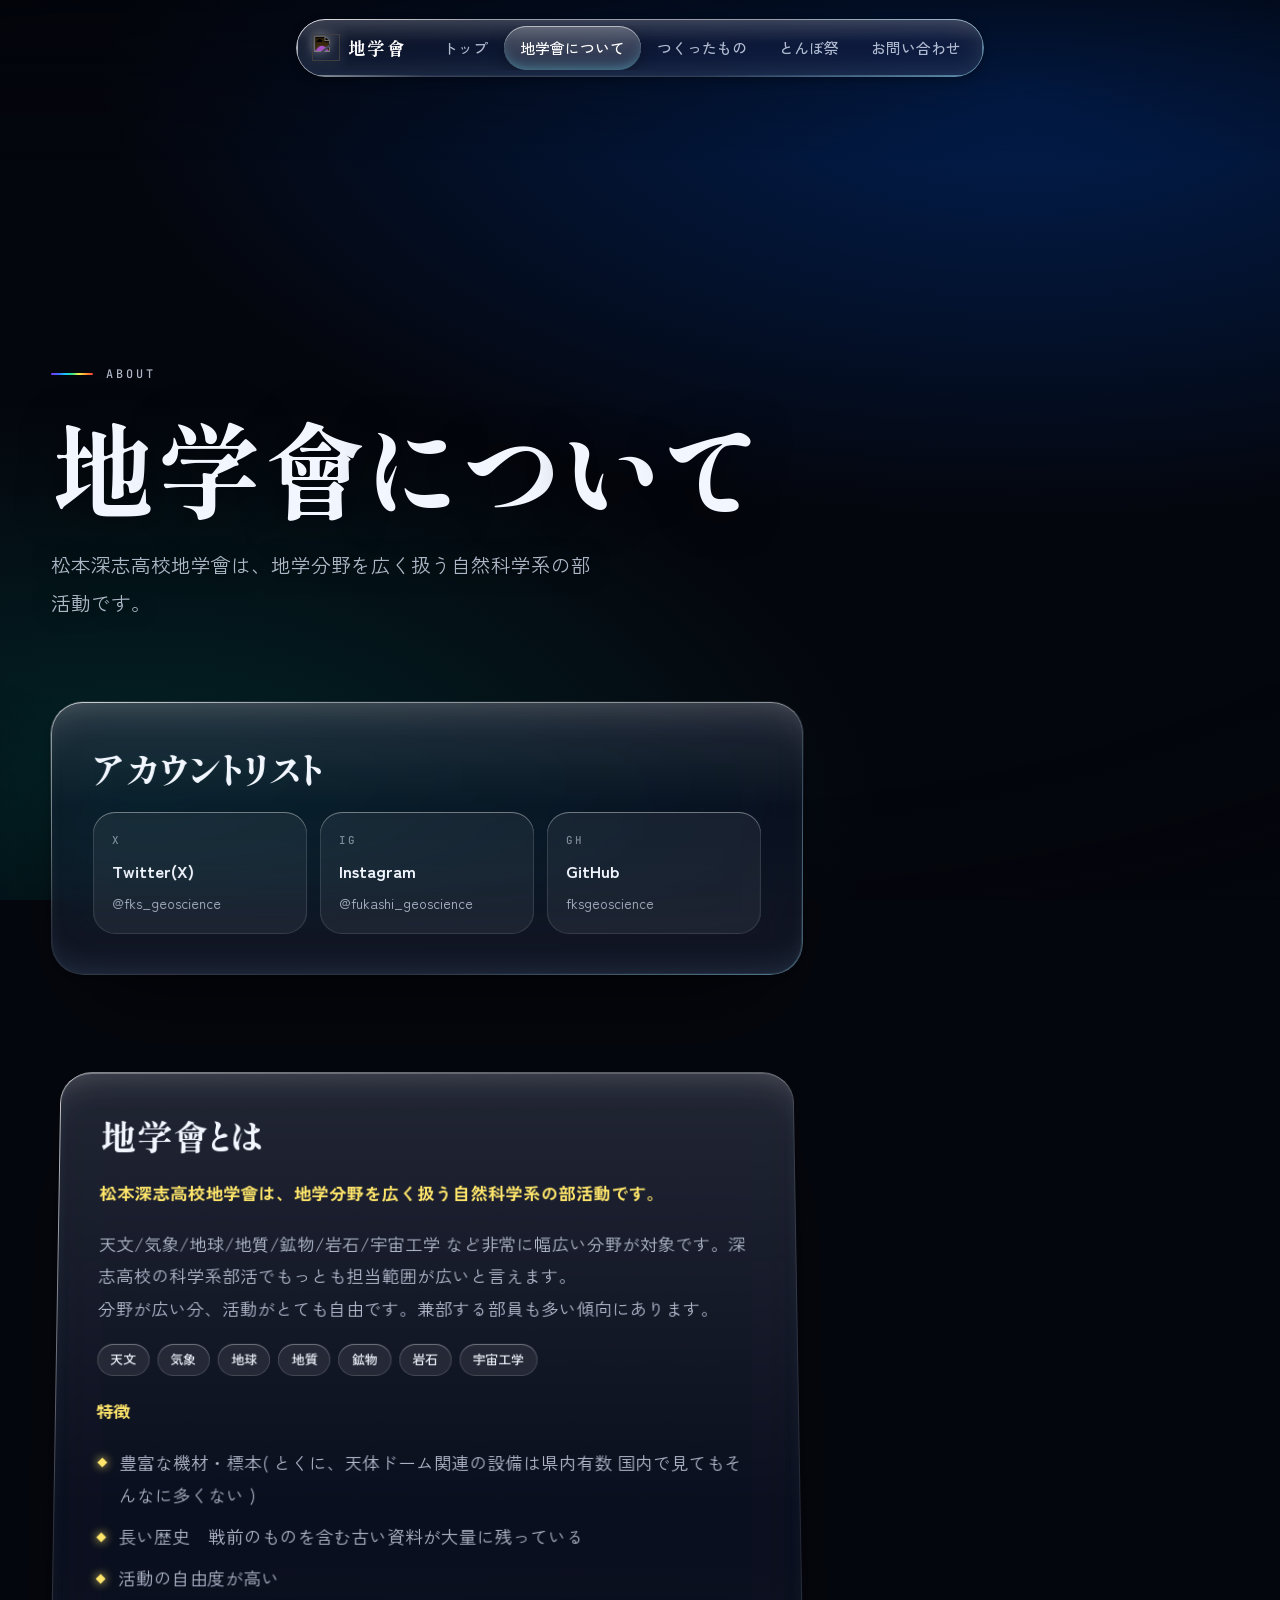
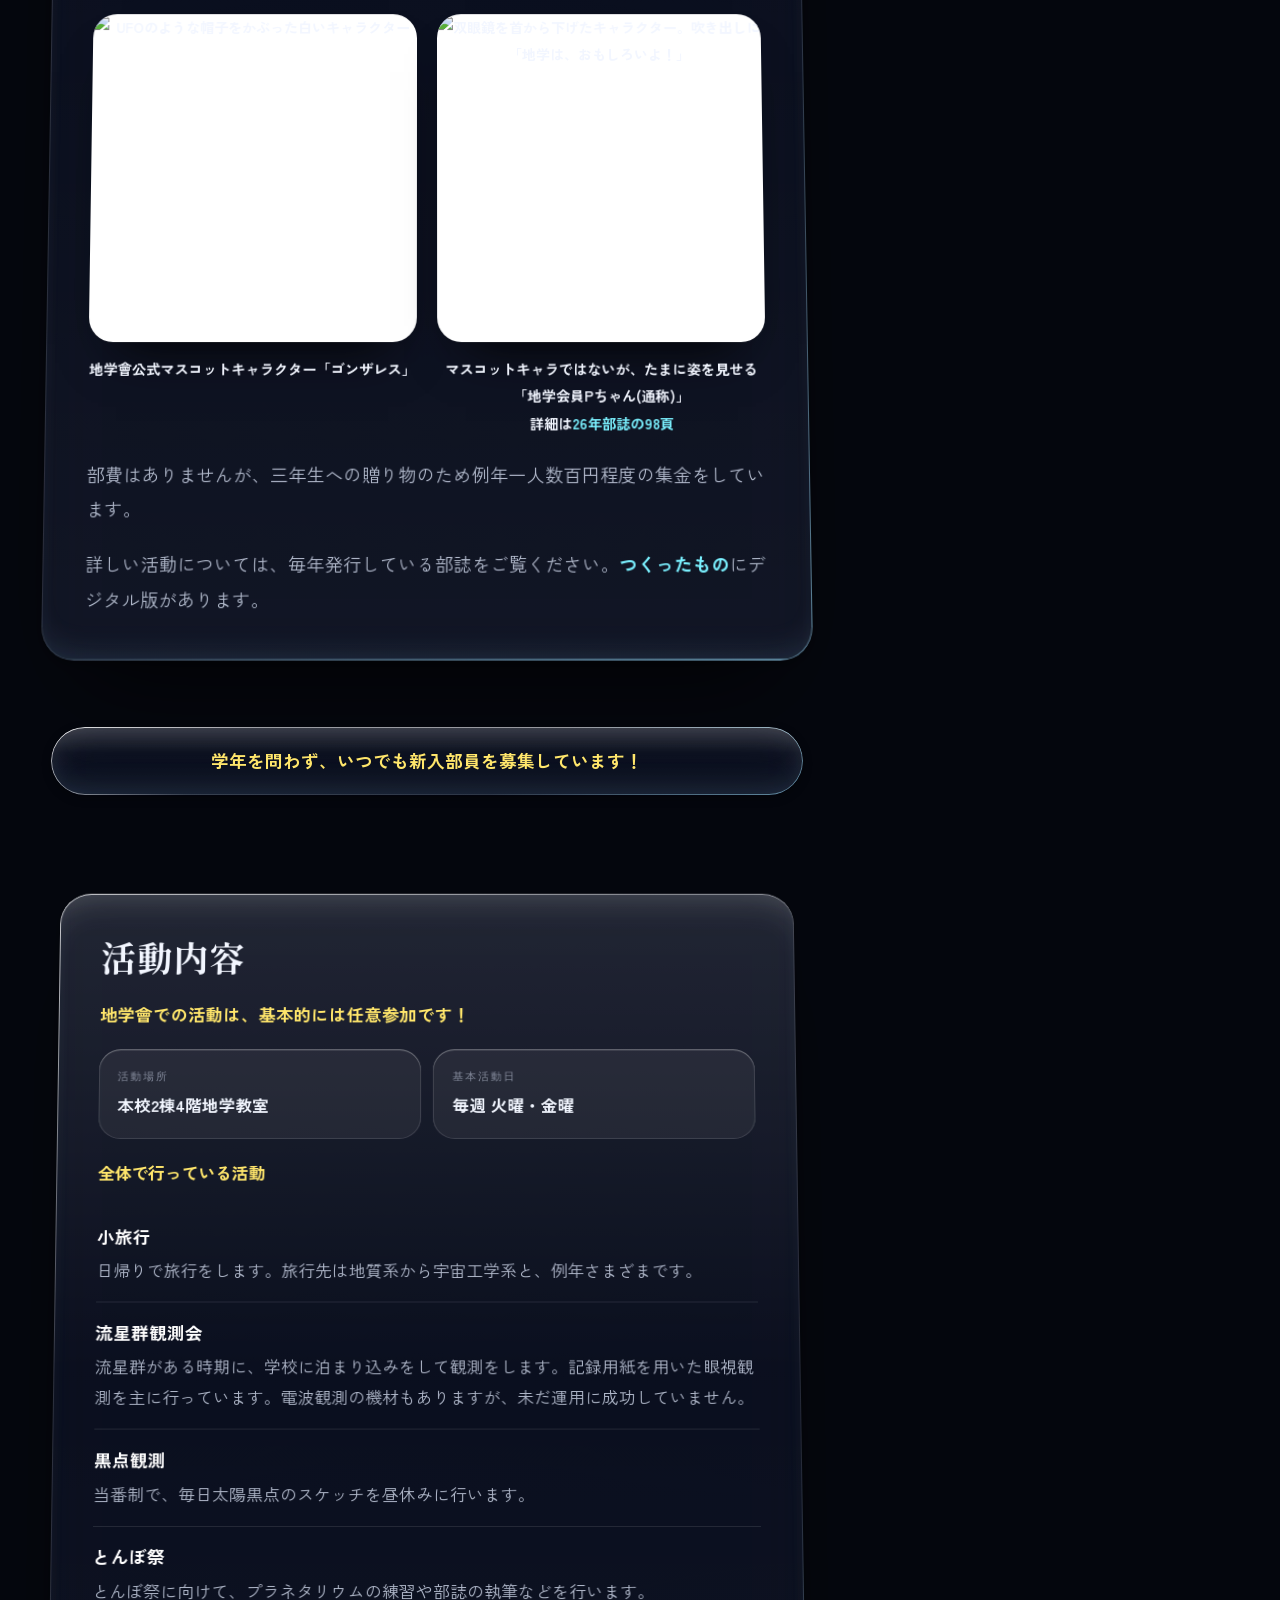
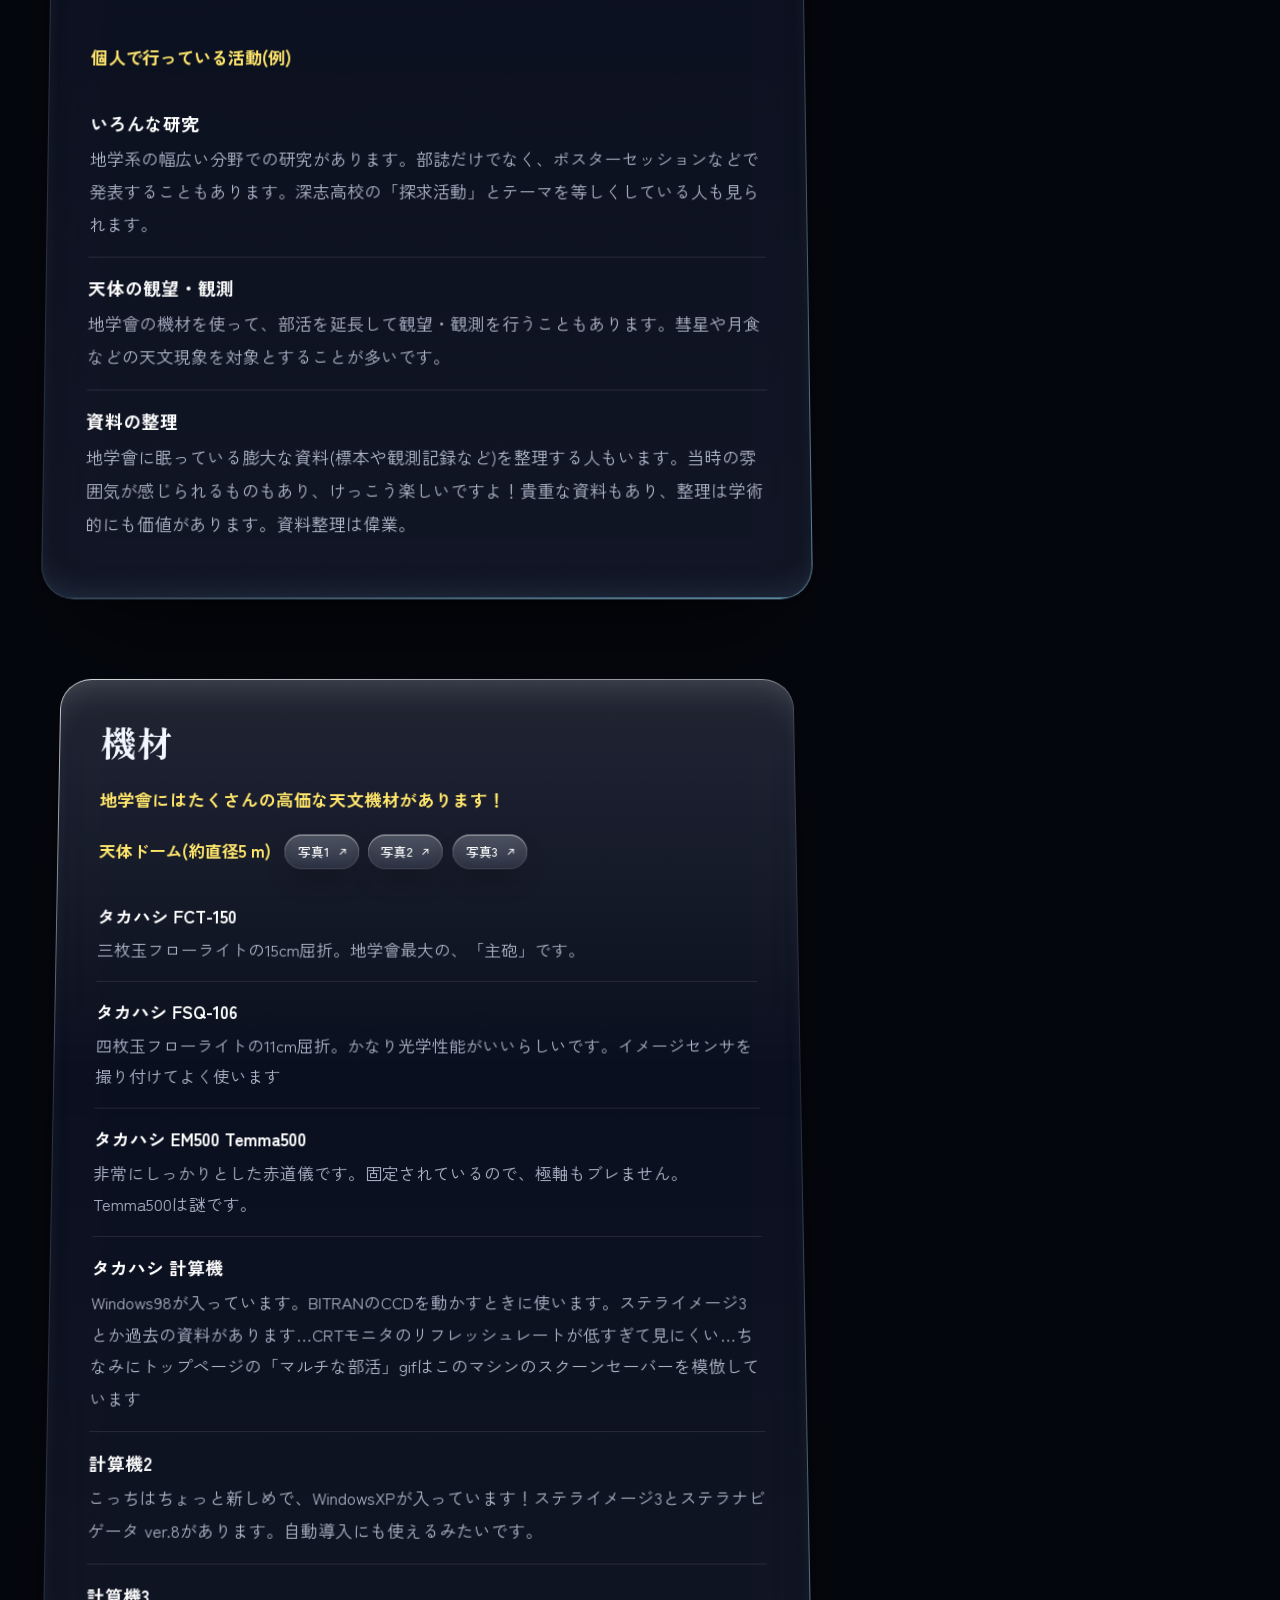
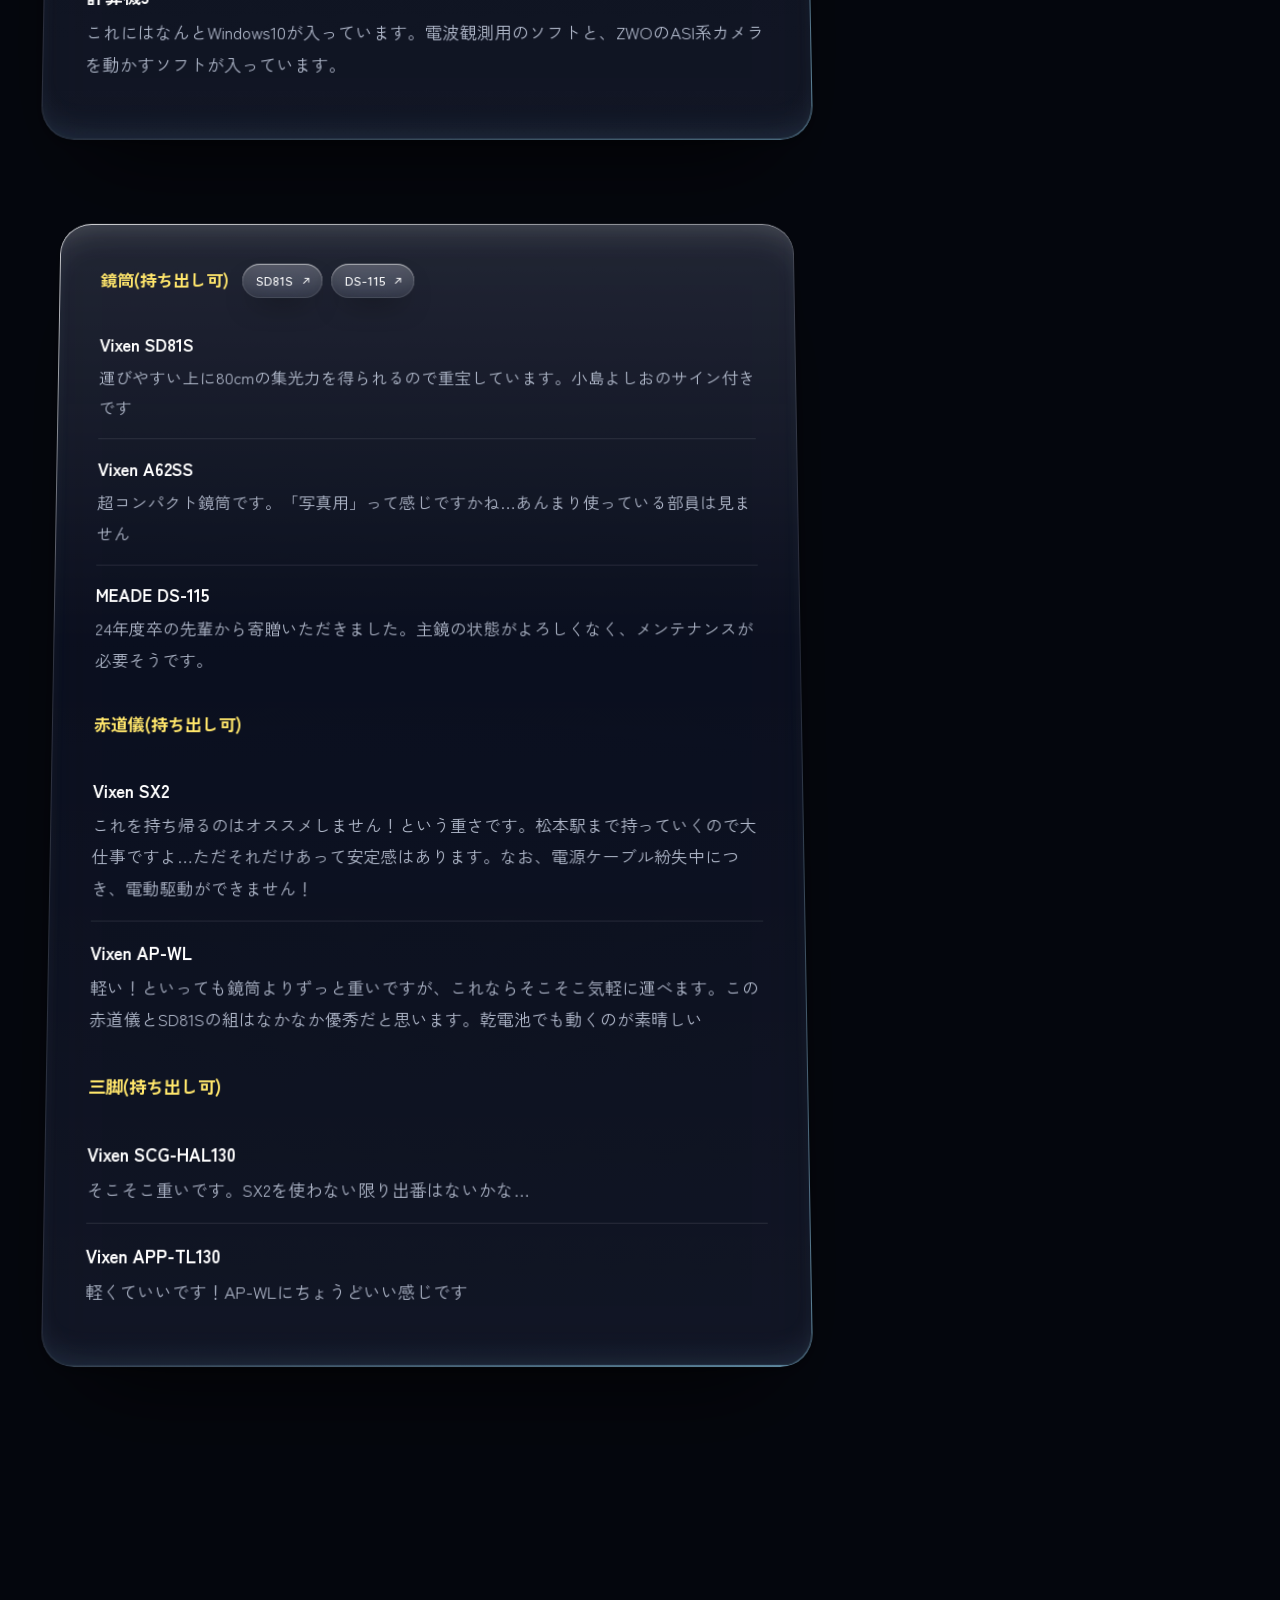
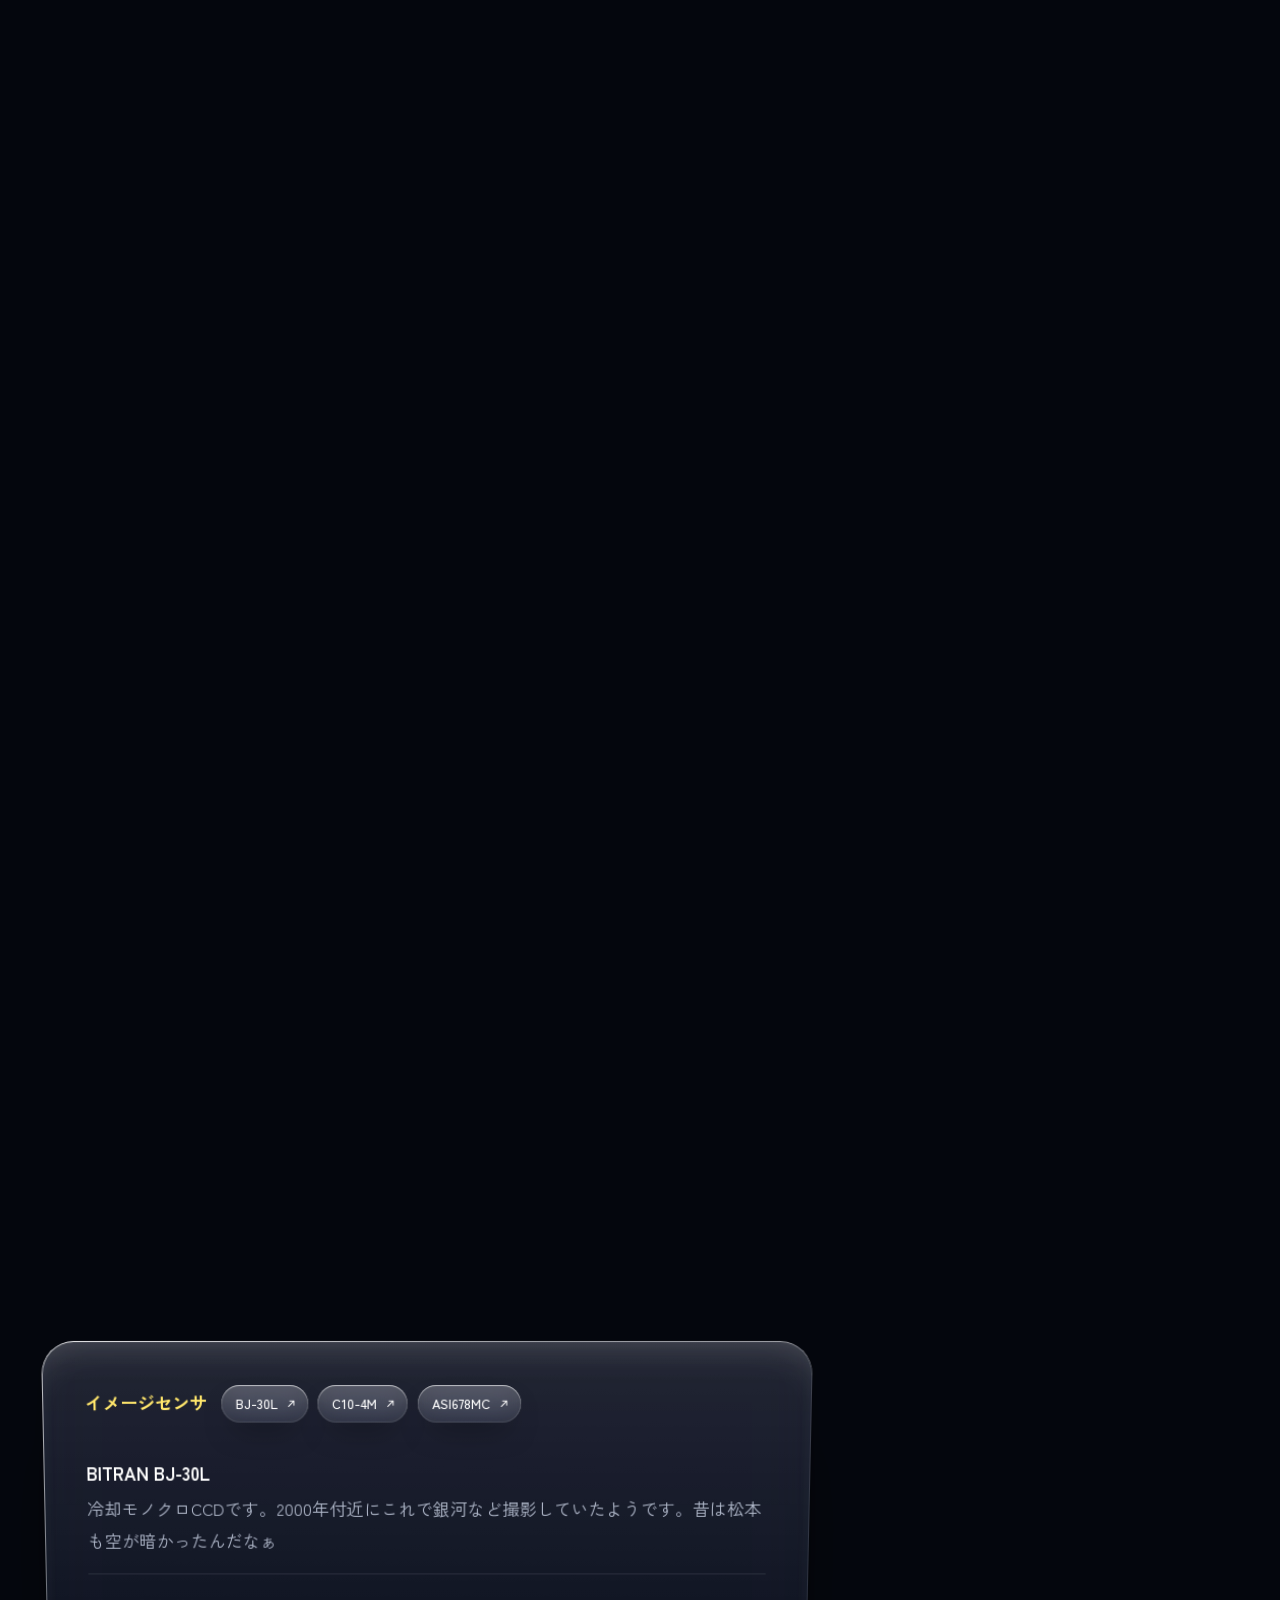
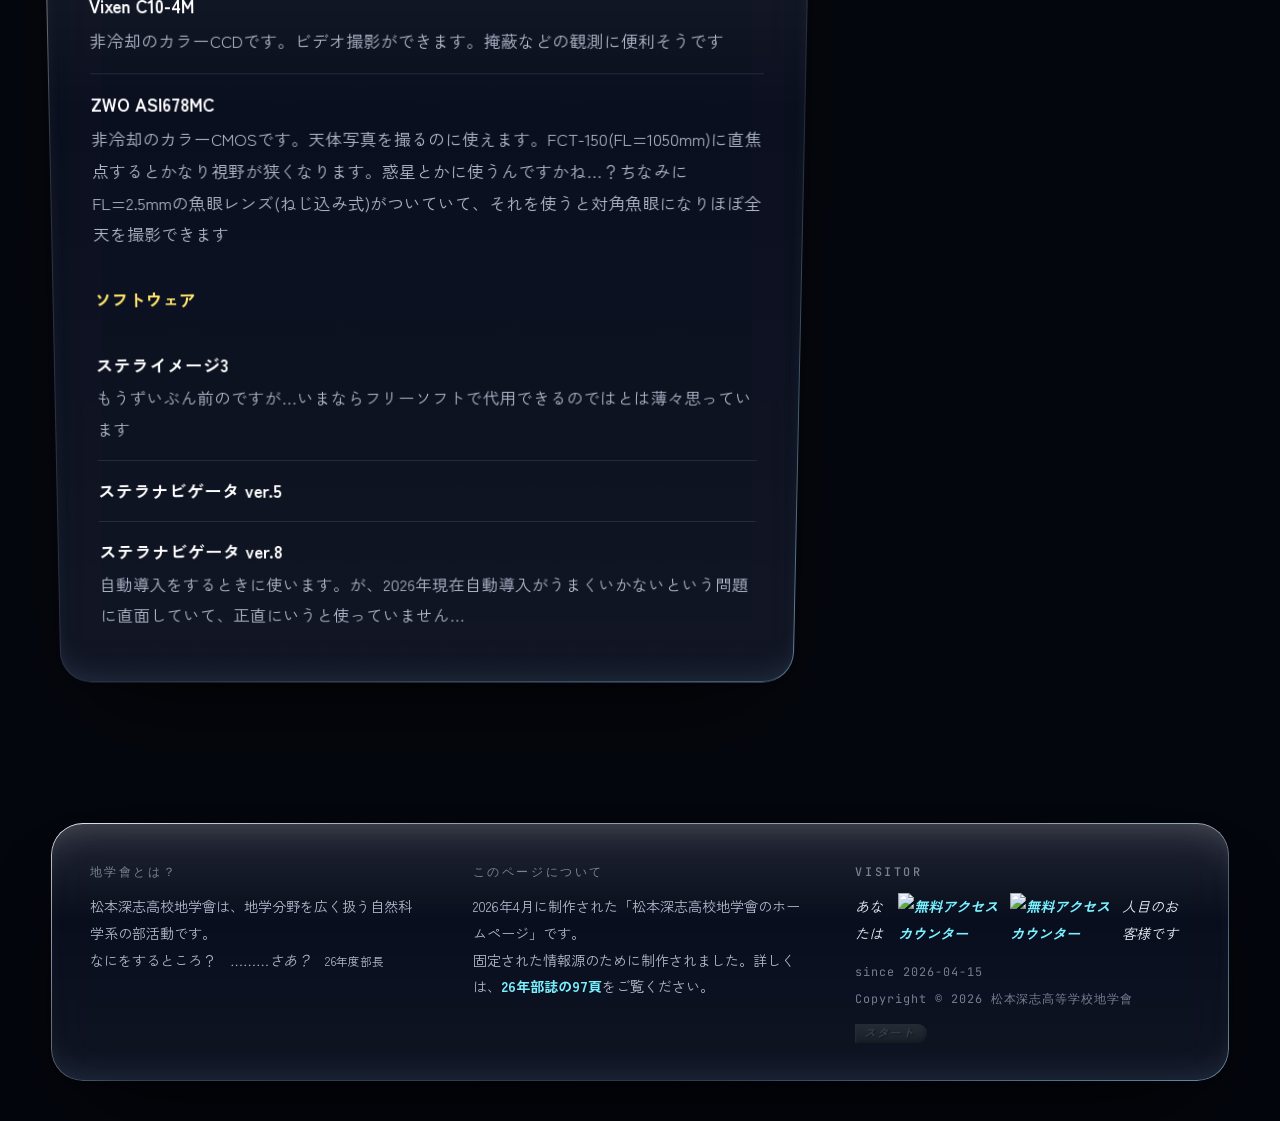
==== commit 0ad0bdf8: "スマホでスクロール位置が飛ぶ不具合を修正 iPhone の Firefox では、ツールバーが出入りするたびに表示領域の高さ（vh）が 変わる。各節の高さと余白を vh で決めていたため、そのたびに全" ====
--- a/about.htm
+++ b/about.htm
@@ -13,6 +13,8 @@
     <link rel="stylesheet" href="style.css" type="text/css">
     <script>
       document.documentElement.classList.add('js');
+      // スマホではツールバーの出し入れで画面の高さが変わる。余白がそれに引きずられないよう、最初の高さを覚えておく
+      document.documentElement.style.setProperty('--vh', window.innerHeight * 0.01 + 'px');
       // XPモードから戻ってきたら、まず起動画面を出す（js/site.js が続きを担当）
       try { if (sessionStorage.getItem('fks-boot')) { sessionStorage.removeItem('fks-boot'); document.documentElement.classList.add('booting'); } } catch (e) {}
     </script>
--- a/style.css
+++ b/style.css
@@ -24,6 +24,9 @@
     --spectrum: linear-gradient(90deg, #7a3cff, #3d6bff 18%, #19c8ff 34%, #2fe38a 50%, #f4ef4a 66%, #ff9d2e 82%, #ff3d3d);
 
     --r: 32px;
+    /* 画面高さの1%。スマホのブラウザはツールバーの出し入れで高さが変わるので、
+       読み込み時の値をスクリプトで固定して使う（未設定なら 1vh） */
+    --vh: 1vh;
     --pad: clamp(1.1rem, 4vw, 4.5rem);
     --ease: cubic-bezier(.2, .8, .2, 1);
 }
@@ -290,12 +293,12 @@
 /* ---------- ヒーロー ---------- */
 
 .hero{
-    min-height: 100vh; min-height: 100svh;
+    min-height: calc(var(--vh) * 100);
     display: grid; align-content: end;
-    padding: 8rem var(--pad) clamp(3rem, 9vh, 6rem);
+    padding: 8rem var(--pad) clamp(3rem, calc(var(--vh) * 9), 6rem);
     gap: 1.6rem;
 }
-.hero--sub{ min-height: 78vh; min-height: 78svh; }
+.hero--sub{ min-height: calc(var(--vh) * 78); }
 .hero h1{ font-size: clamp(3.6rem, 15vw, 12rem); }
 .hero--sub h1{ font-size: clamp(2.6rem, 8.5vw, 6.5rem); }
 .hero h1 small{
@@ -326,9 +329,9 @@
 /* ---------- トップ：分野ツアー ---------- */
 
 .stage{
-    min-height: 125vh;
+    min-height: calc(var(--vh) * 125);
     display: grid; align-items: center;
-    padding: 12vh var(--pad);
+    padding: calc(var(--vh) * 12) var(--pad);
 }
 .stage > *{ width: min(100%, 31rem); }
 .stage--right > *{ justify-self: end; }
@@ -384,10 +387,10 @@
 /* ---------- 下層ページ ---------- */
 
 .column{
-    display: grid; gap: clamp(2rem, 9vh, 6rem);
+    display: grid; gap: clamp(2rem, calc(var(--vh) * 9), 6rem);
     width: min(100% - var(--pad) * 2, 47rem);
     margin-inline: var(--pad) auto;
-    padding-bottom: 14vh;
+    padding-bottom: calc(var(--vh) * 14);
 }
 .window{ padding: clamp(1.4rem, 3.4vw, 2.6rem); display: grid; gap: 1.2rem; scroll-margin-top: 6.5rem; }
 .window > h2{
@@ -553,7 +556,7 @@
     .nav__brand span{ display: none; }
     .nav__brand{ padding: .35rem .5rem; }
     .nav__links a{ padding: .5rem .75rem; font-size: .85rem; }
-    .stage{ min-height: 115vh; align-items: end; }
+    .stage{ min-height: calc(var(--vh) * 115); align-items: end; }
     .stage > *, .stage--right > *{ justify-self: center; }
     .column{ margin-inline: auto; }
     .log li{ grid-template-columns: 1fr; gap: 0; }
